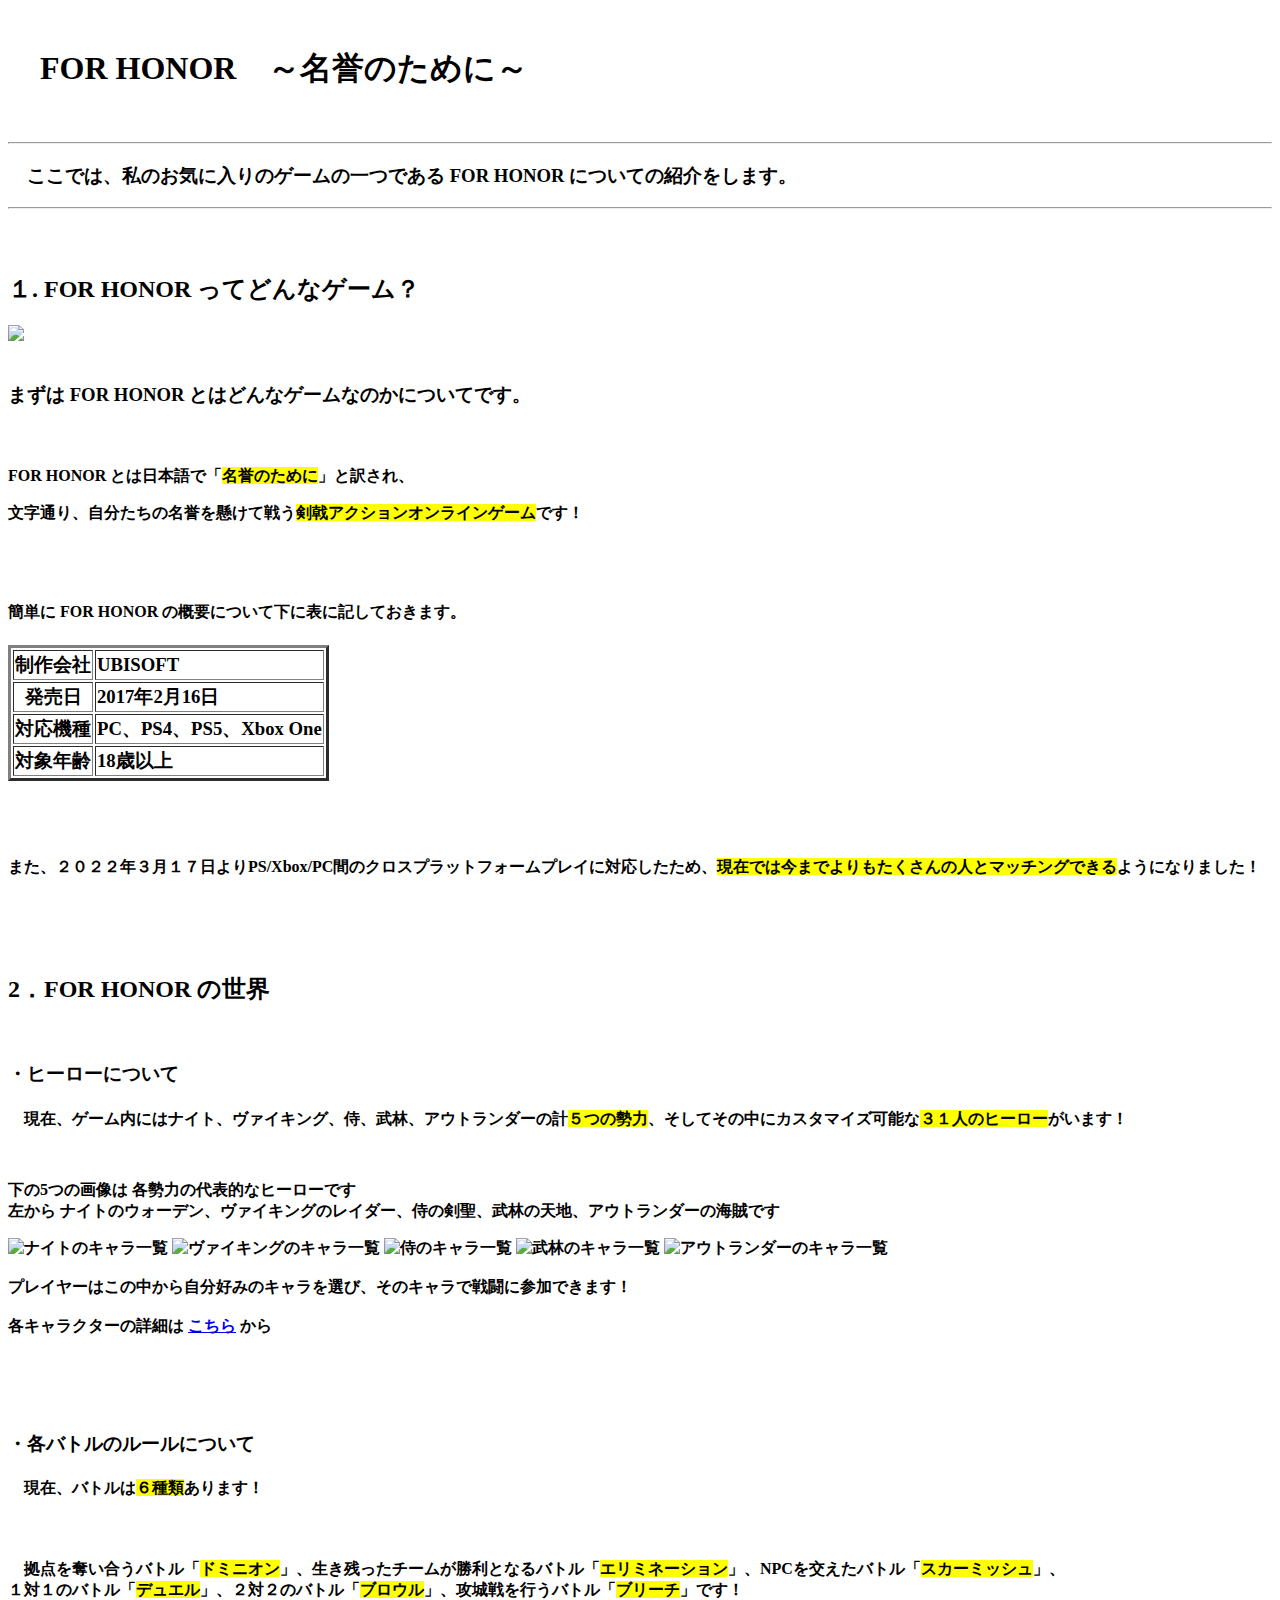
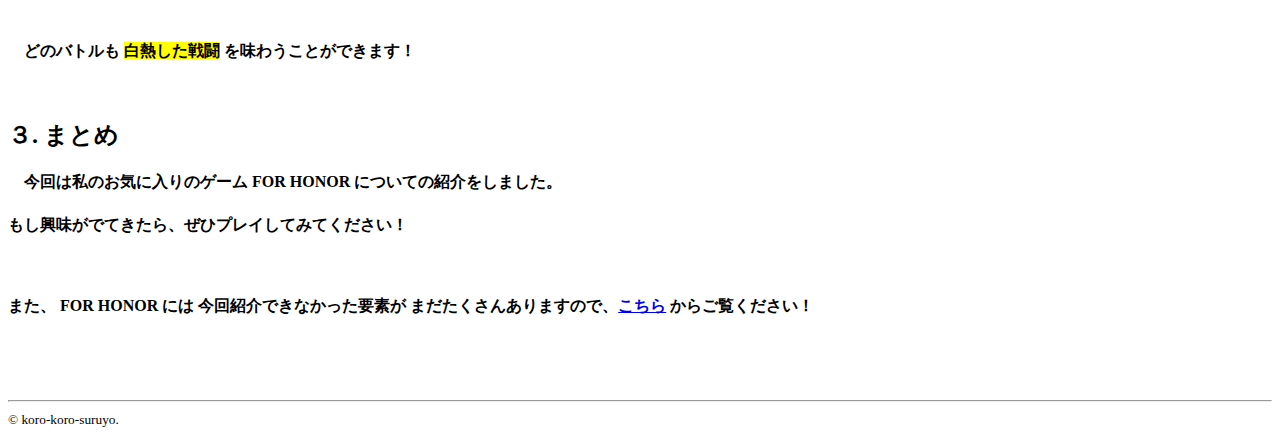
==== index.html @ 6cbbc423 "Create index.html" ====
<!DOCTYPE html>
<html lang="ja">
<head>
    <meta charset="UTF-8">
    <title>FOR HONOR 紹介サイト</title>
    <br><h1>　FOR HONOR　～名誉のために～</h1>
</head>
<body>
    　<hr><h3>　ここでは、私のお気に入りのゲームの一つである FOR HONOR についての紹介をします。</h3>
    <hr><br>
    <br><h2>１. FOR HONOR ってどんなゲーム？</h2>
    <p><img src="https://gamelovebirds-minatomo.link/wp-content/uploads/4500/08/For-Honor_20190226003005-700x394.jpg"</p>
    <br><br><p><h3> まずは FOR HONOR とはどんなゲームなのかについてです。</h3></p>

    <br><p><h4>FOR HONOR とは日本語で「<mark>名誉のために</mark>」と訳され、</p>
        文字通り、自分たちの名誉を懸けて戦う<mark>剣戟アクションオンラインゲーム</mark>です！</h4>

 
    <br><br><p><h4>簡単に FOR HONOR の概要について下に表に記しておきます。</h4></p>
    <h3><table border="3">
        <tr>
            <th>制作会社</th>
            <td>UBISOFT</td>
        </tr>
        <tr>
            <th>発売日</th>
            <td>2017年2月16日</td>
        </tr>
        <tr>
            <th>対応機種</th>
            <td>PC、PS4、PS5、Xbox One</td>
        </tr>
        <tr>
            <th>対象年齢</th>
            <td>18歳以上</td>
        </tr>
    </table></h3>
    <br><br><p><h4>また、２０２２年３月１７日よりPS/Xbox/PC間のクロスプラットフォームプレイに対応したため、<mark>現在では今までよりもたくさんの人とマッチングできる</mark>ようになりました！</h4></p>
    <br><br><br><h2>2．FOR HONOR の世界</h2>
      <br><h3>・ヒーローについて</h3>
        <p><h4>　現在、ゲーム内にはナイト、ヴァイキング、侍、武林、アウトランダーの計<mark>５つの勢力</mark>、そしてその中にカスタマイズ可能な<mark>３１人のヒーロー</mark>がいます！</p>
          <br><p>下の5つの画像は 各勢力の代表的なヒーローです
          <br>左から ナイトのウォーデン、ヴァイキングのレイダー、侍の剣聖、武林の天地、アウトランダーの海賊です
            <p><img src="https://staticctf.akamaized.net/J3yJr34U2pZ2Ieem48Dwy9uqj5PNUQTn/1RCRVBFQyi4UnDsFZnki25/f1f3865a418023e344bdbfd1913c8689/FH_Knight_Warden_2021.jpg" alt="ナイトのキャラ一覧" width="230px">
            <img src="https://staticctf.akamaized.net/J3yJr34U2pZ2Ieem48Dwy9uqj5PNUQTn/4pi8EsqBjxH1FXFzzjq0uH/5ba9a8583fd7397d4a72d27bbbc89eb5/FH_Viking_Raider_2021.jpg" alt="ヴァイキングのキャラ一覧" width="230px">
            <img src="https://staticctf.akamaized.net/J3yJr34U2pZ2Ieem48Dwy9uqj5PNUQTn/7aFKMeUIPN3MXya9MqkQeL/2b9192c0c220a2a62aa406e2fefc1ae8/FH_Samurai_Kensei_2021.jpg" alt="侍のキャラ一覧" width="230px">
            <img src="https://staticctf.akamaized.net/J3yJr34U2pZ2Ieem48Dwy9uqj5PNUQTn/4cZn4L4RFxMwvsQB5xVlOI/1ca0d3dc481ed7709e579ba90d4b7bf6/FH_WuLin_Tiandi-F_2021.jpg" alt="武林のキャラ一覧" width="230px">
            <img src="https://staticctf.akamaized.net/J3yJr34U2pZ2Ieem48Dwy9uqj5PNUQTn/1vSWdTHqYyaYXmKju0KaZn/37930fe7d4d7a76b91624a94b1def38b/Hero_Pirate_750x770.jpg" alt="アウトランダーのキャラ一覧" width="230px">
            <br><br>プレイヤーはこの中から自分好みのキャラを選び、そのキャラで戦闘に参加できます！
            <br><br>各キャラクターの詳細は <a href="https://www.ubisoft.com/ja-jp/game/for-honor/heroes">こちら</a> から</h4>
      <br><br><br><h3>・各バトルのルールについて</h3>
        <p><h4>　現在、バトルは<mark>６種類</mark>あります！</h4></p>
          <br><p><h4>　拠点を奪い合うバトル「<mark>ドミニオン</mark>」、生き残ったチームが勝利となるバトル「<mark>エリミネーション</mark>」、NPCを交えたバトル「<mark>スカーミッシュ</mark>」、
          <br>１対１のバトル「<mark>デュエル</mark>」、２対２のバトル「<mark>ブロウル</mark>」、攻城戦を行うバトル「<mark>ブリーチ</mark>」です！<h4></p>
          <br>　どのバトルも <mark>白熱した戦闘</mark> を味わうことができます！
    <br><br><br><h2>３. まとめ</h2>
        <p><h4>　今回は私のお気に入りのゲーム FOR HONOR についての紹介をしました。</h4></p>
        <P><h4>もし興味がでてきたら、ぜひプレイしてみてください！</h4></P>
        <br><p><h4>また、 FOR HONOR には 今回紹介できなかった要素が まだたくさんありますので、<a href="https://ja.wikipedia.org/wiki/%E3%83%95%E3%82%A9%E3%83%BC%E3%82%AA%E3%83%8A%E3%83%BC">こちら</a> からご覧ください！</h4></p>
    <br><br><br><hr>
    <footer>
      <small>&copy; koro-koro-suruyo.</small>
    </footer>  
</body>
</html>
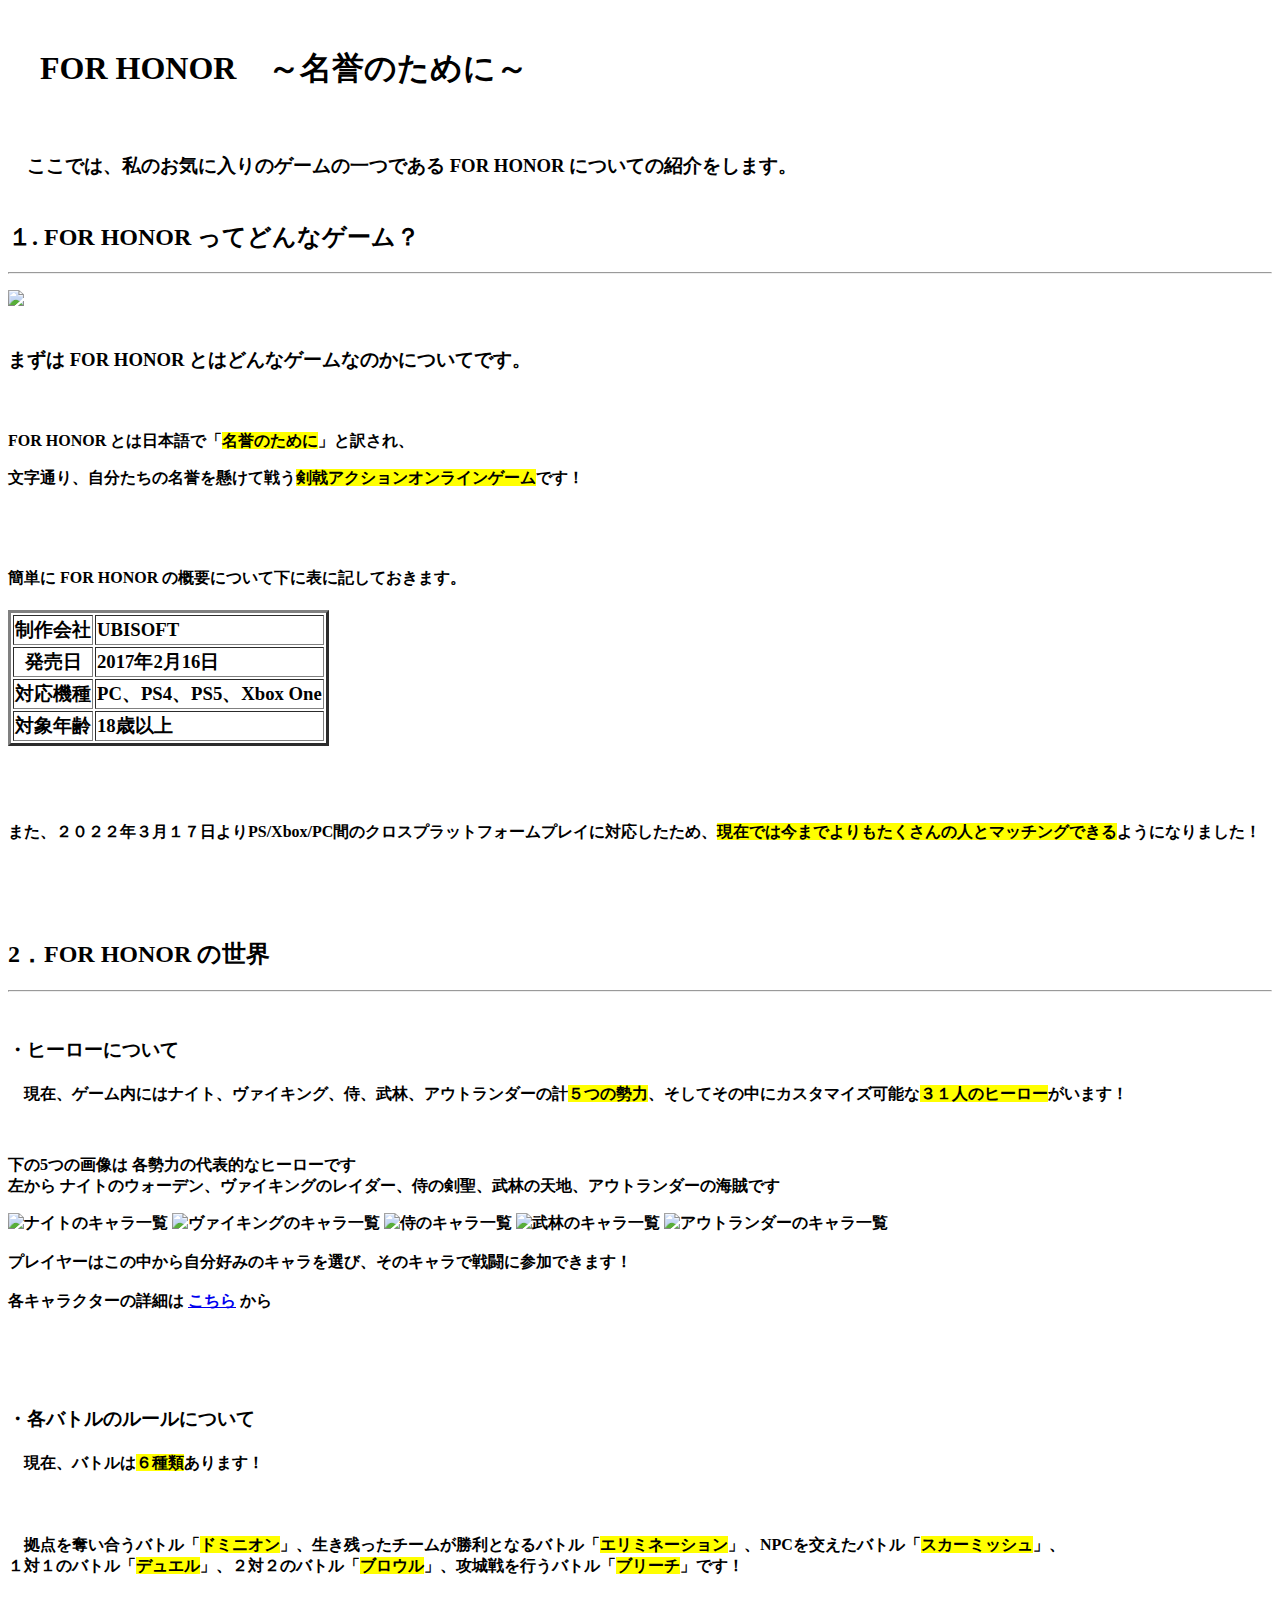
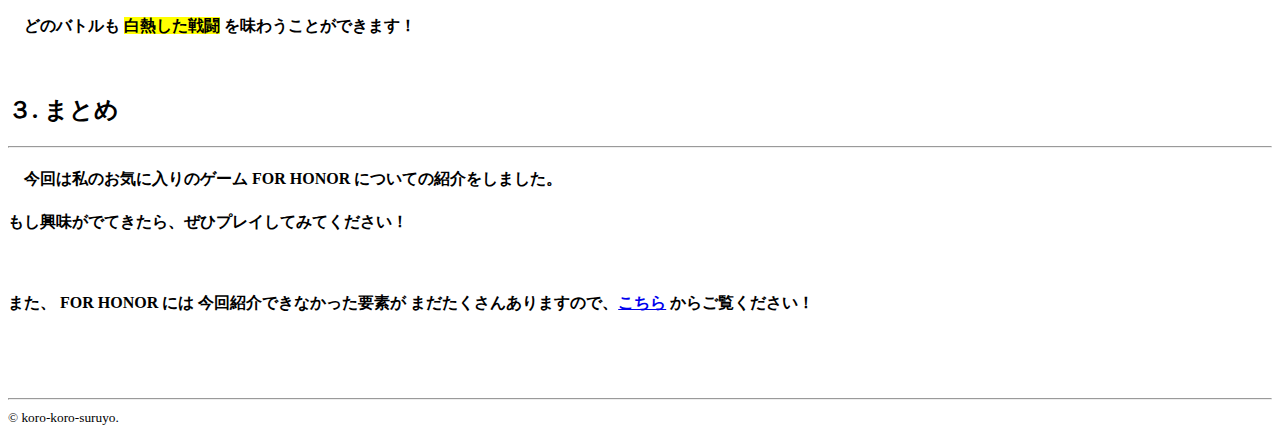
==== commit 712fbe2c: "Update index.html" ====
--- a/index.html
+++ b/index.html
@@ -6,9 +6,9 @@
     <br><h1>　FOR HONOR　～名誉のために～</h1>
 </head>
 <body>
-    　<hr><h3>　ここでは、私のお気に入りのゲームの一つである FOR HONOR についての紹介をします。</h3>
-    <hr><br>
-    <br><h2>１. FOR HONOR ってどんなゲーム？</h2>
+    　<h3>　ここでは、私のお気に入りのゲームの一つである FOR HONOR についての紹介をします。
+    <br>
+    <br><h2>１. FOR HONOR ってどんなゲーム？</h2><hr>
     <p><img src="https://gamelovebirds-minatomo.link/wp-content/uploads/4500/08/For-Honor_20190226003005-700x394.jpg"</p>
     <br><br><p><h3> まずは FOR HONOR とはどんなゲームなのかについてです。</h3></p>
 
@@ -36,8 +36,8 @@
         </tr>
     </table></h3>
     <br><br><p><h4>また、２０２２年３月１７日よりPS/Xbox/PC間のクロスプラットフォームプレイに対応したため、<mark>現在では今までよりもたくさんの人とマッチングできる</mark>ようになりました！</h4></p>
-    <br><br><br><h2>2．FOR HONOR の世界</h2>
-      <br><h3>・ヒーローについて</h3>
+    <br><br><br><h2>2．FOR HONOR の世界</h2><hr>
+        <br><h3>・ヒーローについて</h3>
         <p><h4>　現在、ゲーム内にはナイト、ヴァイキング、侍、武林、アウトランダーの計<mark>５つの勢力</mark>、そしてその中にカスタマイズ可能な<mark>３１人のヒーロー</mark>がいます！</p>
           <br><p>下の5つの画像は 各勢力の代表的なヒーローです
           <br>左から ナイトのウォーデン、ヴァイキングのレイダー、侍の剣聖、武林の天地、アウトランダーの海賊です
@@ -53,7 +53,7 @@
           <br><p><h4>　拠点を奪い合うバトル「<mark>ドミニオン</mark>」、生き残ったチームが勝利となるバトル「<mark>エリミネーション</mark>」、NPCを交えたバトル「<mark>スカーミッシュ</mark>」、
           <br>１対１のバトル「<mark>デュエル</mark>」、２対２のバトル「<mark>ブロウル</mark>」、攻城戦を行うバトル「<mark>ブリーチ</mark>」です！<h4></p>
           <br>　どのバトルも <mark>白熱した戦闘</mark> を味わうことができます！
-    <br><br><br><h2>３. まとめ</h2>
+    <br><br><br><h2>３. まとめ</h2><hr>
         <p><h4>　今回は私のお気に入りのゲーム FOR HONOR についての紹介をしました。</h4></p>
         <P><h4>もし興味がでてきたら、ぜひプレイしてみてください！</h4></P>
         <br><p><h4>また、 FOR HONOR には 今回紹介できなかった要素が まだたくさんありますので、<a href="https://ja.wikipedia.org/wiki/%E3%83%95%E3%82%A9%E3%83%BC%E3%82%AA%E3%83%8A%E3%83%BC">こちら</a> からご覧ください！</h4></p>
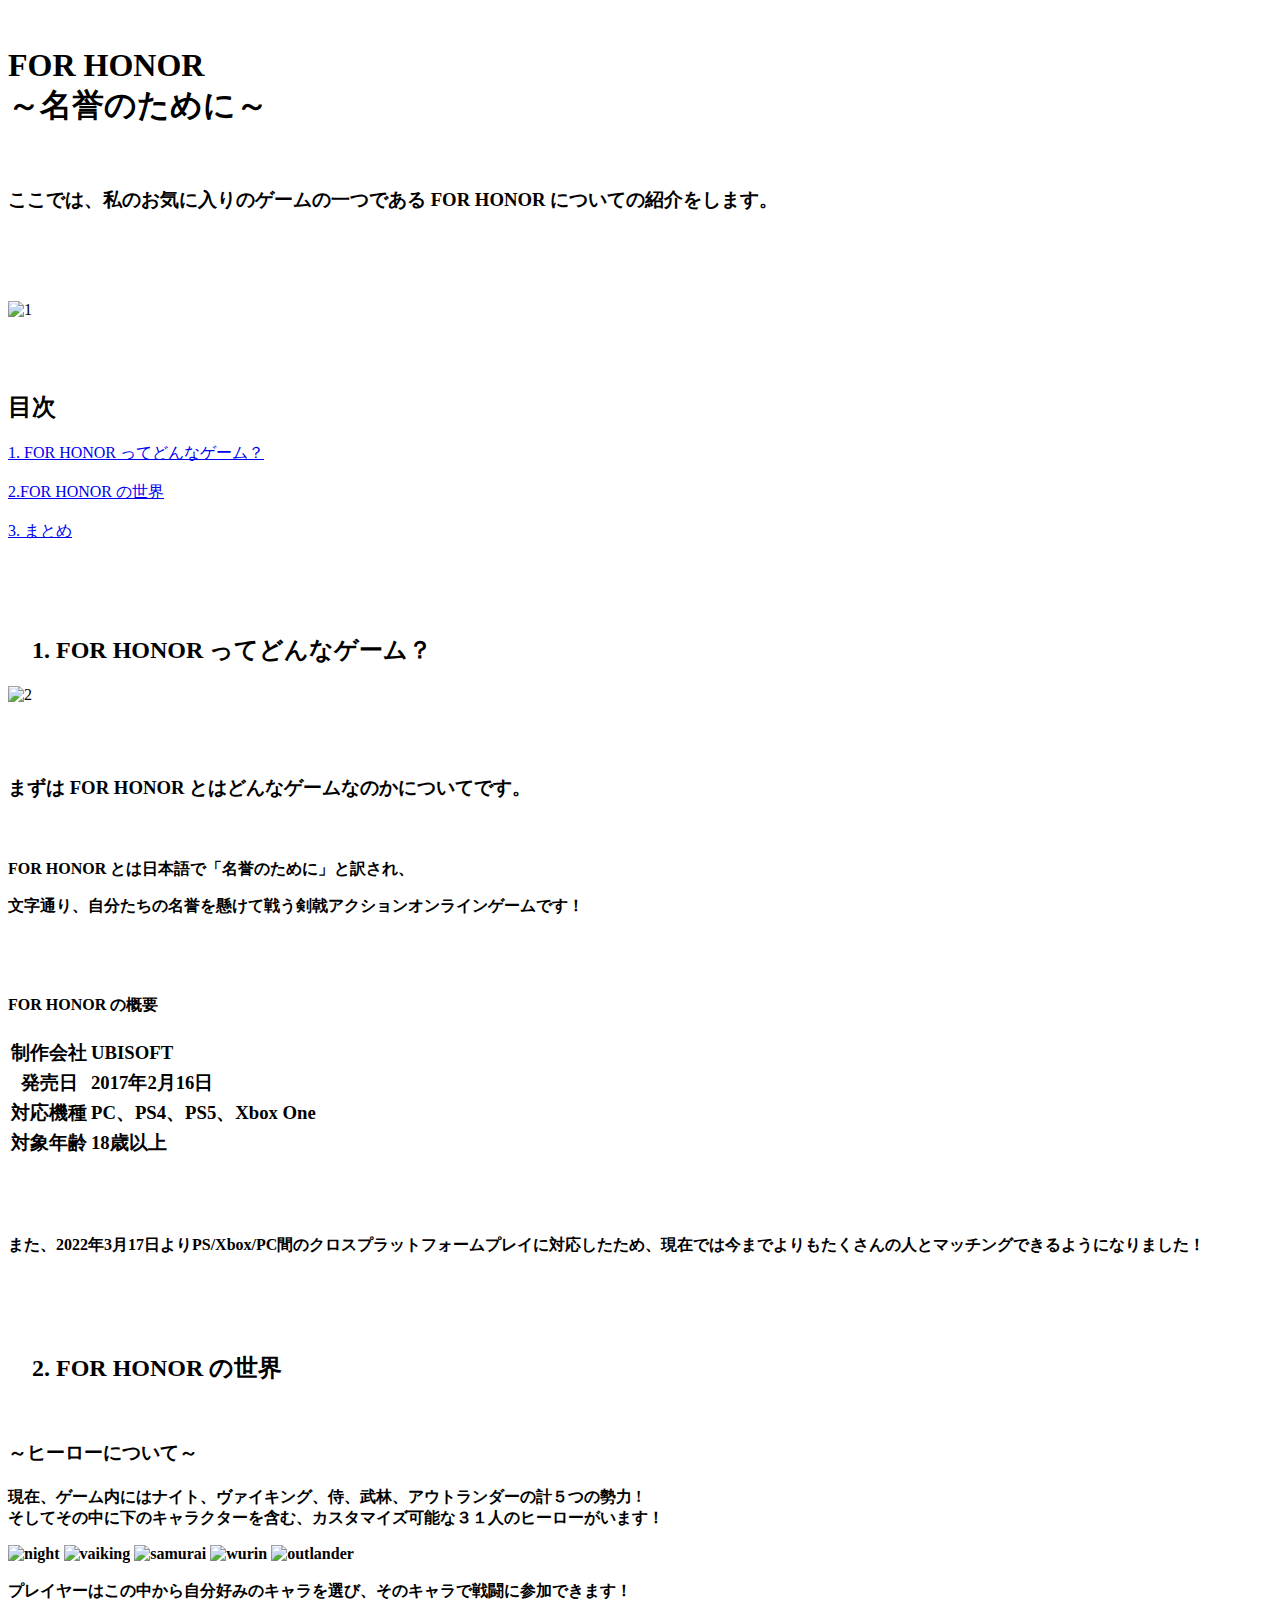
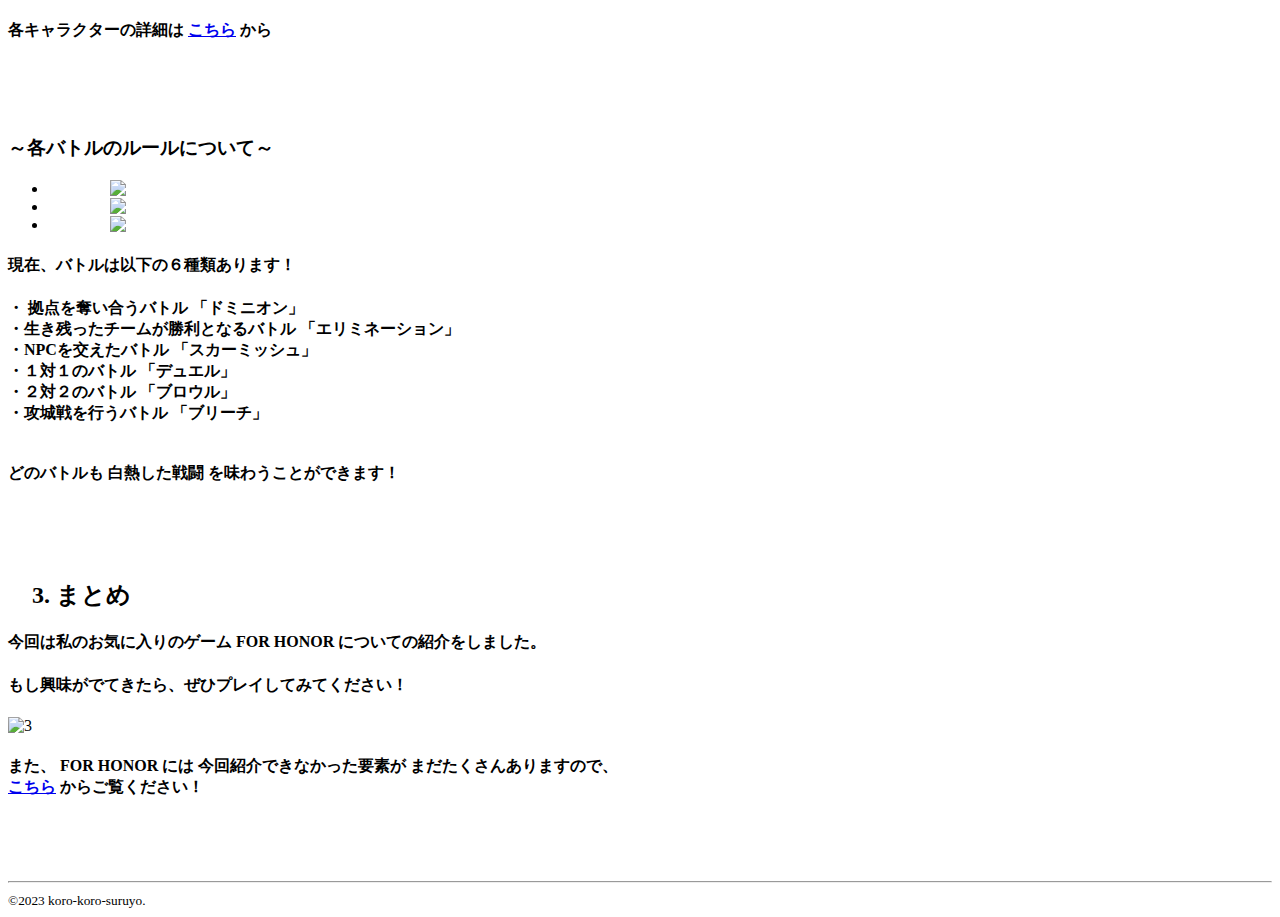
==== commit ca358349: "Create index.html" ====
--- a/index.html
+++ b/index.html
@@ -1,65 +1,92 @@
 <!DOCTYPE html>
 <html lang="ja">
-<head>
-    <meta charset="UTF-8">
-    <title>FOR HONOR 紹介サイト</title>
-    <br><h1>　FOR HONOR　～名誉のために～</h1>
-</head>
-<body>
-    　<h3>　ここでは、私のお気に入りのゲームの一つである FOR HONOR についての紹介をします。
+  
+ <head>
+  <meta charset="UTF-8">
+  <meta name="viewport" content="width=device-width, initial-scale=1">
+  <title>FOR HONOR 紹介サイト</title>
+  <link rel="stylesheet" href="index.css">
+  <br><h1 id="font-Century"> FOR HONOR<br>～名誉のために～</h1>
+ </head>
+
+ <body>
+  <div class="box1">
     <br>
-    <br><h2>１. FOR HONOR ってどんなゲーム？</h2><hr>
-    <p><img src="https://gamelovebirds-minatomo.link/wp-content/uploads/4500/08/For-Honor_20190226003005-700x394.jpg"</p>
-    <br><br><p><h3> まずは FOR HONOR とはどんなゲームなのかについてです。</h3></p>
+    <div class="kokodeha">
+      <h3 id="kokodeha"> ここでは、私のお気に入りのゲームの一つである FOR HONOR についての紹介をします。
+    </div></h3><br>
+    <br><br><p><img src="forhonor1.jpg" alt="1" width=60%></p><br><br>
 
-    <br><p><h4>FOR HONOR とは日本語で「<mark>名誉のために</mark>」と訳され、</p>
-        文字通り、自分たちの名誉を懸けて戦う<mark>剣戟アクションオンラインゲーム</mark>です！</h4>
 
- 
-    <br><br><p><h4>簡単に FOR HONOR の概要について下に表に記しておきます。</h4></p>
-    <h3><table border="3">
-        <tr>
-            <th>制作会社</th>
-            <td>UBISOFT</td>
-        </tr>
-        <tr>
-            <th>発売日</th>
-            <td>2017年2月16日</td>
-        </tr>
-        <tr>
-            <th>対応機種</th>
-            <td>PC、PS4、PS5、Xbox One</td>
-        </tr>
-        <tr>
-            <th>対象年齢</th>
-            <td>18歳以上</td>
-        </tr>
+    <div class="mokuji">
+      <h2 id="mokujiji">目次</h2>
+      <a href="#mokuji1">1. FOR HONOR ってどんなゲーム？</a>
+      <br><br><a href="#mokuji2">2.FOR HONOR の世界</a>
+      <br><br><a href="#mokuji3">3. まとめ</a><br><br>
+    </div>
+
+    <br>
+    <div class="donnna">
+      <br><br><p class="a"><h2 id="mokuji1">　1. FOR HONOR ってどんなゲーム？</h2></p>
+    </div>
+    <p><img src="forhonor.jpg" alt="2" width=60%></p>
+    <div class="mazuha">
+      <br><br><p><h3> まずは FOR HONOR とはどんなゲームなのかについてです。</h3></p>
+      <br><p><h4>FOR HONOR とは日本語で「<strong>名誉のために</strong>」と訳され、</p>文字通り、自分たちの名誉を懸けて戦う<strong>剣戟アクションオンラインゲーム</strong>です！</h4>
+    </div>
+    <br><br><p><h4>FOR HONOR の概要</h4></p>
+    <h3><table>
+      <tr>
+          <th>制作会社</th>
+          <td>UBISOFT</td>
+      </tr>
+      <tr>
+          <th>発売日</th>
+          <td>2017年2月16日</td>
+      </tr>
+      <tr>
+          <th>対応機種</th>
+          <td>PC、PS4、PS5、Xbox One</td>
+      </tr>
+      <tr>
+          <th>対象年齢</th>
+          <td>18歳以上</td>
+      </tr>
     </table></h3>
-    <br><br><p><h4>また、２０２２年３月１７日よりPS/Xbox/PC間のクロスプラットフォームプレイに対応したため、<mark>現在では今までよりもたくさんの人とマッチングできる</mark>ようになりました！</h4></p>
-    <br><br><br><h2>2．FOR HONOR の世界</h2><hr>
-        <br><h3>・ヒーローについて</h3>
-        <p><h4>　現在、ゲーム内にはナイト、ヴァイキング、侍、武林、アウトランダーの計<mark>５つの勢力</mark>、そしてその中にカスタマイズ可能な<mark>３１人のヒーロー</mark>がいます！</p>
-          <br><p>下の5つの画像は 各勢力の代表的なヒーローです
-          <br>左から ナイトのウォーデン、ヴァイキングのレイダー、侍の剣聖、武林の天地、アウトランダーの海賊です
-            <p><img src="https://staticctf.akamaized.net/J3yJr34U2pZ2Ieem48Dwy9uqj5PNUQTn/1RCRVBFQyi4UnDsFZnki25/f1f3865a418023e344bdbfd1913c8689/FH_Knight_Warden_2021.jpg" alt="ナイトのキャラ一覧" width="230px">
-            <img src="https://staticctf.akamaized.net/J3yJr34U2pZ2Ieem48Dwy9uqj5PNUQTn/4pi8EsqBjxH1FXFzzjq0uH/5ba9a8583fd7397d4a72d27bbbc89eb5/FH_Viking_Raider_2021.jpg" alt="ヴァイキングのキャラ一覧" width="230px">
-            <img src="https://staticctf.akamaized.net/J3yJr34U2pZ2Ieem48Dwy9uqj5PNUQTn/7aFKMeUIPN3MXya9MqkQeL/2b9192c0c220a2a62aa406e2fefc1ae8/FH_Samurai_Kensei_2021.jpg" alt="侍のキャラ一覧" width="230px">
-            <img src="https://staticctf.akamaized.net/J3yJr34U2pZ2Ieem48Dwy9uqj5PNUQTn/4cZn4L4RFxMwvsQB5xVlOI/1ca0d3dc481ed7709e579ba90d4b7bf6/FH_WuLin_Tiandi-F_2021.jpg" alt="武林のキャラ一覧" width="230px">
-            <img src="https://staticctf.akamaized.net/J3yJr34U2pZ2Ieem48Dwy9uqj5PNUQTn/1vSWdTHqYyaYXmKju0KaZn/37930fe7d4d7a76b91624a94b1def38b/Hero_Pirate_750x770.jpg" alt="アウトランダーのキャラ一覧" width="230px">
-            <br><br>プレイヤーはこの中から自分好みのキャラを選び、そのキャラで戦闘に参加できます！
-            <br><br>各キャラクターの詳細は <a href="https://www.ubisoft.com/ja-jp/game/for-honor/heroes">こちら</a> から</h4>
-      <br><br><br><h3>・各バトルのルールについて</h3>
-        <p><h4>　現在、バトルは<mark>６種類</mark>あります！</h4></p>
-          <br><p><h4>　拠点を奪い合うバトル「<mark>ドミニオン</mark>」、生き残ったチームが勝利となるバトル「<mark>エリミネーション</mark>」、NPCを交えたバトル「<mark>スカーミッシュ</mark>」、
-          <br>１対１のバトル「<mark>デュエル</mark>」、２対２のバトル「<mark>ブロウル</mark>」、攻城戦を行うバトル「<mark>ブリーチ</mark>」です！<h4></p>
-          <br>　どのバトルも <mark>白熱した戦闘</mark> を味わうことができます！
-    <br><br><br><h2>３. まとめ</h2><hr>
-        <p><h4>　今回は私のお気に入りのゲーム FOR HONOR についての紹介をしました。</h4></p>
-        <P><h4>もし興味がでてきたら、ぜひプレイしてみてください！</h4></P>
-        <br><p><h4>また、 FOR HONOR には 今回紹介できなかった要素が まだたくさんありますので、<a href="https://ja.wikipedia.org/wiki/%E3%83%95%E3%82%A9%E3%83%BC%E3%82%AA%E3%83%8A%E3%83%BC">こちら</a> からご覧ください！</h4></p>
+    <br><br><p><h4>また、2022年3月17日よりPS/Xbox/PC間のクロスプラットフォームプレイに対応したため、<strong>現在では今までよりもたくさんの人とマッチングできる</strong>ようになりました！</h4></p>
+  
+    <br><br><br>
+    <p class="b"><h2 id="mokuji2">　2. FOR HONOR の世界</h2></p>
+    <br><h3 class="hero">～ヒーローについて～</h3>
+    <p><h4>  現在、ゲーム内にはナイト、ヴァイキング、侍、武林、アウトランダーの計<strong>５つの勢力</strong> !<br>そしてその中に下のキャラクターを含む、カスタマイズ可能な<strong>３１人のヒーロー</strong>がいます！</p>
+    <img src="Warden.webp" alt="night" width="500px" class="n">
+    <img src="Raider.webp" alt="vaiking" width="500px" class="v">
+    <img src="Kensei.webp" alt="samurai" width="500px" class="s">
+    <img src="Tiandi.webp" alt="wurin" width="500px" class="wu">
+    <img src="Pirate.webp" alt="outlander" width="500px" class="o">
+    <br><br>プレイヤーはこの中から自分好みのキャラを選び、そのキャラで戦闘に参加できます！
+    <br><br>各キャラクターの詳細は <a href="https://www.ubisoft.com/ja-jp/game/for-honor/heroes">こちら</a> から</h4>
+    <br><br><br><h3 class="battle">～各バトルのルールについて～</h3> 
+    <ul class="slider_fade">
+      <li><img src="dominion.jpg" style="display: block; margin: auto" width="1100px"></li>
+      <li><img src="dual.jpg" style="display: block; margin: auto" width="1100px"></li>
+      <li><img src="dual2.jpg" style="display: block; margin: auto" width="1100px"></li>
+    </ul>
+   <div class="genzai">
+    <p><h4> 現在、バトルは以下の<strong>６種類</strong>あります！</h4></p>
+    <p><h4>・ 拠点を奪い合うバトル 「<strong>ドミニオン</strong>」<br>・生き残ったチームが勝利となるバトル 「<strong>エリミネーション</strong>」<br>・NPCを交えたバトル 「<strong>スカーミッシュ</strong>」<br>・１対１のバトル 「<strong>デュエル</strong>」<br>・２対２のバトル 「<strong>ブロウル</strong>」<br>・攻城戦を行うバトル 「<strong>ブリーチ</strong>」<h4></p>
+    <br> どのバトルも <strong>白熱した戦闘</strong> を味わうことができます！
+   </div>
+    <br><br><br>
+    <p class="c"><h2 id="mokuji3">　3. まとめ</h2></p>
+    <p><h4> 今回は私のお気に入りのゲーム FOR HONOR についての紹介をしました。</h4></p>
+    <P><h4>もし興味がでてきたら、ぜひプレイしてみてください！</h4></P>
+    <img src="matome.jpg" alt="3" width="60%">
+    <br><p><h4>また、 FOR HONOR には 今回紹介できなかった要素が まだたくさんありますので、<br><a href="https://www.ubisoft.com/ja-jp/game/for-honor">こちら</a> からご覧ください！</h4></p>
     <br><br><br><hr>
     <footer>
-      <small>&copy; koro-koro-suruyo.</small>
-    </footer>  
-</body>
+      <small>&copy;2023 koro-koro-suruyo.</small>
+    </footer>
+  </div>  
+ </body>
 </html>
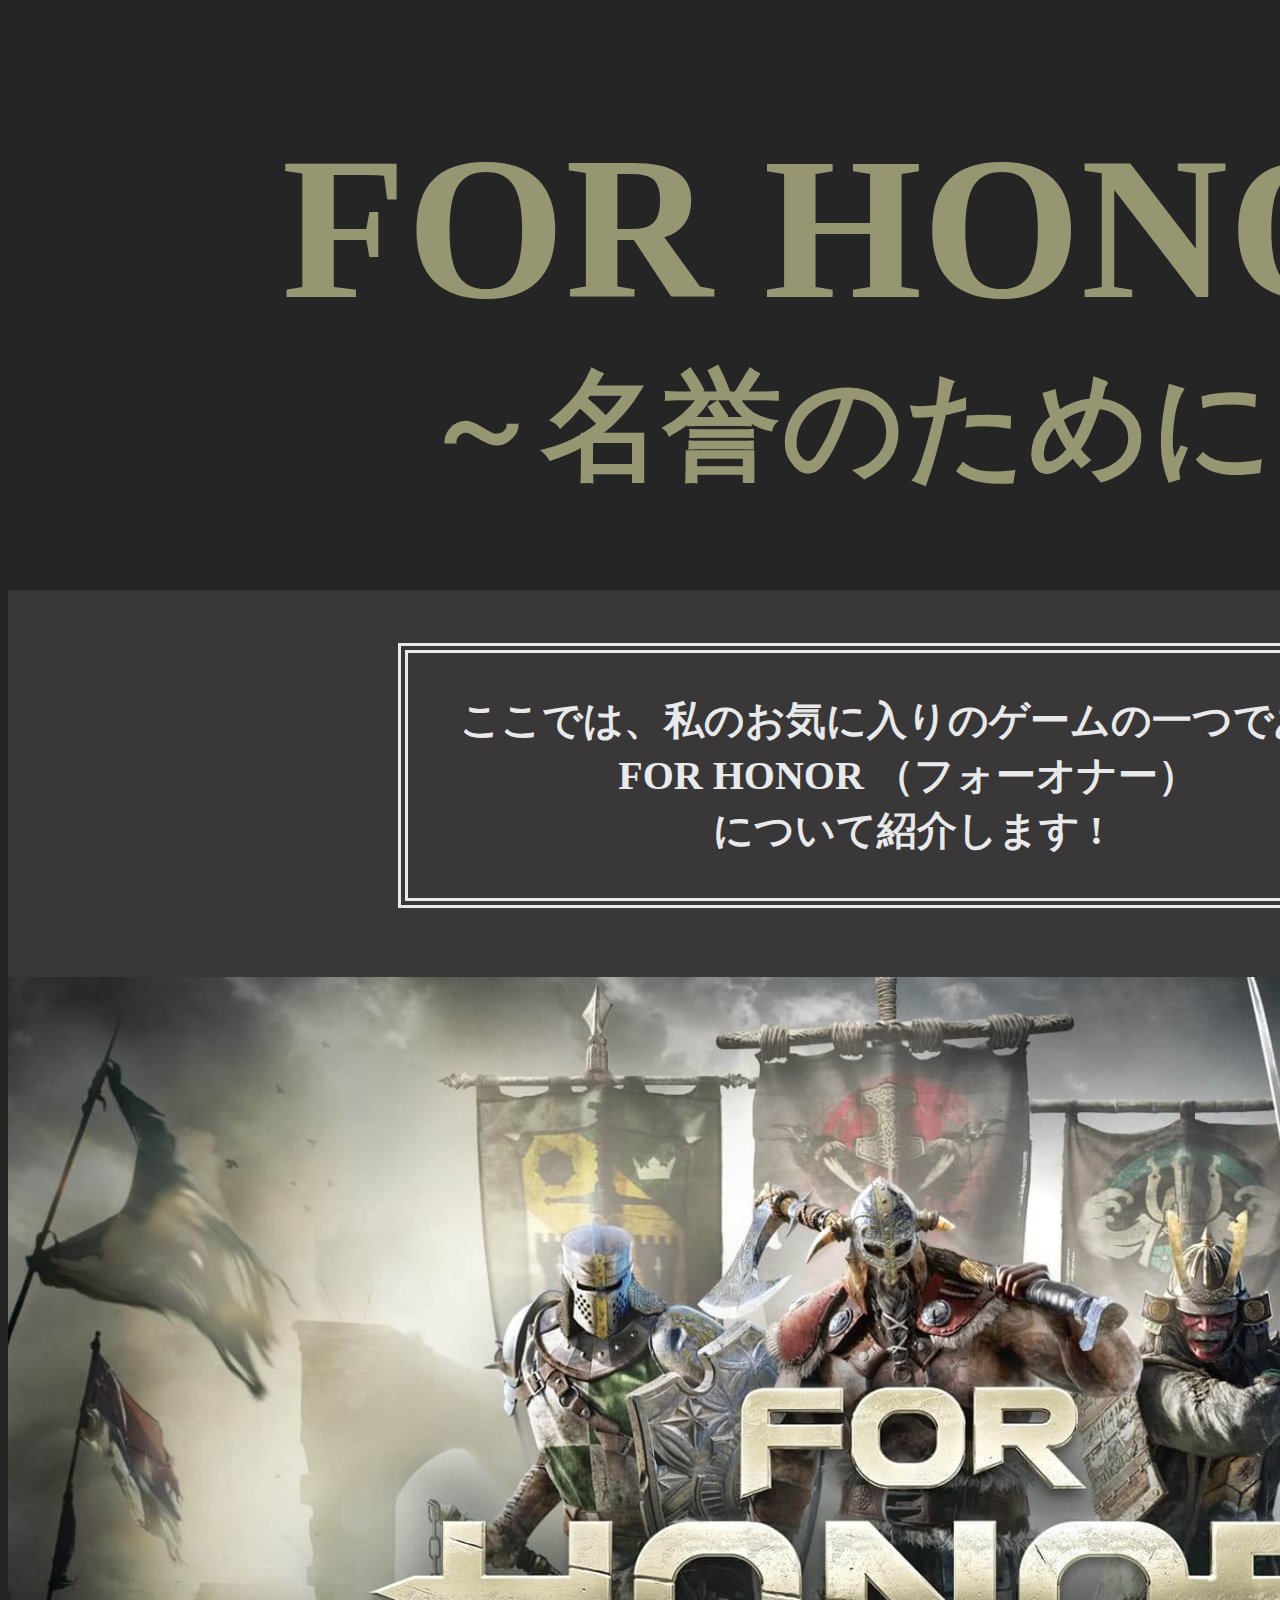
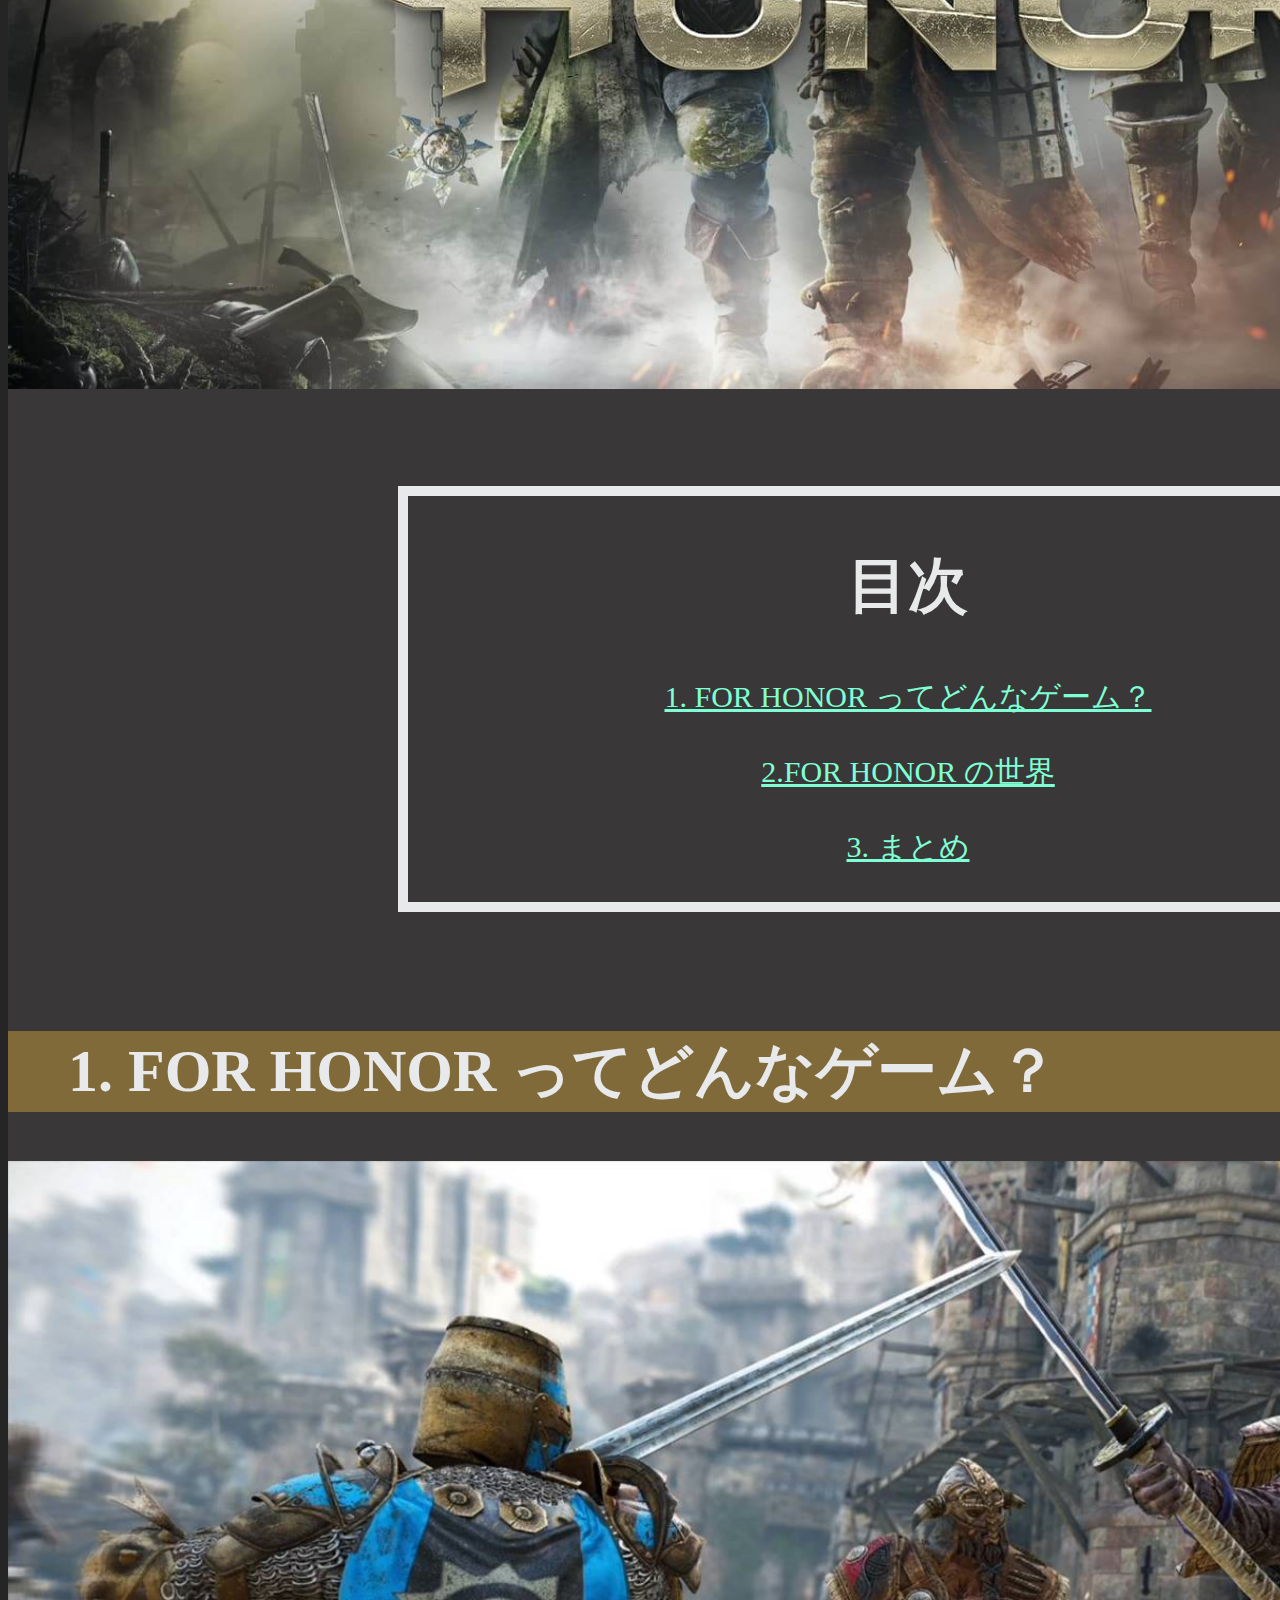
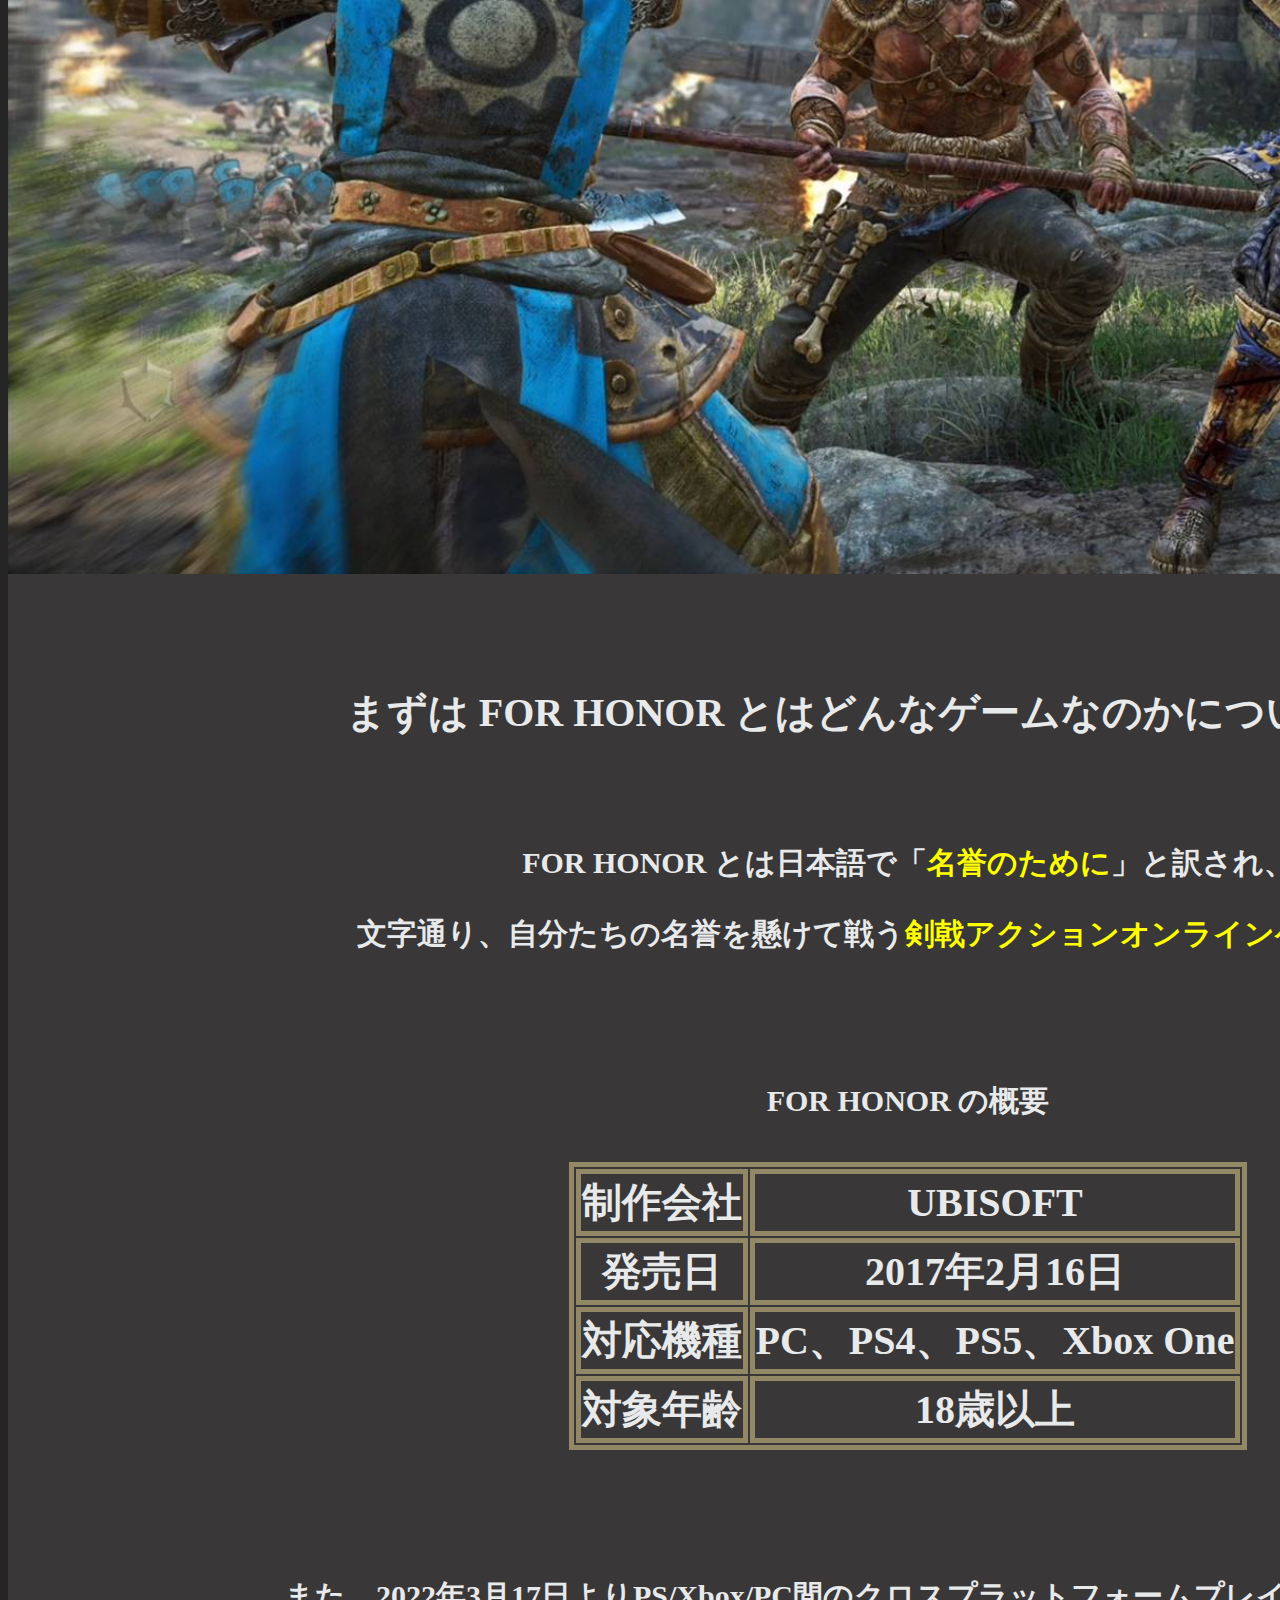
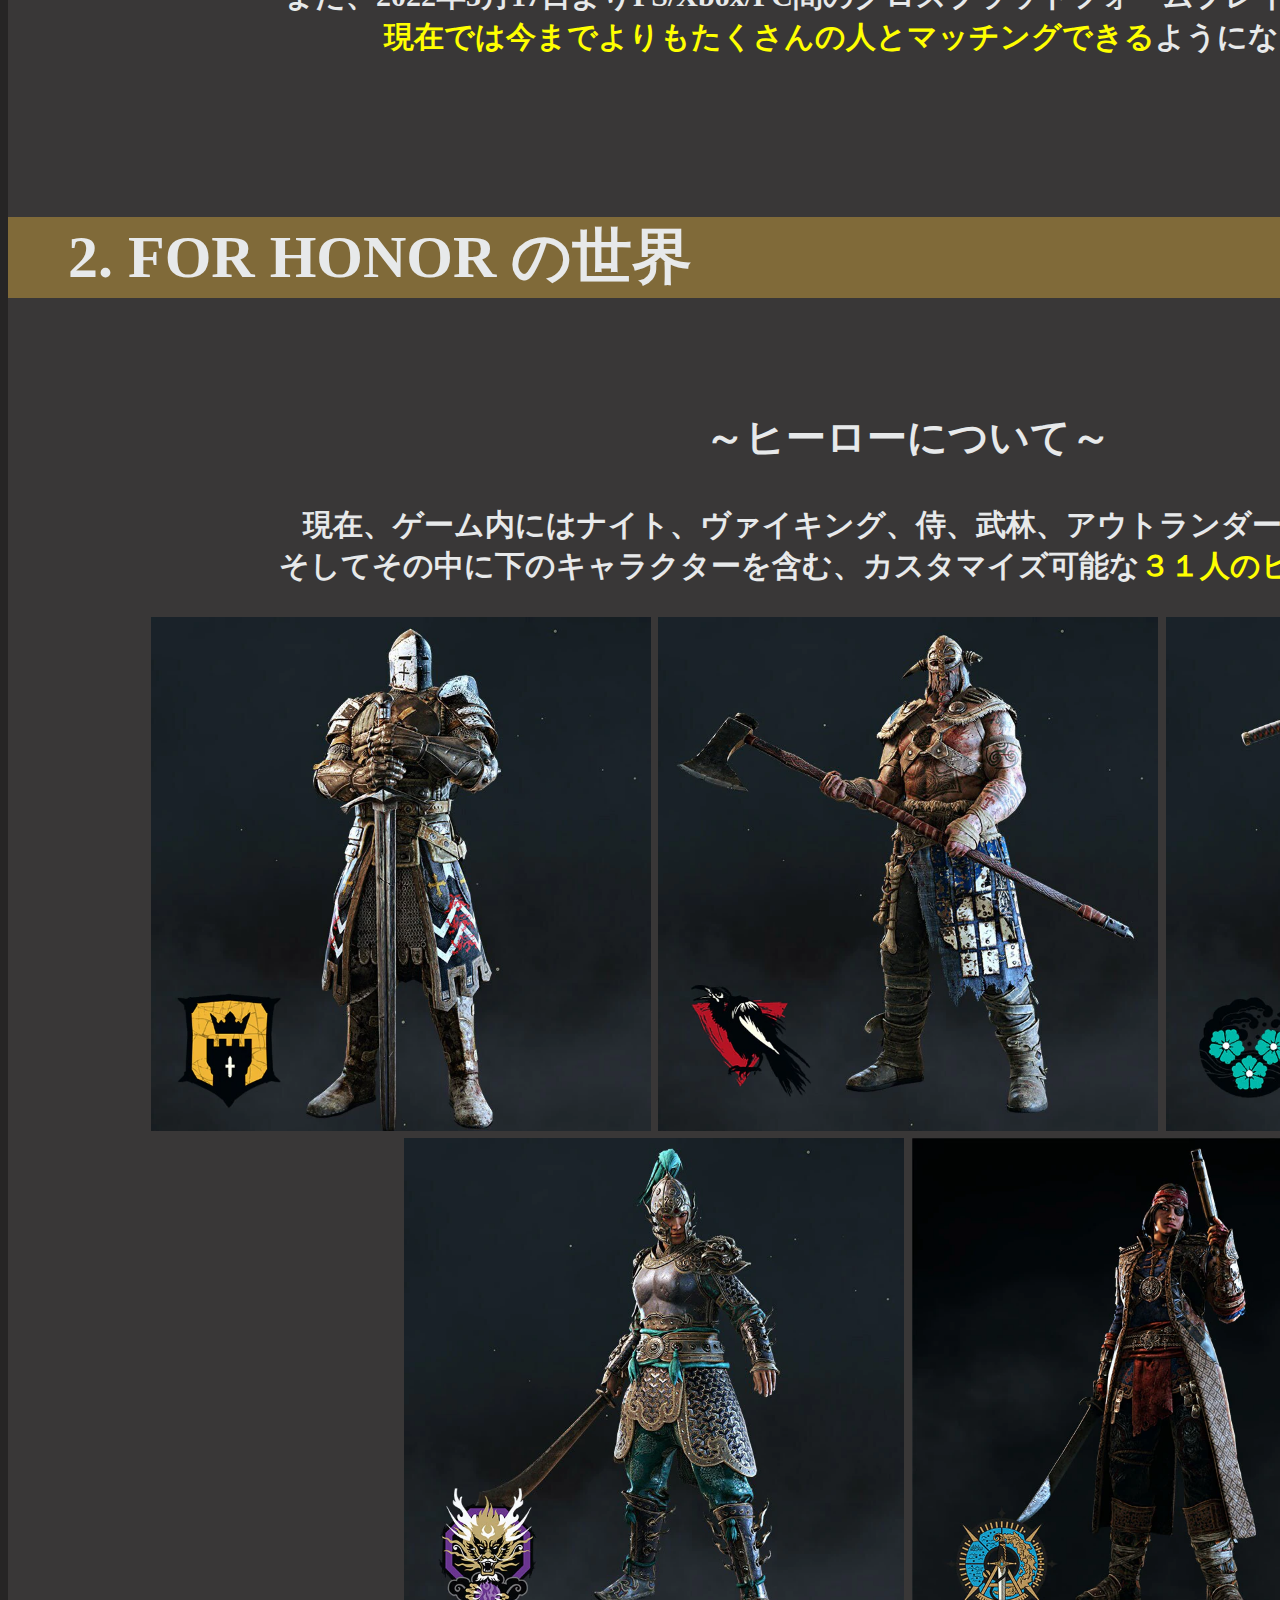
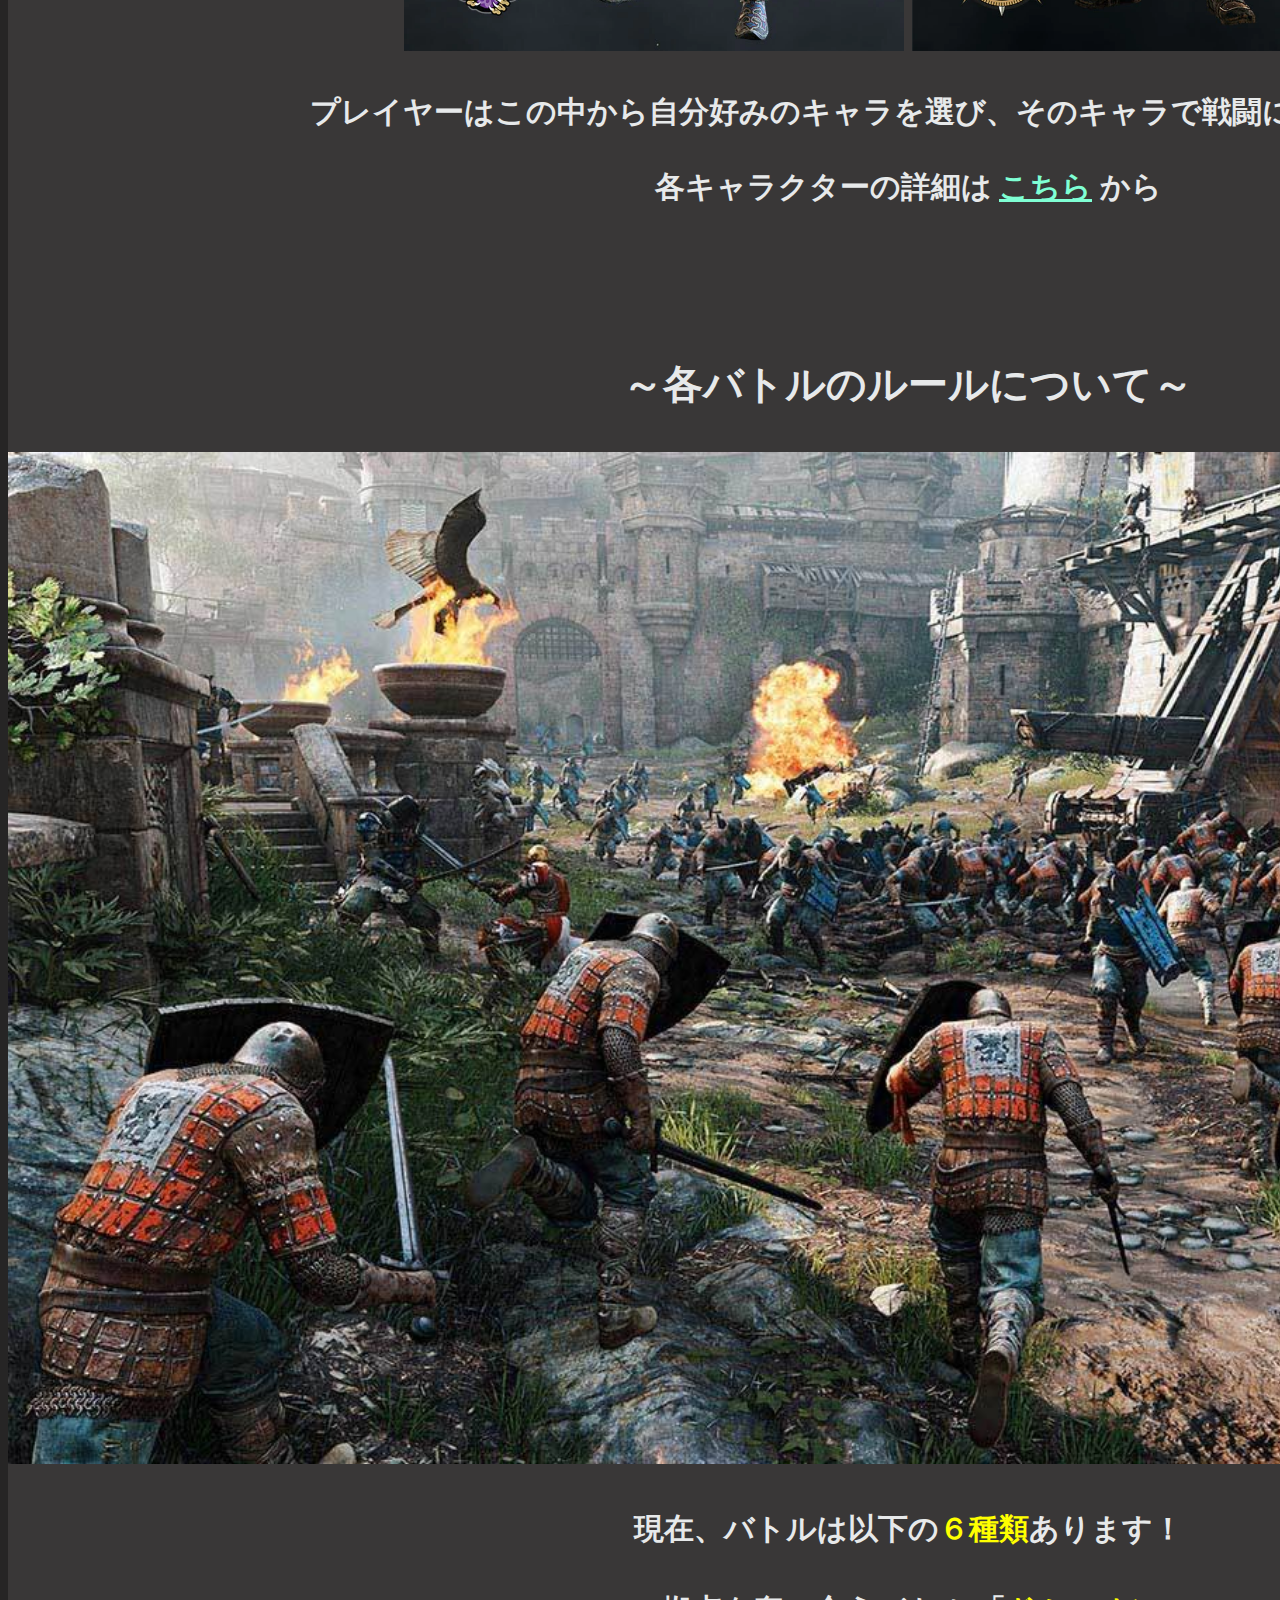
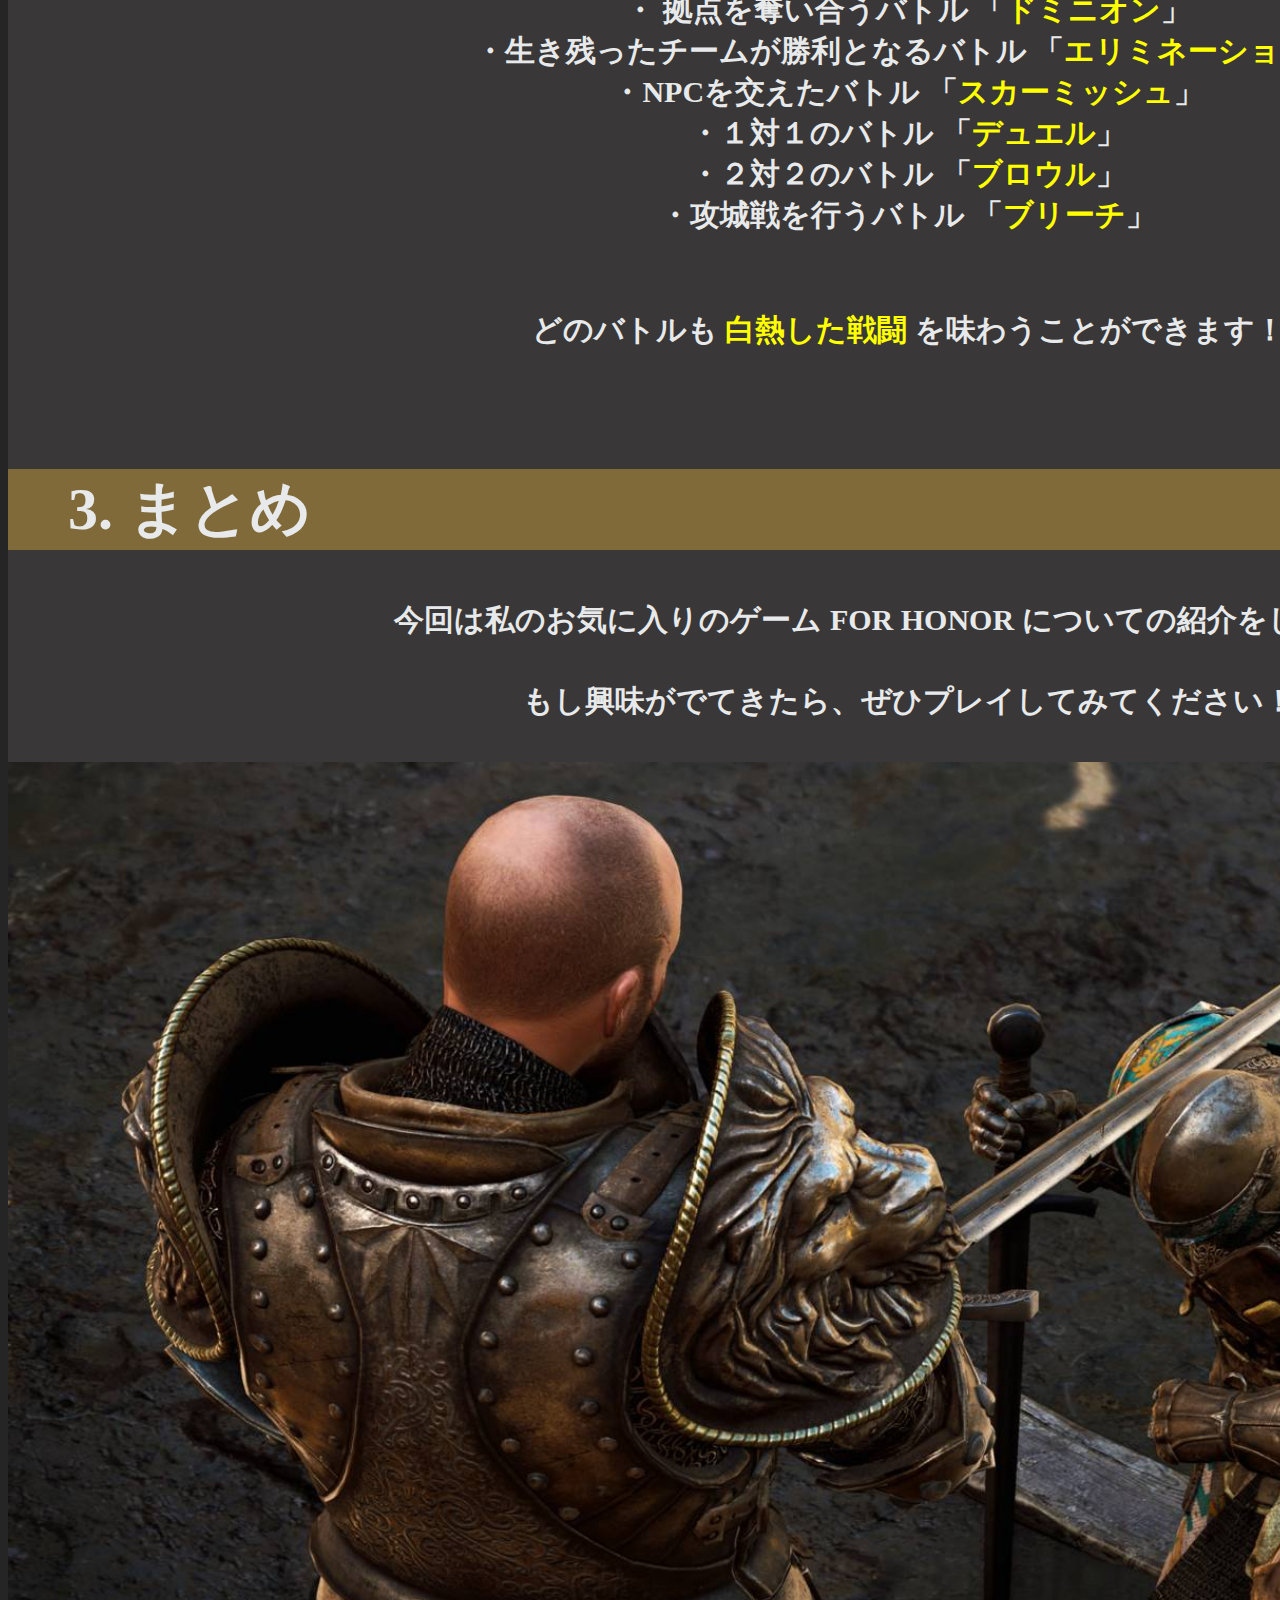
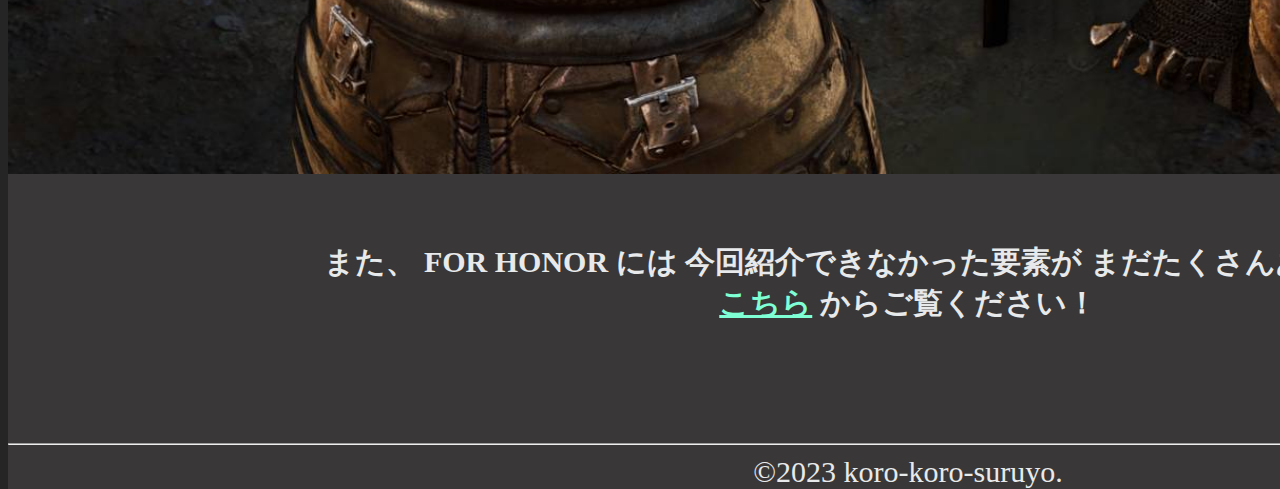
==== commit 93689ec7: "Update index.html" ====
--- a/index.html
+++ b/index.html
@@ -1,3 +1,4 @@
+
 <!DOCTYPE html>
 <html lang="ja">
   
@@ -13,12 +14,10 @@
   <div class="box1">
     <br>
     <div class="kokodeha">
-      <h3 id="kokodeha"> ここでは、私のお気に入りのゲームの一つである FOR HONOR についての紹介をします。
-    </div></h3><br>
-    <br><br><p><img src="forhonor1.jpg" alt="1" width=60%></p><br><br>
-
-
-    <div class="mokuji">
+      <h3 id="kokodeha"> ここでは、私のお気に入りのゲームの一つである<div class="forhonor">FOR HONOR （フォーオナー）</div> について紹介します !
+    </div></h3><br><br><br>  <div style="text-align: center;"><img src="forhonor1.jpg" alt="1" width=1800px>
+    <br><br><br><br><br>
+      <div class="mokuji">
       <h2 id="mokujiji">目次</h2>
       <a href="#mokuji1">1. FOR HONOR ってどんなゲーム？</a>
       <br><br><a href="#mokuji2">2.FOR HONOR の世界</a>
@@ -26,10 +25,8 @@
     </div>
 
     <br>
-    <div class="donnna">
-      <br><br><p class="a"><h2 id="mokuji1">　1. FOR HONOR ってどんなゲーム？</h2></p>
-    </div>
-    <p><img src="forhonor.jpg" alt="2" width=60%></p>
+    <br><br><p class="a"><h2 id="mokuji1">　1. FOR HONOR ってどんなゲーム？</h2></p>
+    <p><div style="text-align: center;"><img src="forhonor.jpg" alt="2" width=1800px></div></p>
     <div class="mazuha">
       <br><br><p><h3> まずは FOR HONOR とはどんなゲームなのかについてです。</h3></p>
       <br><p><h4>FOR HONOR とは日本語で「<strong>名誉のために</strong>」と訳され、</p>文字通り、自分たちの名誉を懸けて戦う<strong>剣戟アクションオンラインゲーム</strong>です！</h4>
@@ -53,7 +50,7 @@
           <td>18歳以上</td>
       </tr>
     </table></h3>
-    <br><br><p><h4>また、2022年3月17日よりPS/Xbox/PC間のクロスプラットフォームプレイに対応したため、<strong>現在では今までよりもたくさんの人とマッチングできる</strong>ようになりました！</h4></p>
+    <br><br><p><h4>また、2022年3月17日よりPS/Xbox/PC間のクロスプラットフォームプレイに対応したため、<br><strong>現在では今までよりもたくさんの人とマッチングできる</strong>ようになりました！</h4></p>
   
     <br><br><br>
     <p class="b"><h2 id="mokuji2">　2. FOR HONOR の世界</h2></p>
@@ -67,21 +64,15 @@
     <br><br>プレイヤーはこの中から自分好みのキャラを選び、そのキャラで戦闘に参加できます！
     <br><br>各キャラクターの詳細は <a href="https://www.ubisoft.com/ja-jp/game/for-honor/heroes">こちら</a> から</h4>
     <br><br><br><h3 class="battle">～各バトルのルールについて～</h3> 
-    <ul class="slider_fade">
-      <li><img src="dominion.jpg" style="display: block; margin: auto" width="1100px"></li>
-      <li><img src="dual.jpg" style="display: block; margin: auto" width="1100px"></li>
-      <li><img src="dual2.jpg" style="display: block; margin: auto" width="1100px"></li>
-    </ul>
-   <div class="genzai">
+    <img src="dominion.jpg" width="1800px">
     <p><h4> 現在、バトルは以下の<strong>６種類</strong>あります！</h4></p>
     <p><h4>・ 拠点を奪い合うバトル 「<strong>ドミニオン</strong>」<br>・生き残ったチームが勝利となるバトル 「<strong>エリミネーション</strong>」<br>・NPCを交えたバトル 「<strong>スカーミッシュ</strong>」<br>・１対１のバトル 「<strong>デュエル</strong>」<br>・２対２のバトル 「<strong>ブロウル</strong>」<br>・攻城戦を行うバトル 「<strong>ブリーチ</strong>」<h4></p>
     <br> どのバトルも <strong>白熱した戦闘</strong> を味わうことができます！
-   </div>
     <br><br><br>
     <p class="c"><h2 id="mokuji3">　3. まとめ</h2></p>
     <p><h4> 今回は私のお気に入りのゲーム FOR HONOR についての紹介をしました。</h4></p>
     <P><h4>もし興味がでてきたら、ぜひプレイしてみてください！</h4></P>
-    <img src="matome.jpg" alt="3" width="60%">
+    <div style="text-align: center;"><img src="matome.jpg" alt="3" width="1800px"></div>
     <br><p><h4>また、 FOR HONOR には 今回紹介できなかった要素が まだたくさんありますので、<br><a href="https://www.ubisoft.com/ja-jp/game/for-honor">こちら</a> からご覧ください！</h4></p>
     <br><br><br><hr>
     <footer>
--- a/index.css
+++ b/index.css
@@ -0,0 +1,147 @@
+@charset "UTF-8";
+
+html{
+    font-size:20px;
+    background-color:rgb(38, 37, 37);
+}
+
+body{
+    position: absolute;
+
+}
+
+h1{
+    font-size:120px;
+    text-align:center;
+    color:rgb(151, 150, 115);
+}
+
+h2{
+    font-size:50px;
+}
+
+h3{
+    font-size:40px;
+}
+
+h4{
+    font-size:30px;
+}
+
+h1::first-line{
+    font-size:1.7em;
+}
+
+#font-Century{
+    font-family:Century;
+}
+
+.kokodeha{
+    border:10px double;
+    width:1000px;
+    margin: auto;
+}
+
+.mokuji{
+    font-size:30px;
+    border:10px solid;
+    width:1000px;
+    margin: auto;
+}
+
+#mokujiji{
+    font-size:60px;
+}
+
+.mokiji a{
+    text-align:left;
+}
+
+table{
+    margin: auto;
+}
+
+table,th, tr,td{
+    border: 5px solid rgb(147, 136, 102);
+    font-size:40px
+}
+
+strong{
+    color:yellow;
+}
+
+a{
+    color:aquamarine;
+}
+
+#mokuji1{
+    font-size:60px;
+    background-color:rgb(128, 106, 57);
+    text-align:left;
+}
+
+#mokuji2{
+    font-size:60px;
+    background-color:rgb(128,106,57);
+    text-align:left;
+}
+
+#mokuji3{
+    font-size:60px;
+    background-color:rgb(128,106,57);
+    text-align:left;
+}
+
+.slide_fade{
+    position: relative;
+}
+
+.slider_fade > li{
+    position:absolute;
+    margin-left: 670px;
+    list-style: none;
+    visibility: hidden;
+    animation: anime_slider_fade 12s 0s infinite;
+}
+.slider_fade > li:nth-of-type(2){
+    animation-delay: 4s;
+}
+.slider_fade > li:nth-of-type(3){
+    animation-delay: 8s;
+}
+
+@keyframes anime_slider_fade{
+    0%{
+        visibility: visible;
+        opacity: 0;
+    }
+    15% {
+        opacity: 1;
+    }
+    33.3% {
+        opacity: 1;
+    }
+    48.3% {
+        opacity: 0;
+    }
+    100% {
+        opacity: 0;
+    }
+}
+
+.genzai{
+    margin-top: 700px;
+}
+
+.box1{
+    color:rgb(231, 233, 234);
+    align-items: center;
+    text-align: center;
+    padding-top: 30px;
+    background-color:rgb(57, 55, 55);
+}
+
+small{
+    font-size: 30px;
+    
+}
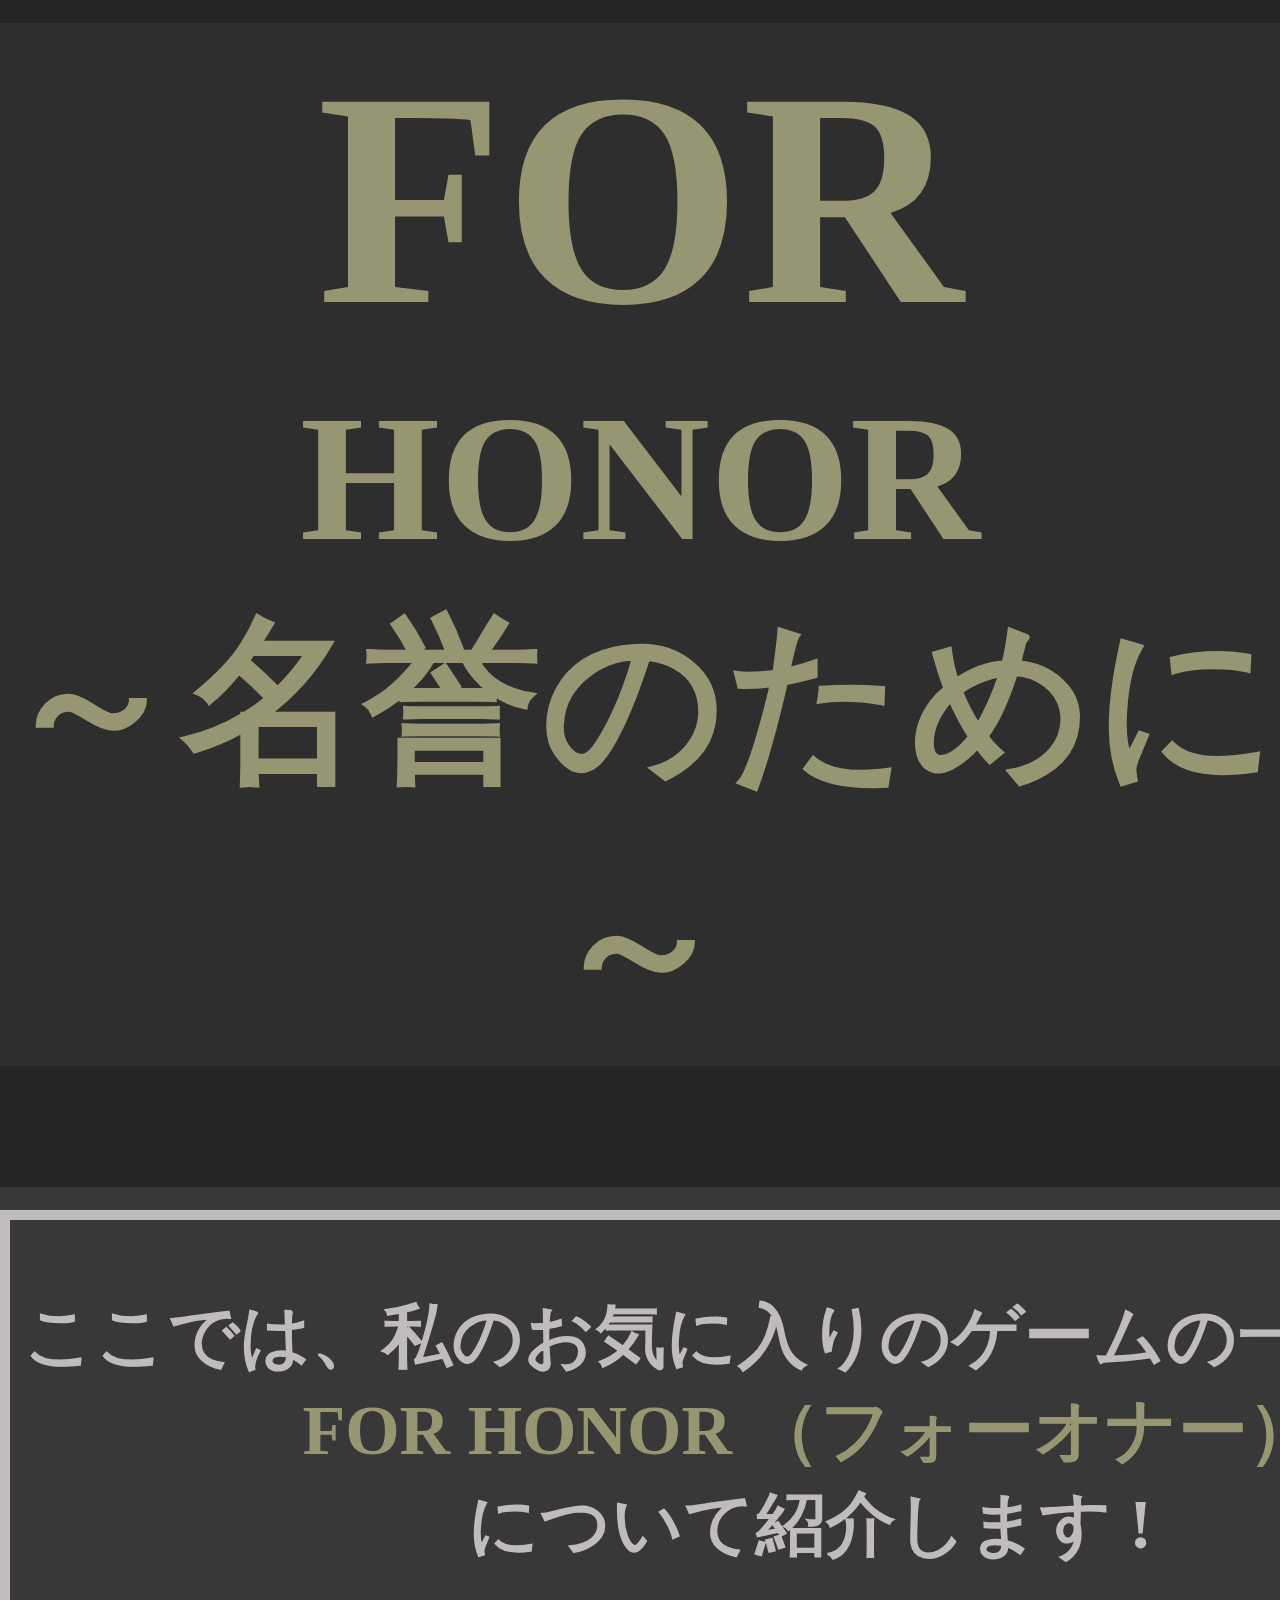
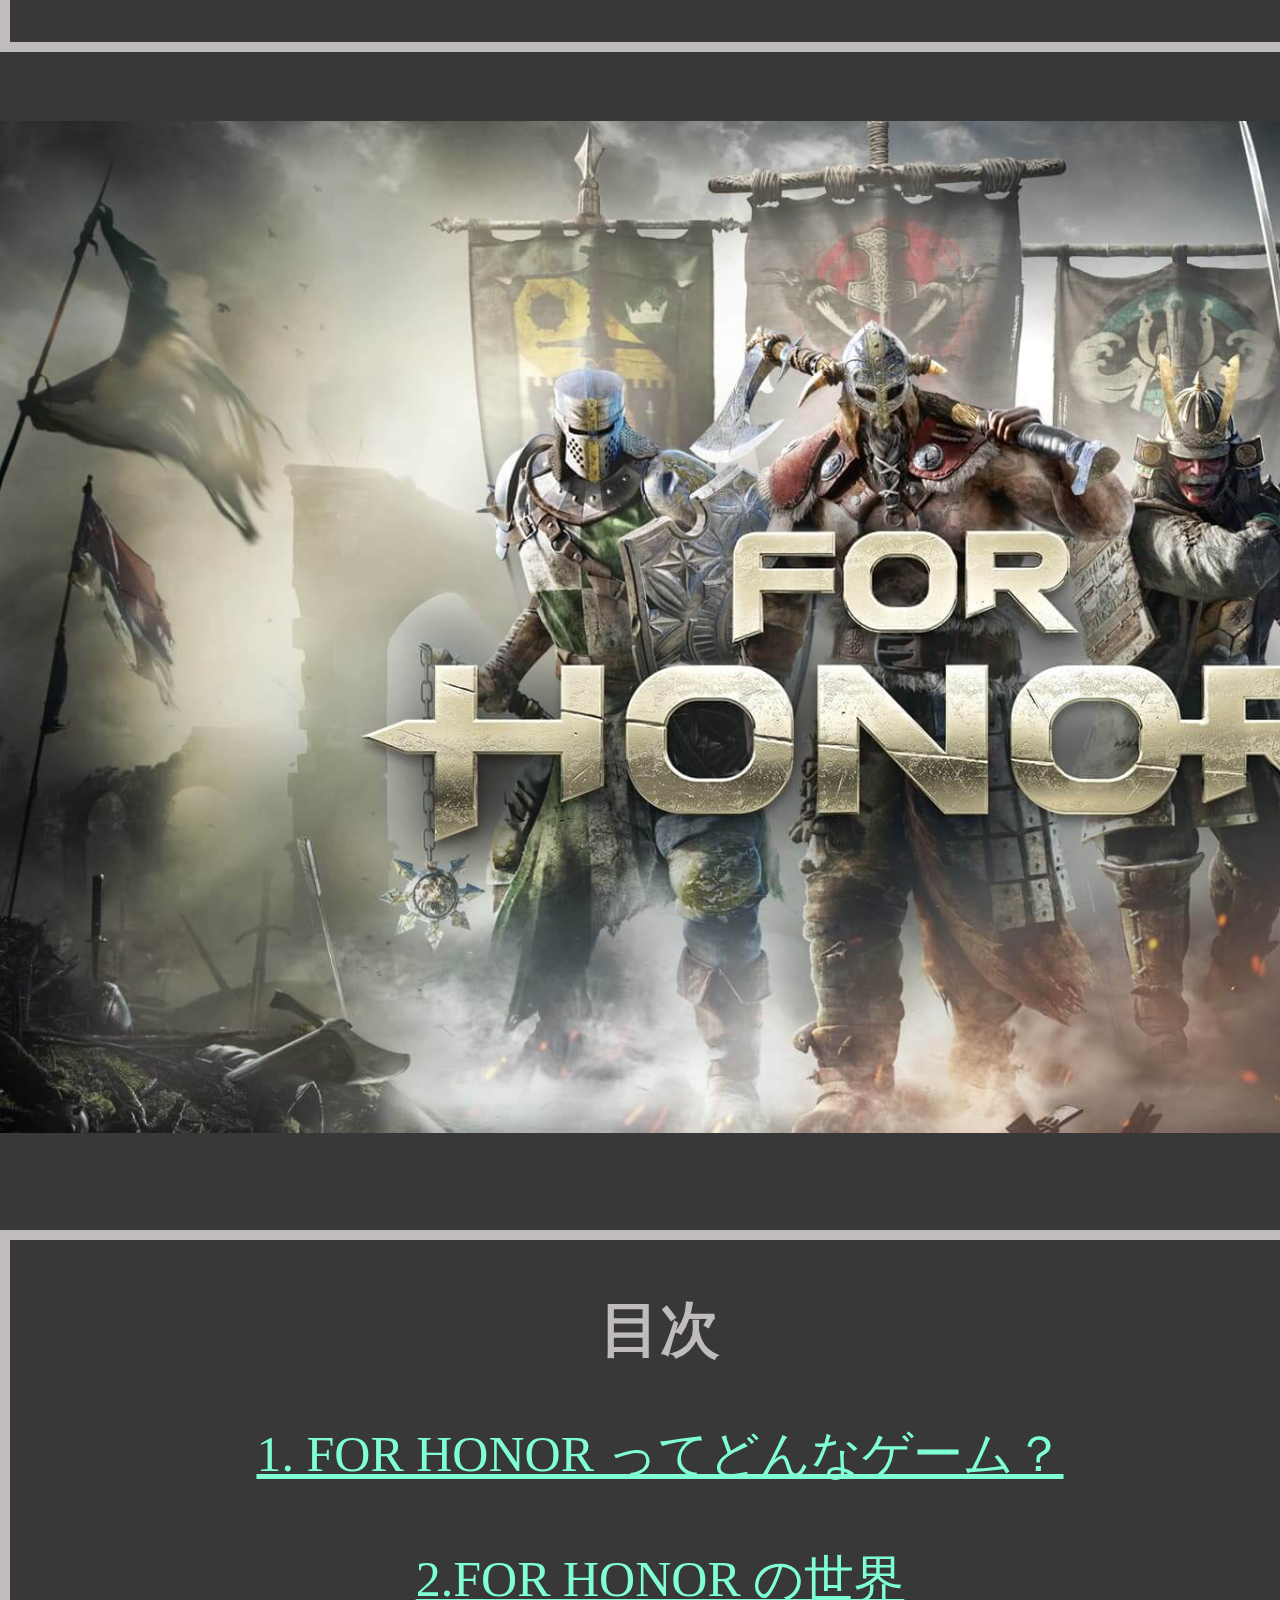
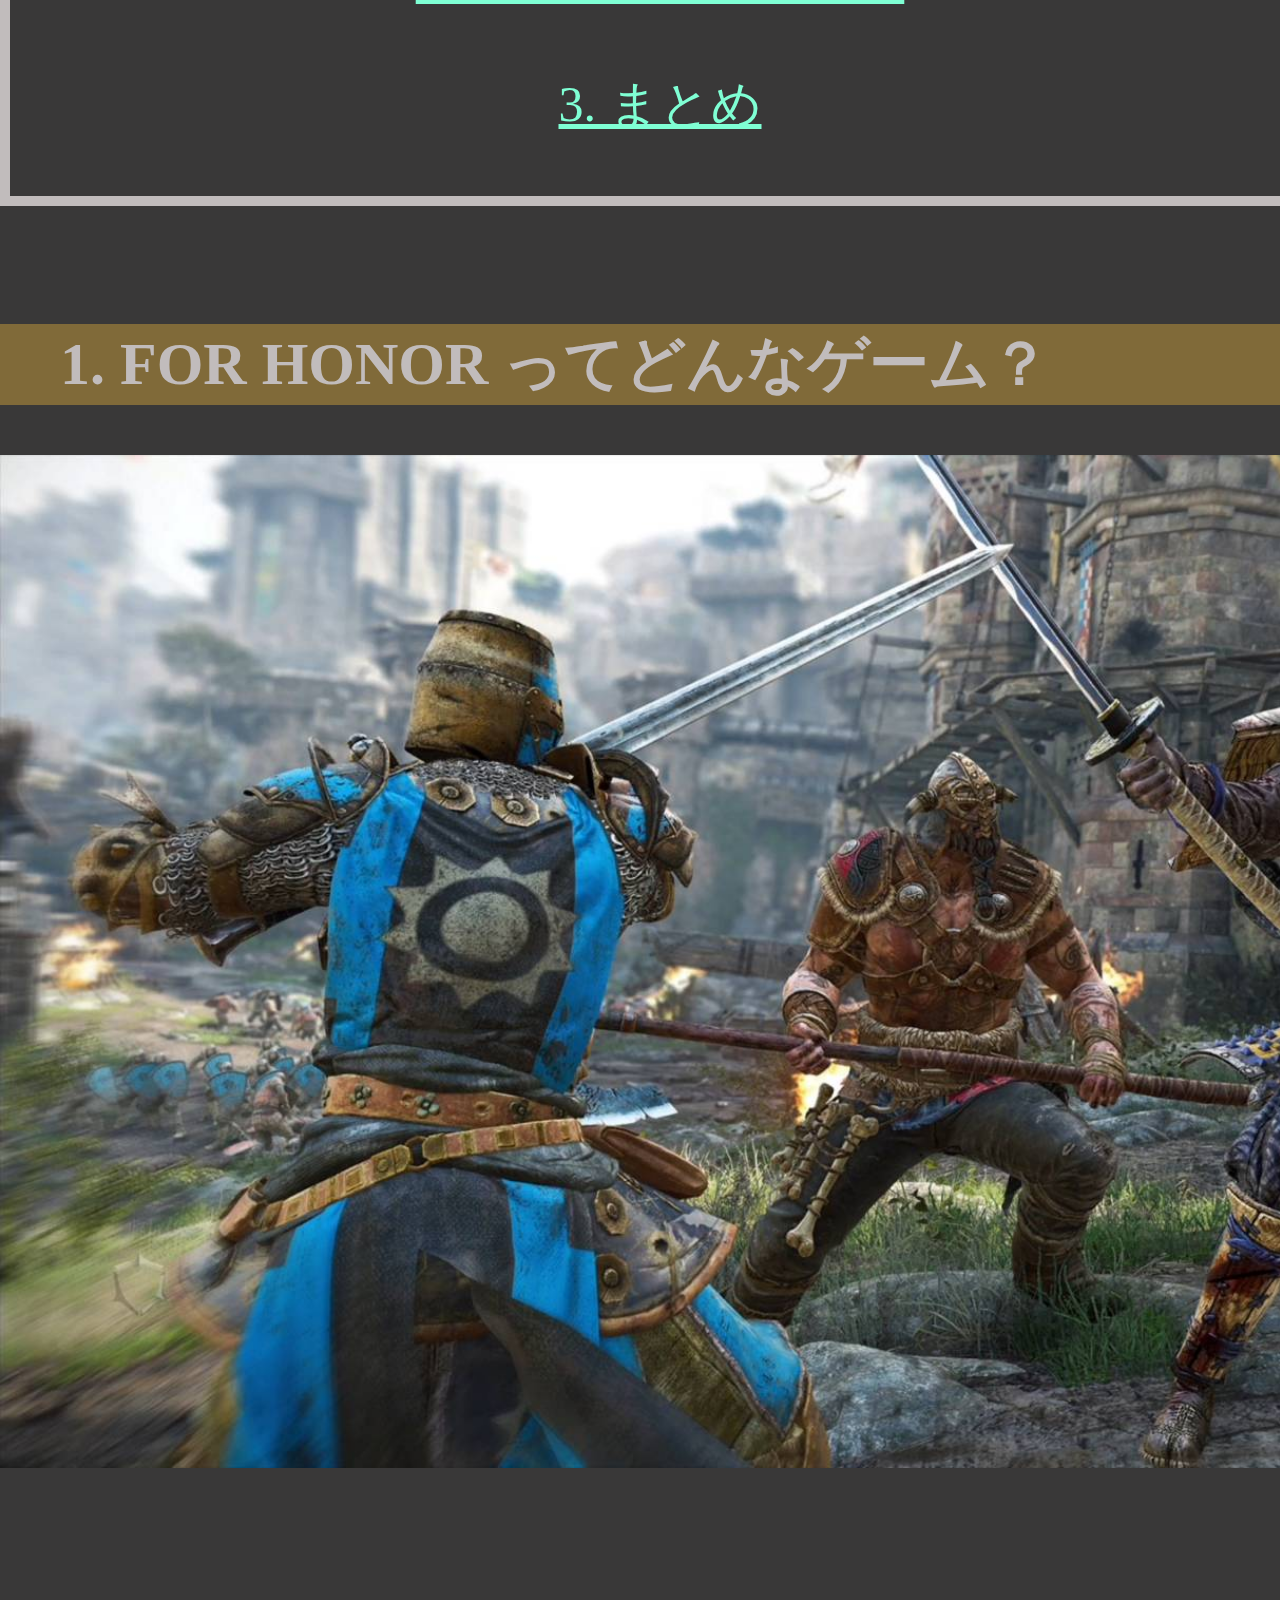
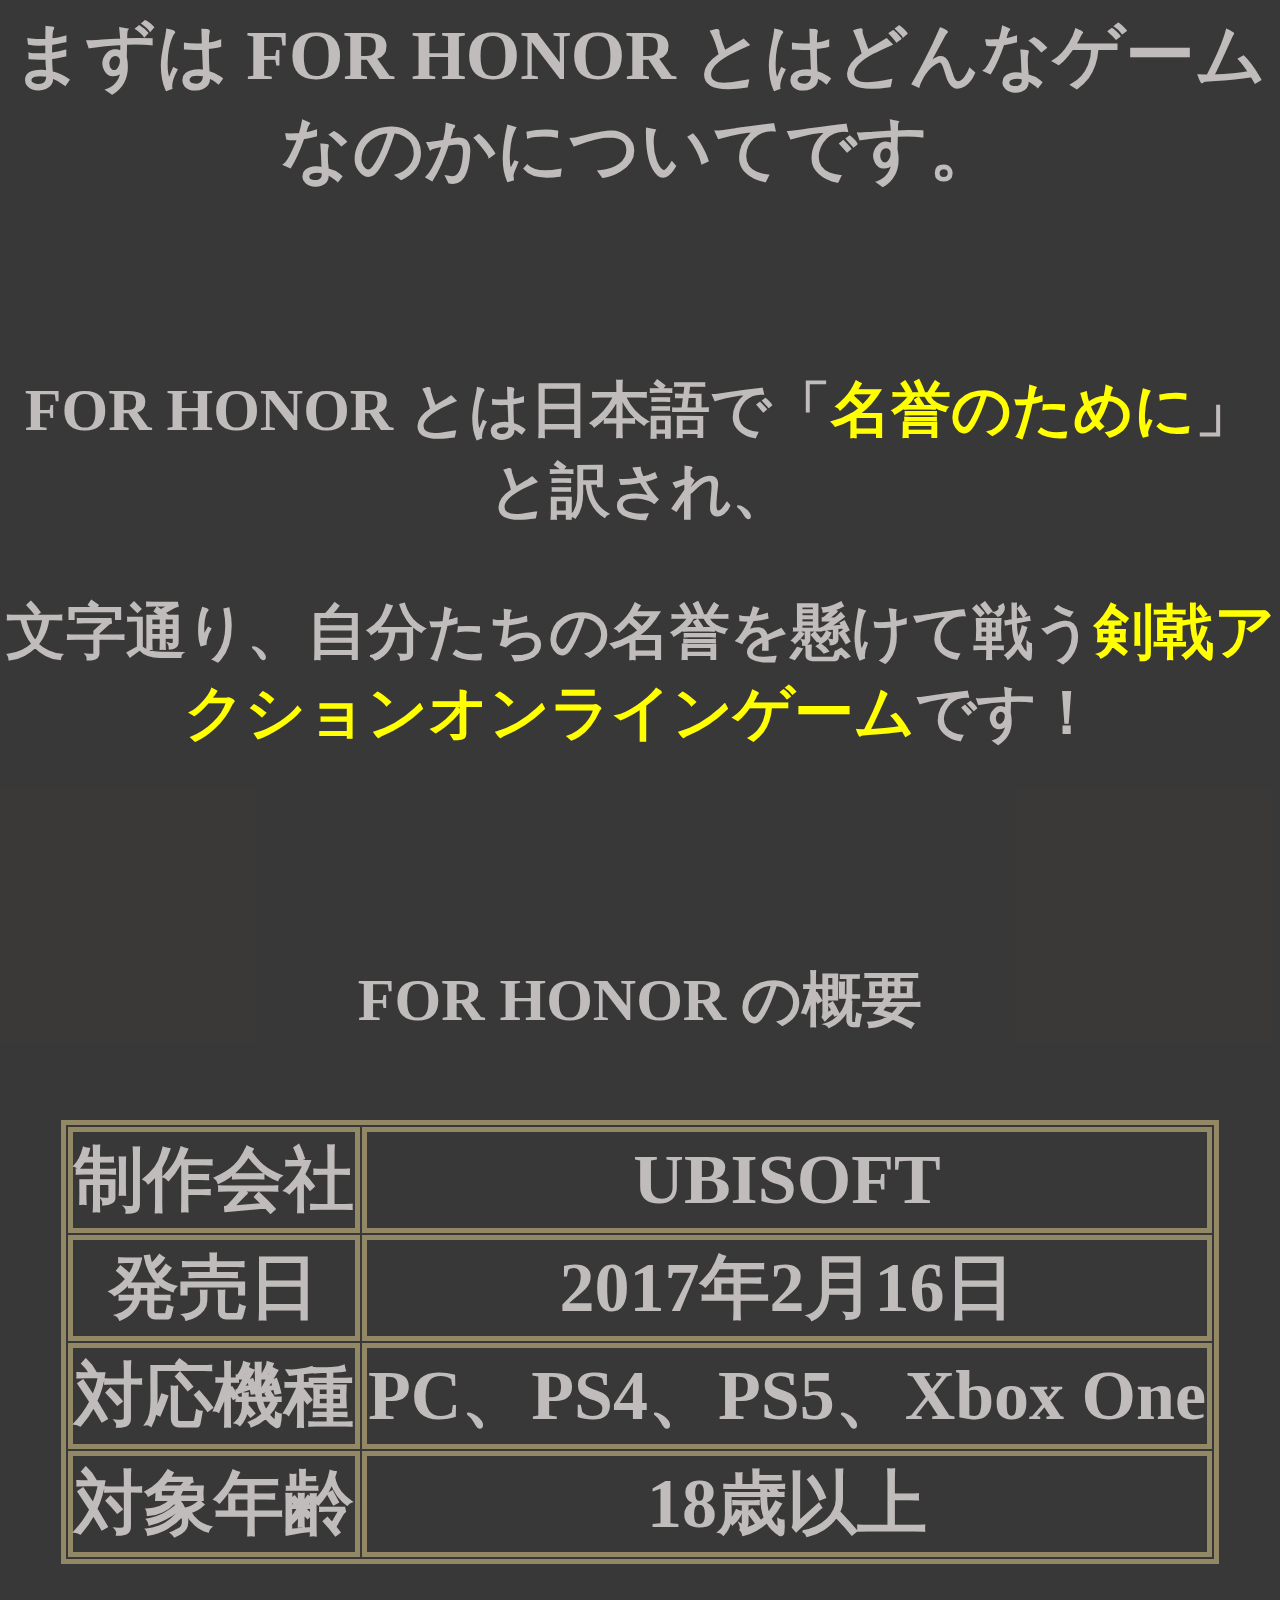
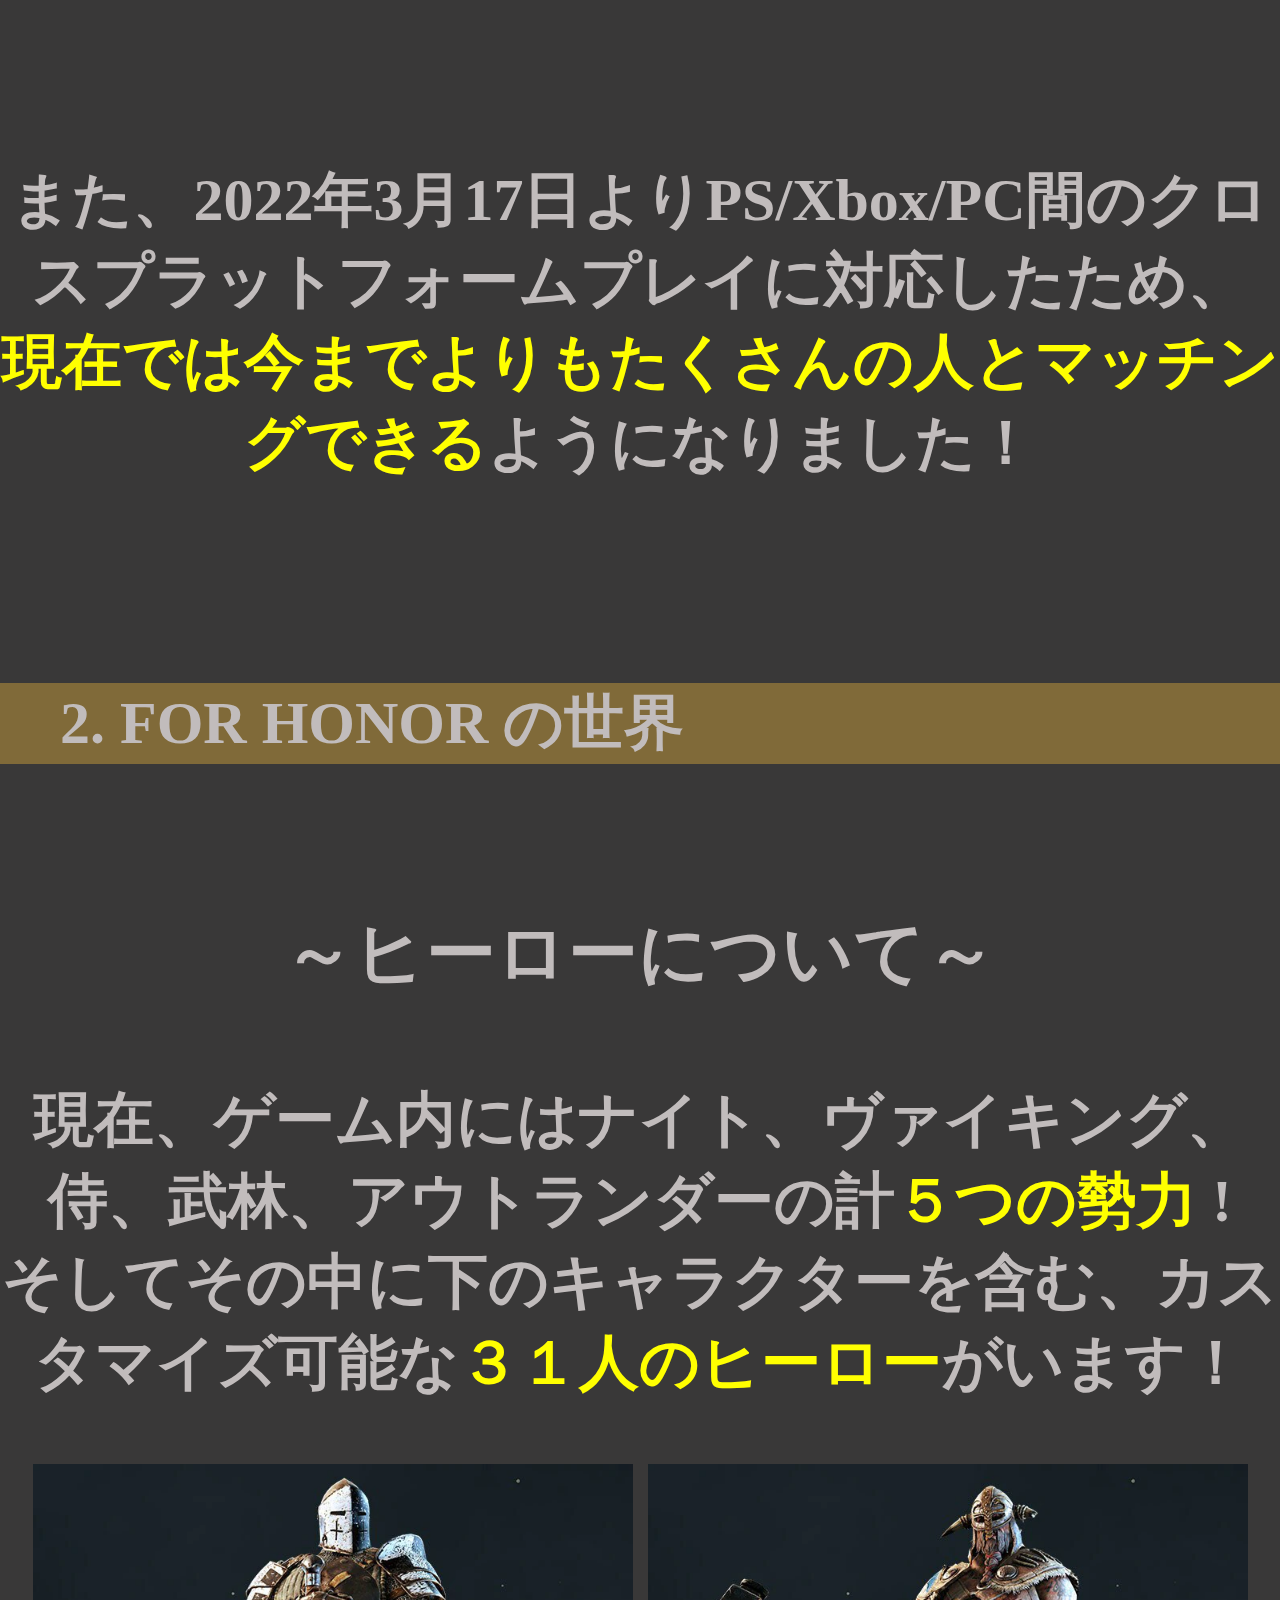
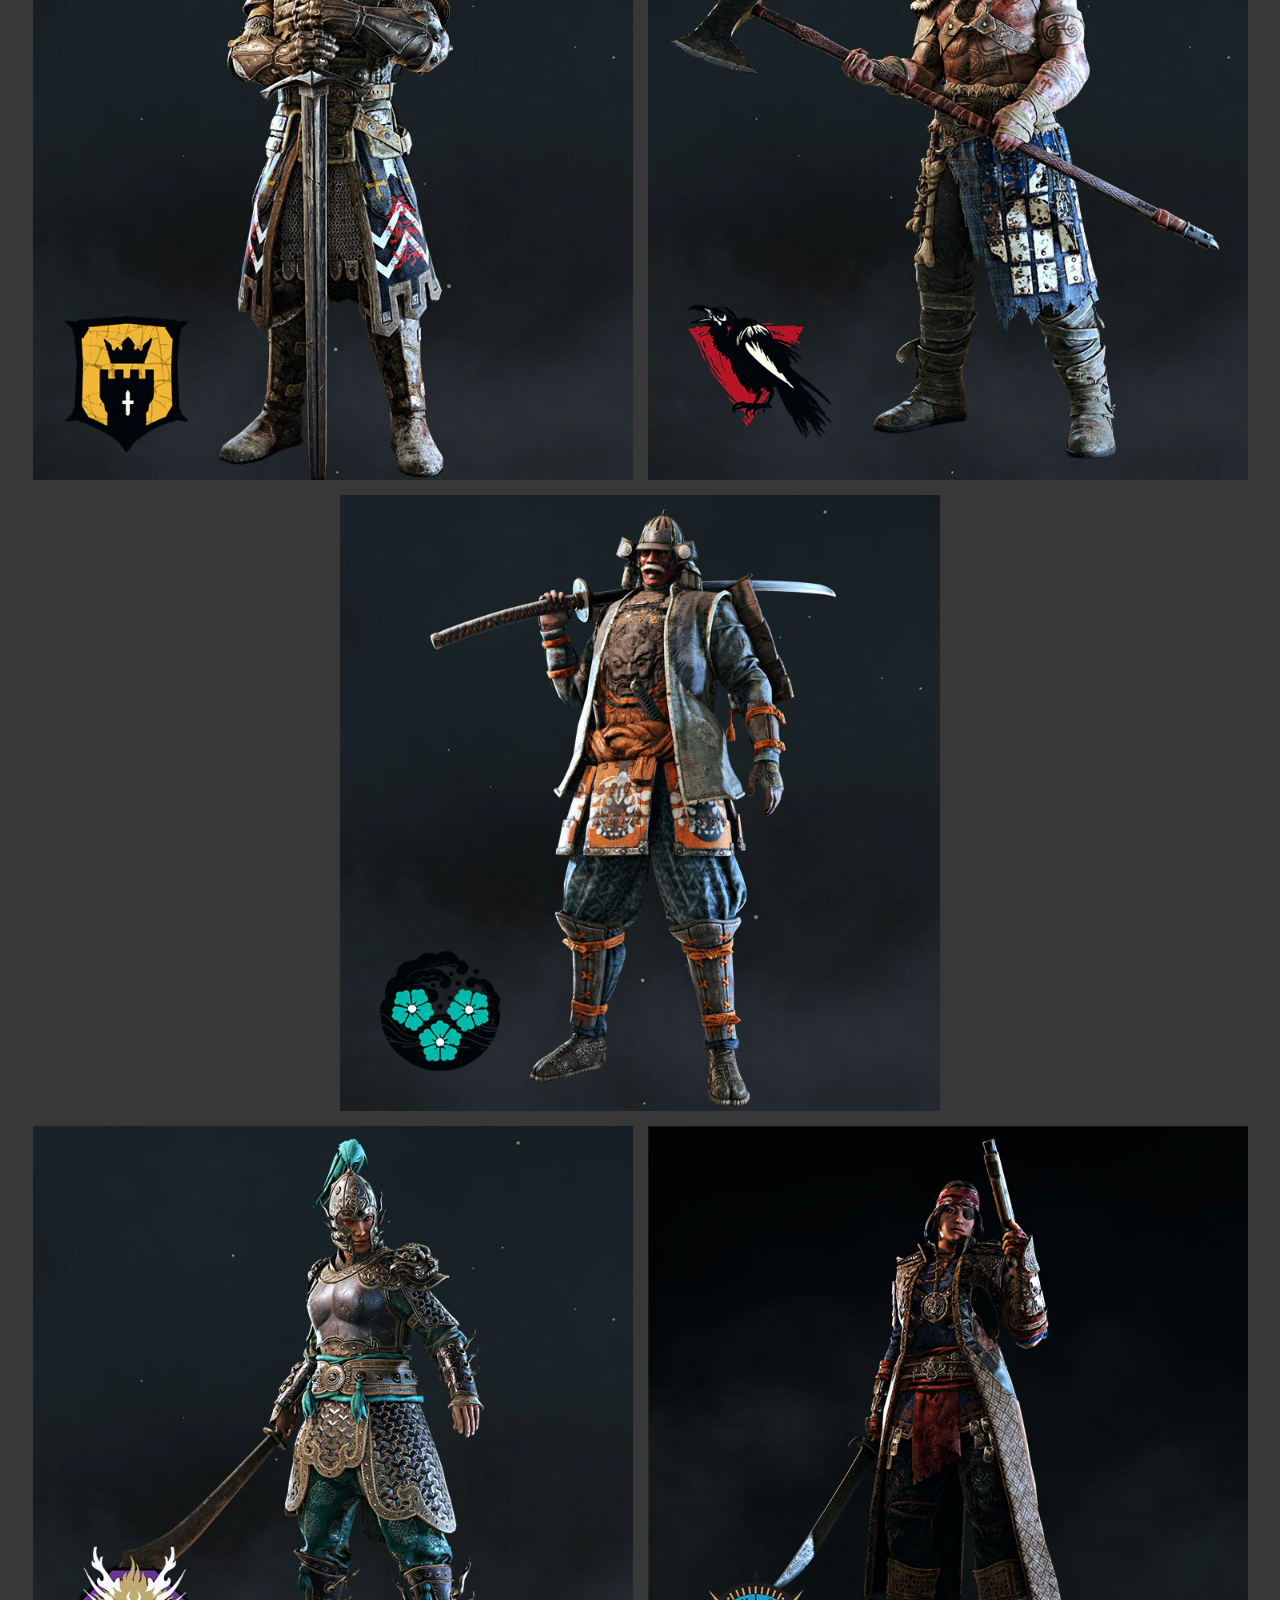
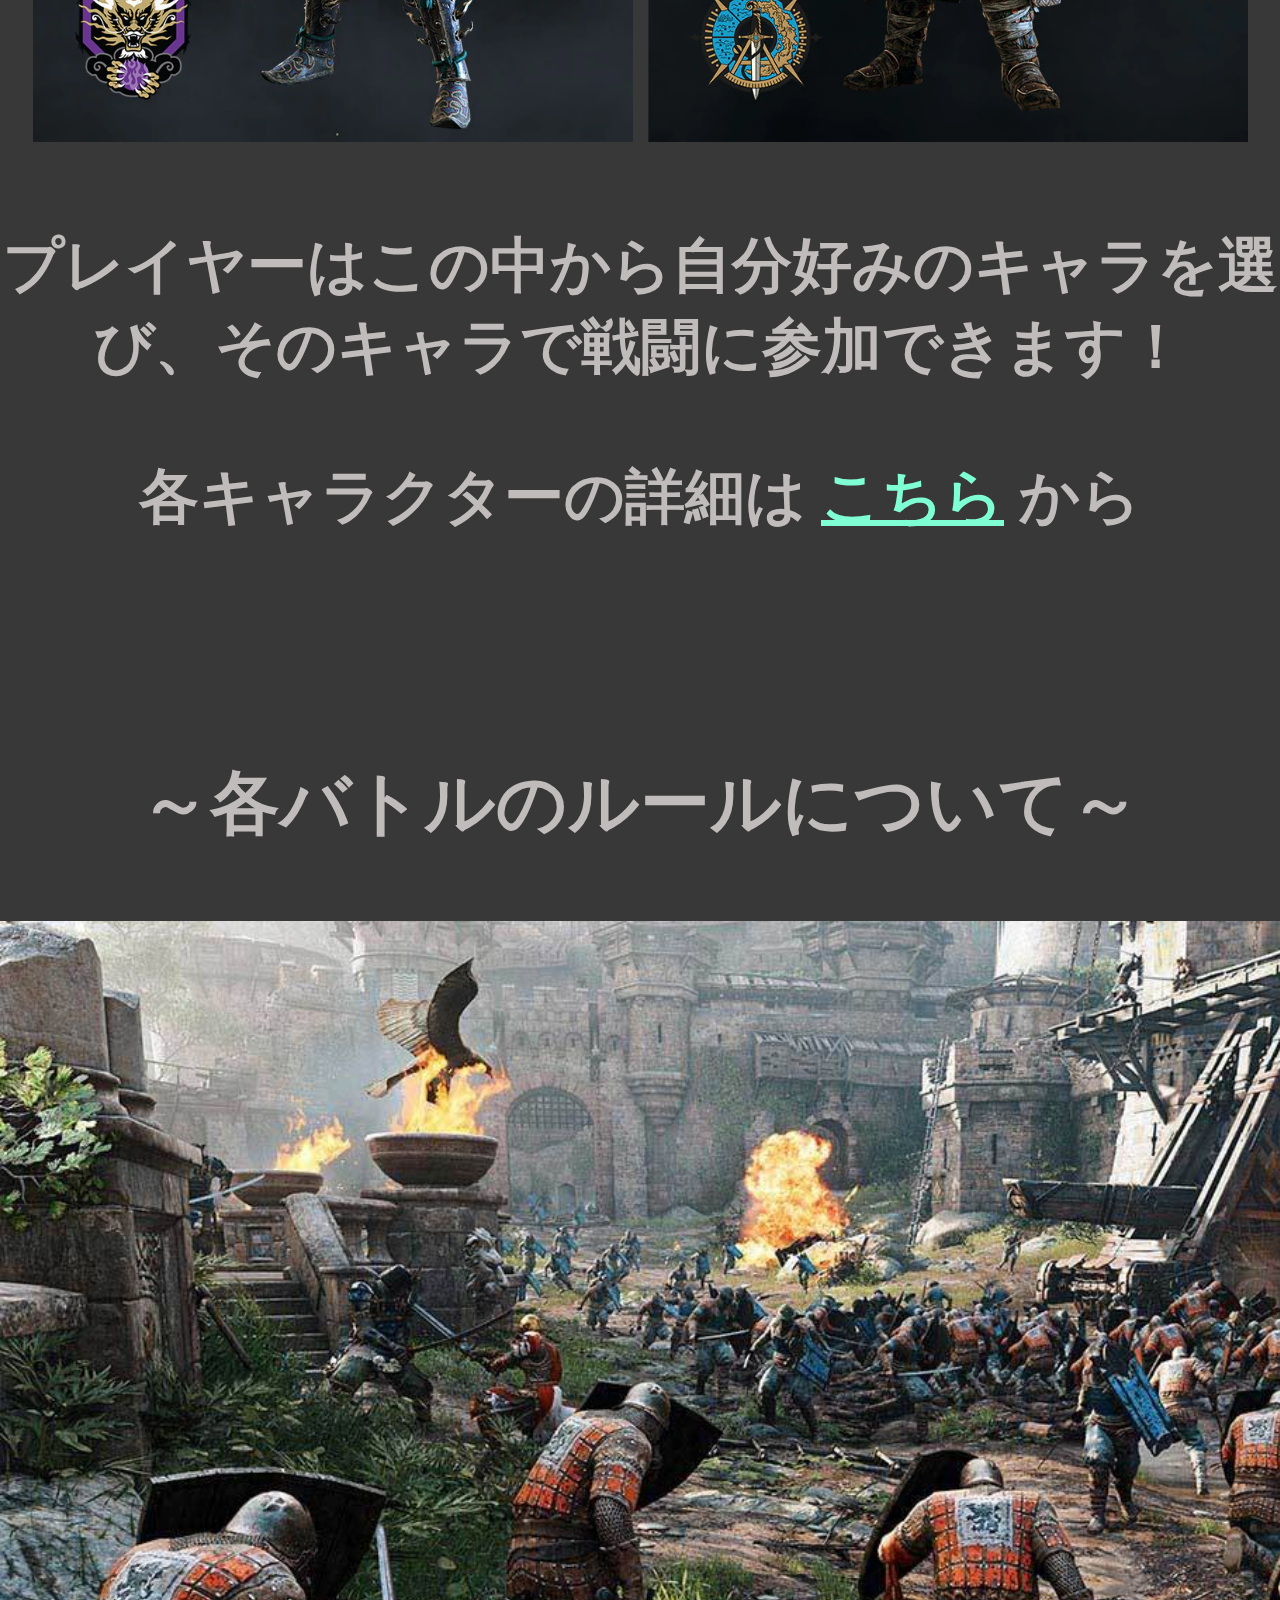
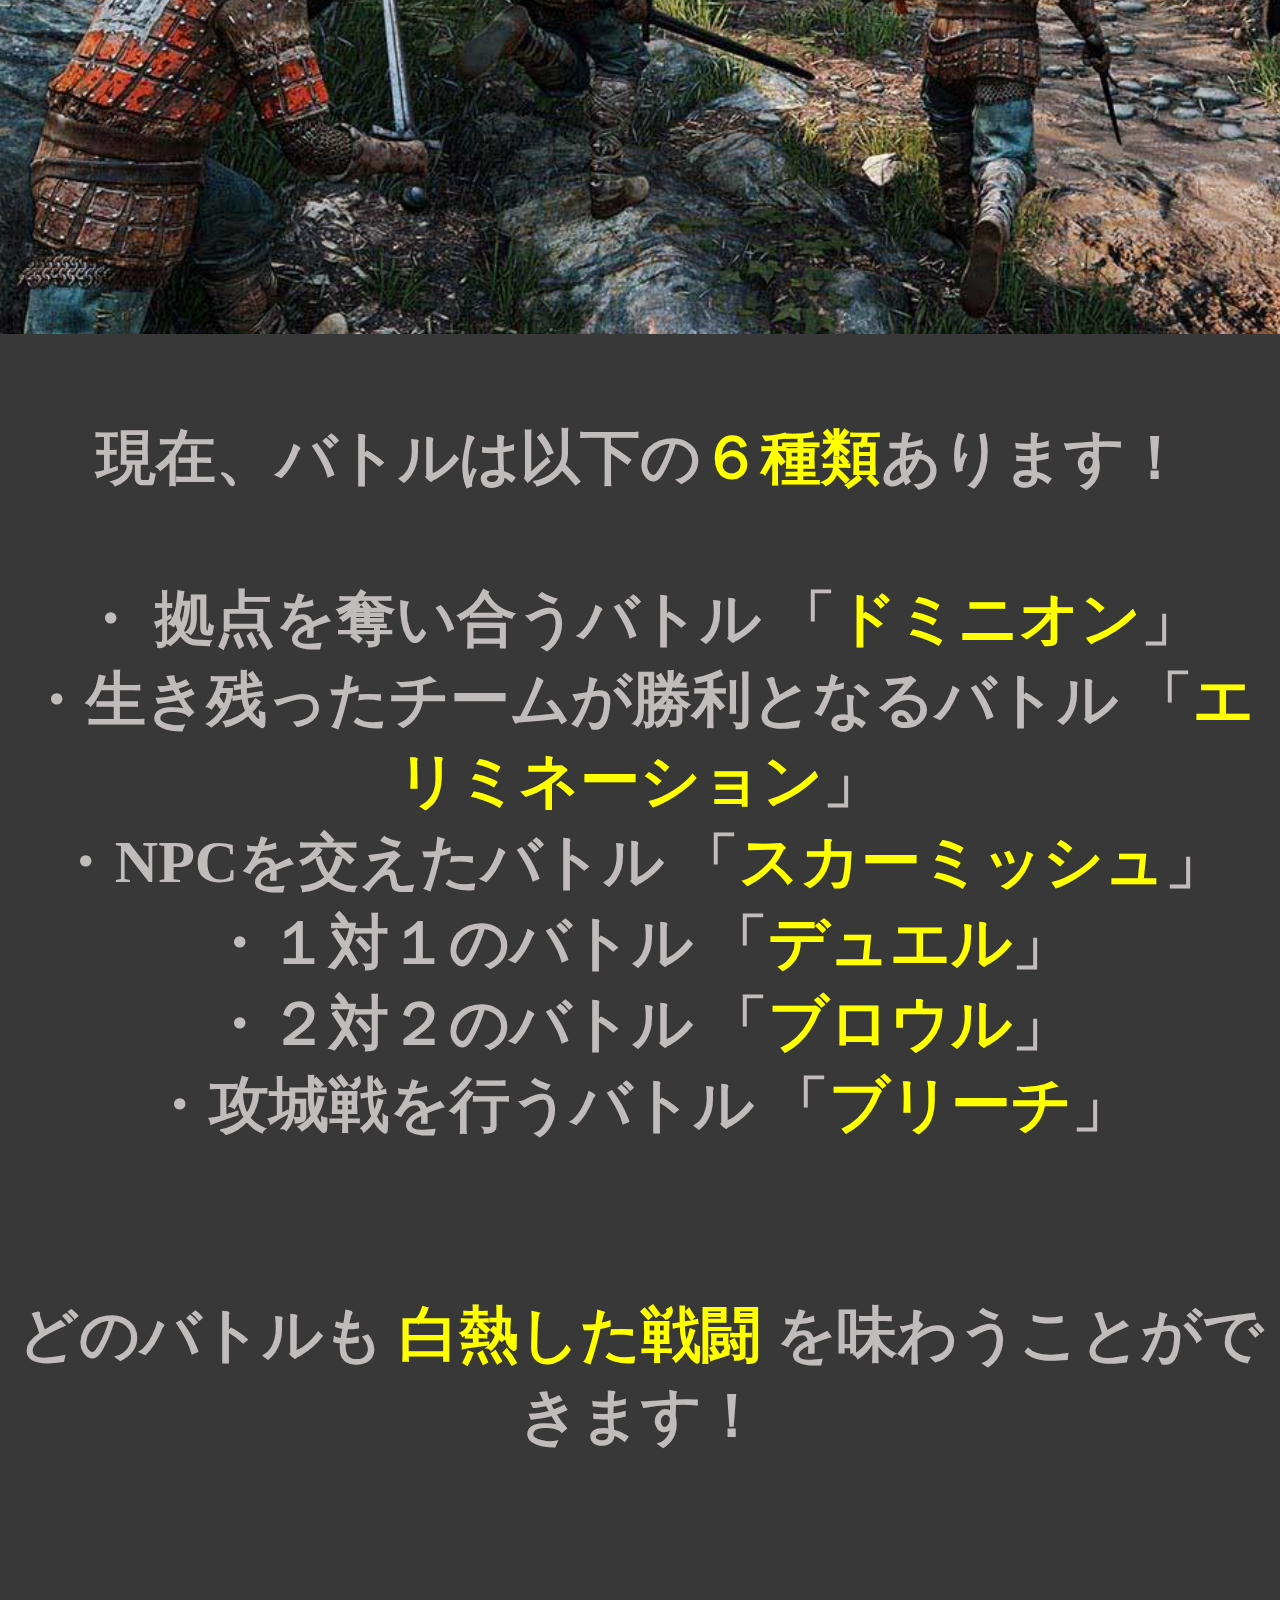
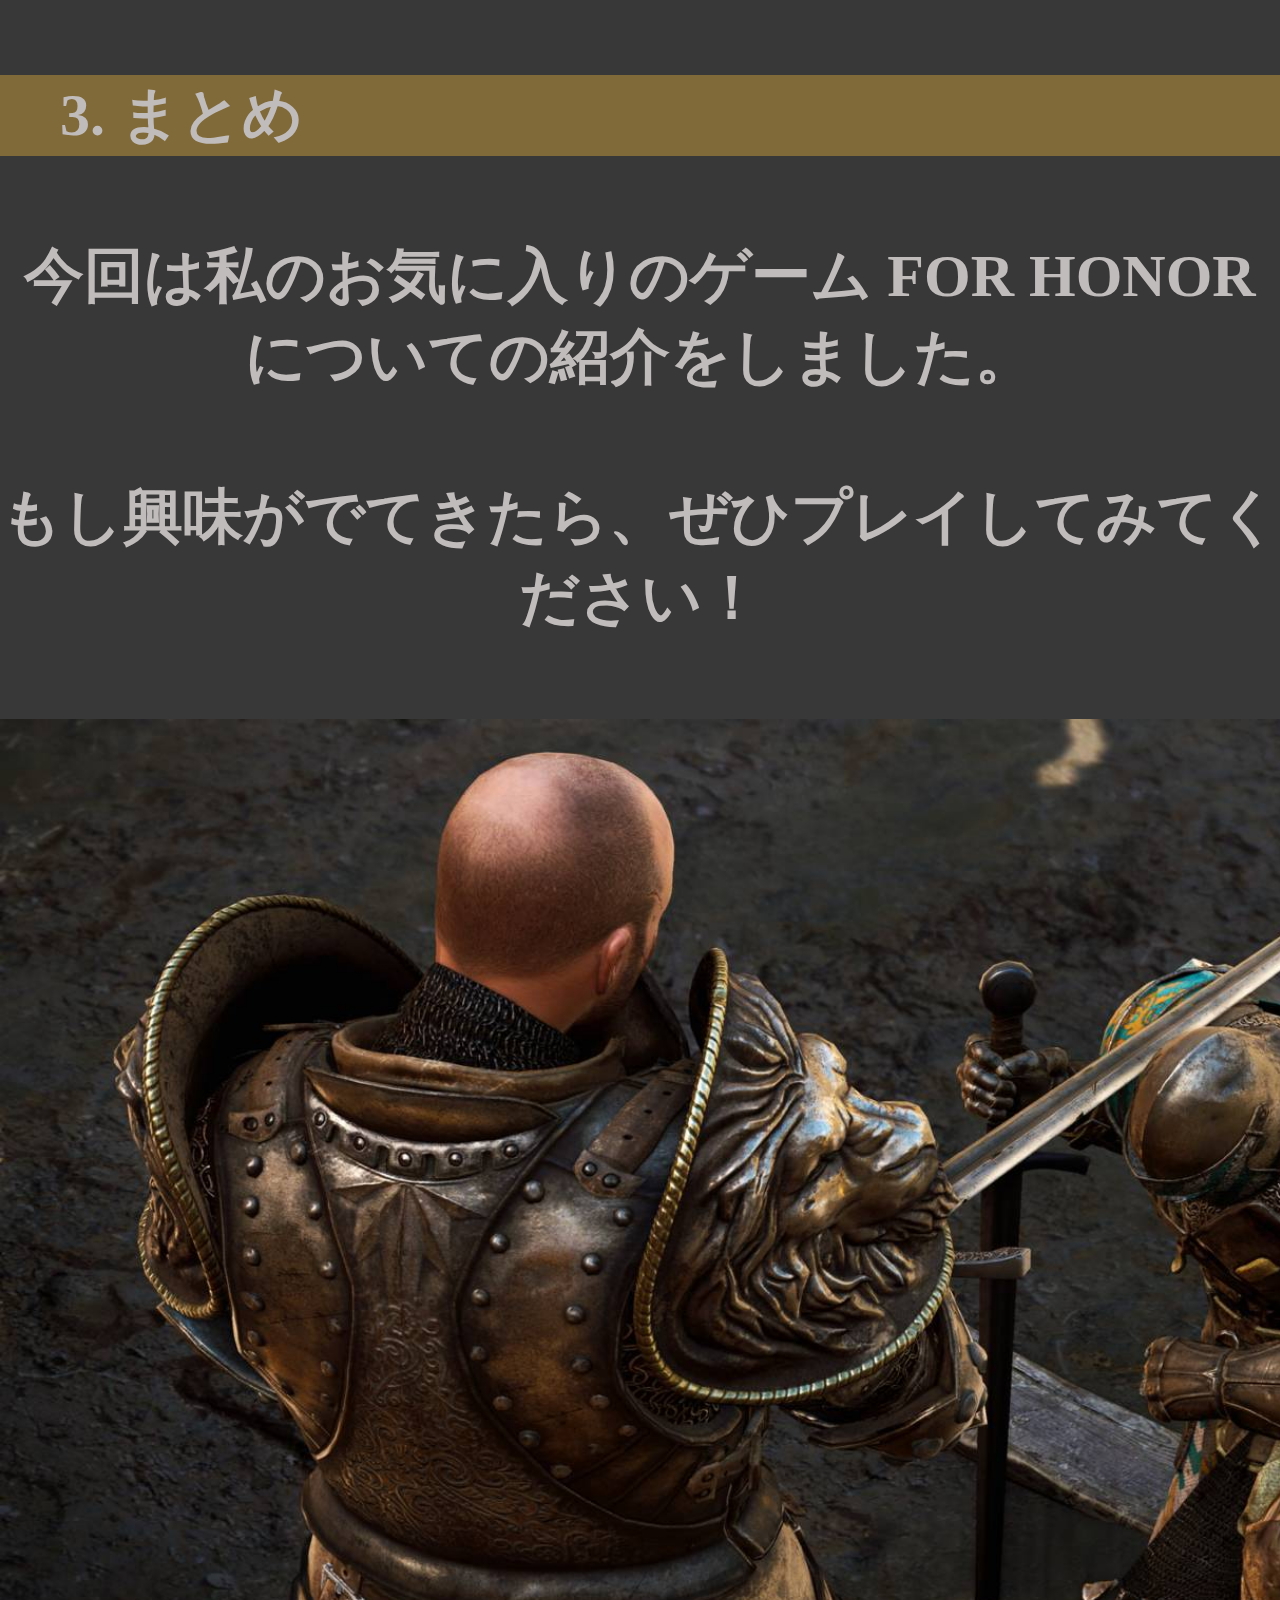
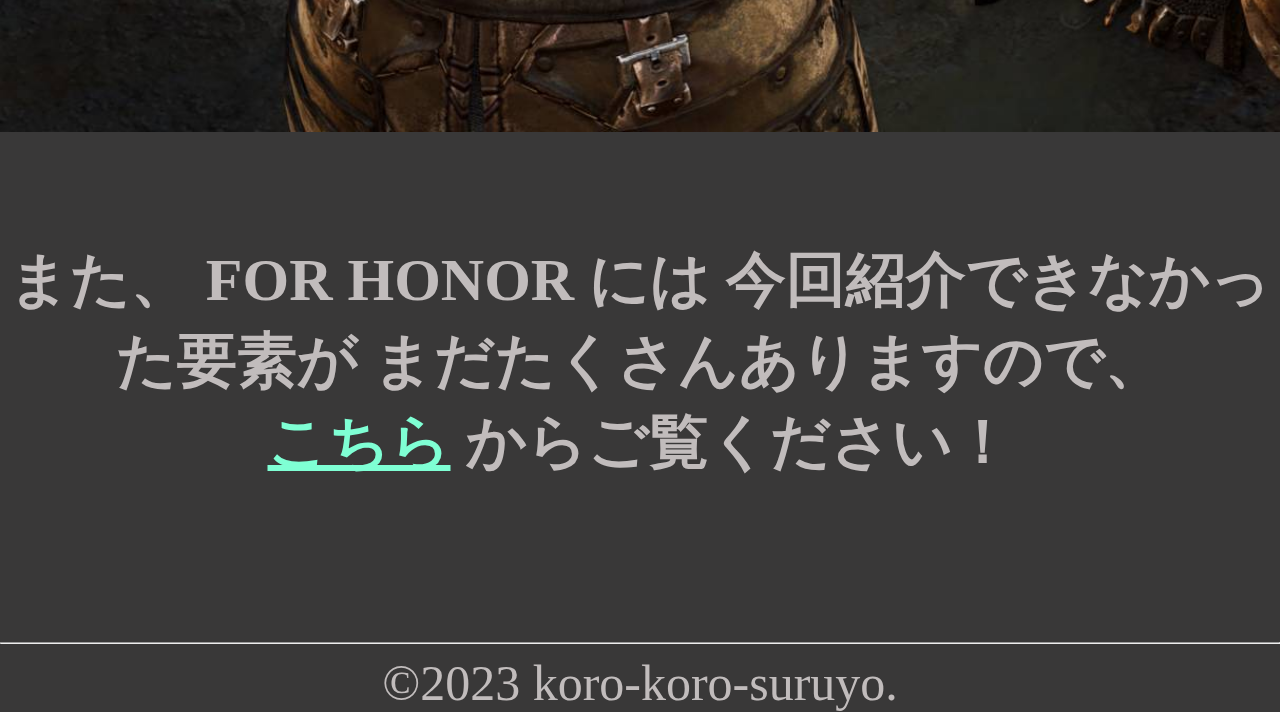
==== commit 628ac030: "Update index.html" ====
--- a/index.html
+++ b/index.html
@@ -1,4 +1,3 @@
-
 <!DOCTYPE html>
 <html lang="ja">
   
@@ -56,11 +55,11 @@
     <p class="b"><h2 id="mokuji2">　2. FOR HONOR の世界</h2></p>
     <br><h3 class="hero">～ヒーローについて～</h3>
     <p><h4>  現在、ゲーム内にはナイト、ヴァイキング、侍、武林、アウトランダーの計<strong>５つの勢力</strong> !<br>そしてその中に下のキャラクターを含む、カスタマイズ可能な<strong>３１人のヒーロー</strong>がいます！</p>
-    <img src="Warden.webp" alt="night" width="500px" class="n">
-    <img src="Raider.webp" alt="vaiking" width="500px" class="v">
-    <img src="Kensei.webp" alt="samurai" width="500px" class="s">
-    <img src="Tiandi.webp" alt="wurin" width="500px" class="wu">
-    <img src="Pirate.webp" alt="outlander" width="500px" class="o">
+    <img src="Warden.webp" alt="night" width="600px" class="n">
+    <img src="Raider.webp" alt="vaiking" width="600px" class="v">
+    <img src="Kensei.webp" alt="samurai" width="600px" class="s"><br>
+    <img src="Tiandi.webp" alt="wurin" width="600px" class="wu">
+    <img src="Pirate.webp" alt="outlander" width="600px" class="o">
     <br><br>プレイヤーはこの中から自分好みのキャラを選び、そのキャラで戦闘に参加できます！
     <br><br>各キャラクターの詳細は <a href="https://www.ubisoft.com/ja-jp/game/for-honor/heroes">こちら</a> から</h4>
     <br><br><br><h3 class="battle">～各バトルのルールについて～</h3> 
--- a/index.css
+++ b/index.css
@@ -3,29 +3,37 @@
 html{
     font-size:20px;
     background-color:rgb(38, 37, 37);
+    text-align: center;
 }
 
 body{
-    position: absolute;
+    color:rgb(193, 188, 188);
+    align-items: center;
+    justify-content: center;
+    margin: auto;
+}
 
+img .forhonor1 .forhonor{
+    width:1000px;
 }
 
 h1{
-    font-size:120px;
-    text-align:center;
+    font-size:180px;
+    margin-top: 0;
     color:rgb(151, 150, 115);
+    background-color:rgb(47, 46, 46);
 }
 
 h2{
-    font-size:50px;
+    font-size:90px;
 }
 
 h3{
-    font-size:40px;
+    font-size:70px;
 }
 
 h4{
-    font-size:30px;
+    font-size:60px;
 }
 
 h1::first-line{
@@ -37,15 +45,15 @@
 }
 
 .kokodeha{
-    border:10px double;
-    width:1000px;
+    border: 10px solid;
+    width:1600px;
     margin: auto;
 }
 
 .mokuji{
-    font-size:30px;
+    font-size:50px;
     border:10px solid;
-    width:1000px;
+    width:1300px;
     margin: auto;
 }
 
@@ -63,11 +71,15 @@
 
 table,th, tr,td{
     border: 5px solid rgb(147, 136, 102);
-    font-size:40px
+    font-size:70px
 }
 
 strong{
     color:yellow;
+}
+
+.forhonor{
+    color:rgb(151, 150, 115);
 }
 
 a{
@@ -90,58 +102,13 @@
     font-size:60px;
     background-color:rgb(128,106,57);
     text-align:left;
-}
-
-.slide_fade{
-    position: relative;
-}
-
-.slider_fade > li{
-    position:absolute;
-    margin-left: 670px;
-    list-style: none;
-    visibility: hidden;
-    animation: anime_slider_fade 12s 0s infinite;
-}
-.slider_fade > li:nth-of-type(2){
-    animation-delay: 4s;
-}
-.slider_fade > li:nth-of-type(3){
-    animation-delay: 8s;
-}
-
-@keyframes anime_slider_fade{
-    0%{
-        visibility: visible;
-        opacity: 0;
-    }
-    15% {
-        opacity: 1;
-    }
-    33.3% {
-        opacity: 1;
-    }
-    48.3% {
-        opacity: 0;
-    }
-    100% {
-        opacity: 0;
-    }
-}
-
-.genzai{
-    margin-top: 700px;
-}
+}  
 
 .box1{
-    color:rgb(231, 233, 234);
-    align-items: center;
-    text-align: center;
-    padding-top: 30px;
-    background-color:rgb(57, 55, 55);
+    margin:auto;
+    background-color:rgba(132, 132, 130, 0.208)
 }
 
 small{
-    font-size: 30px;
-    
+    font-size: 50px;
 }
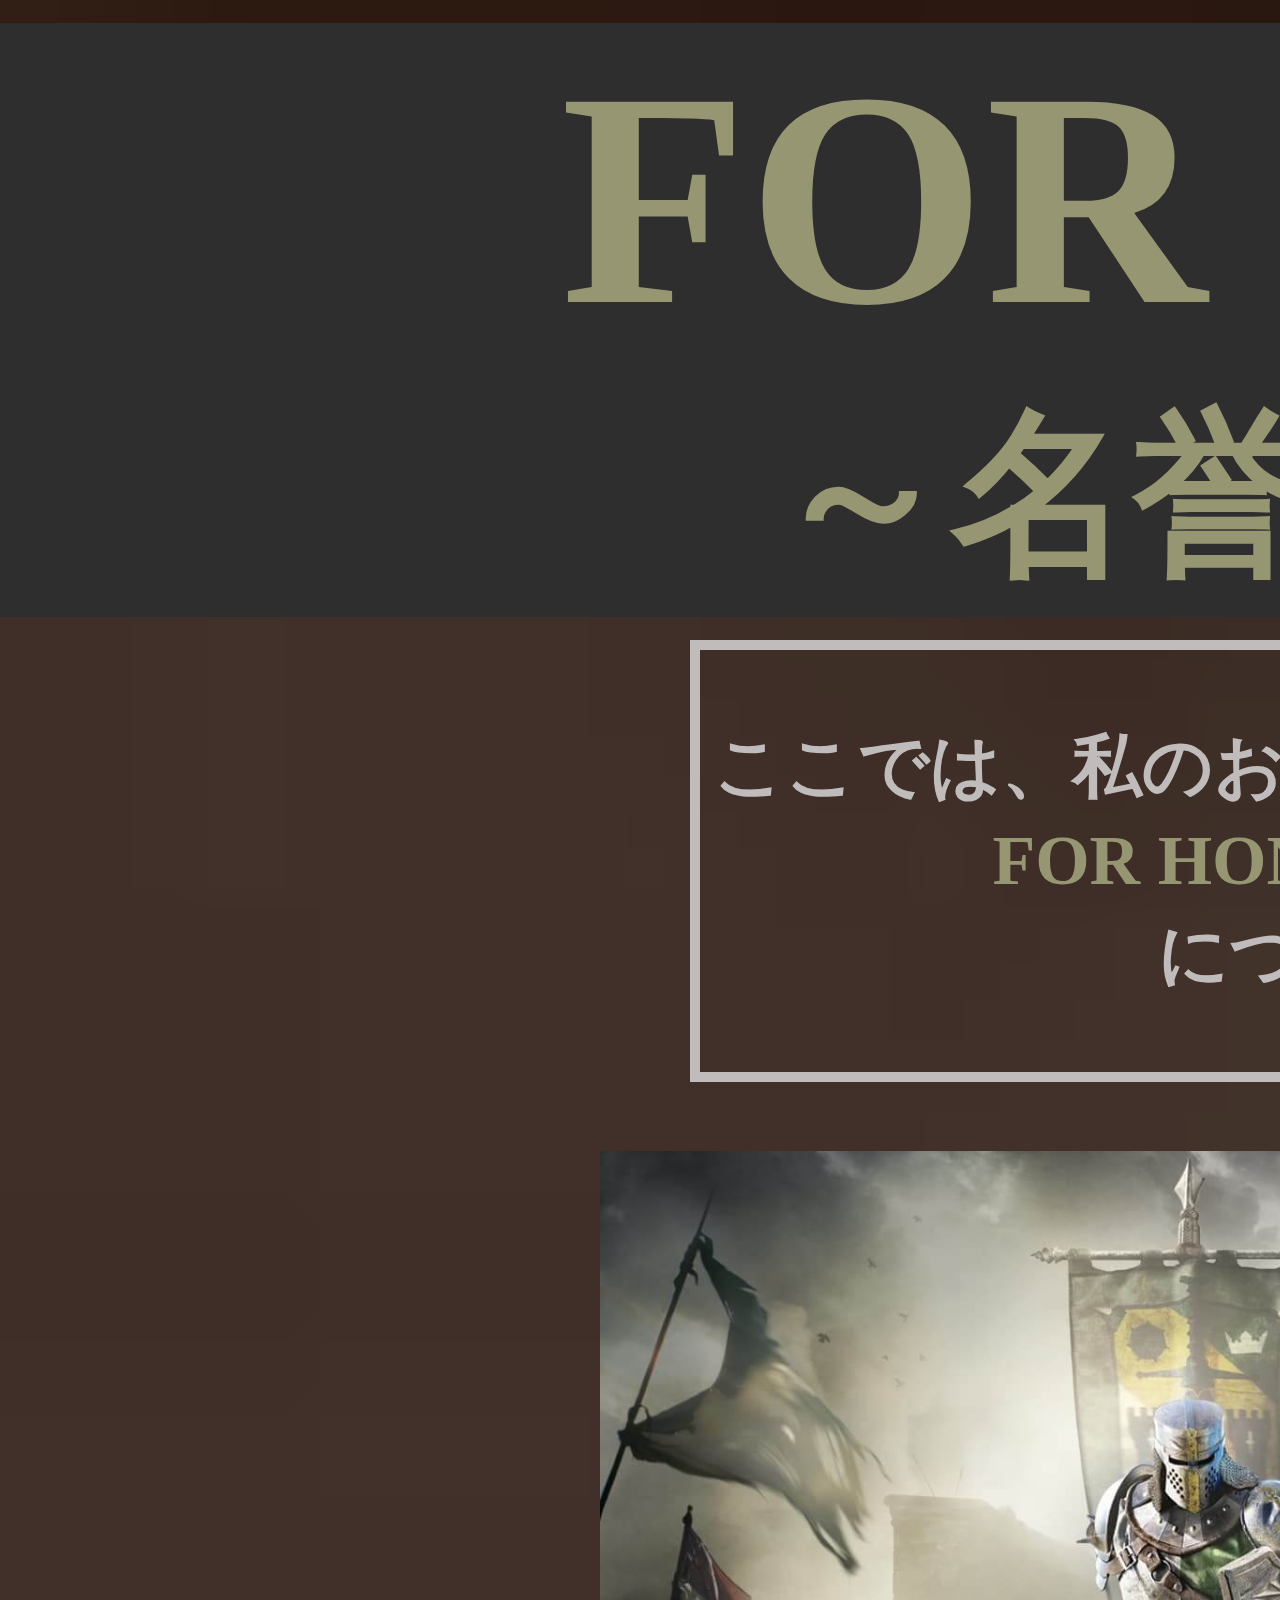
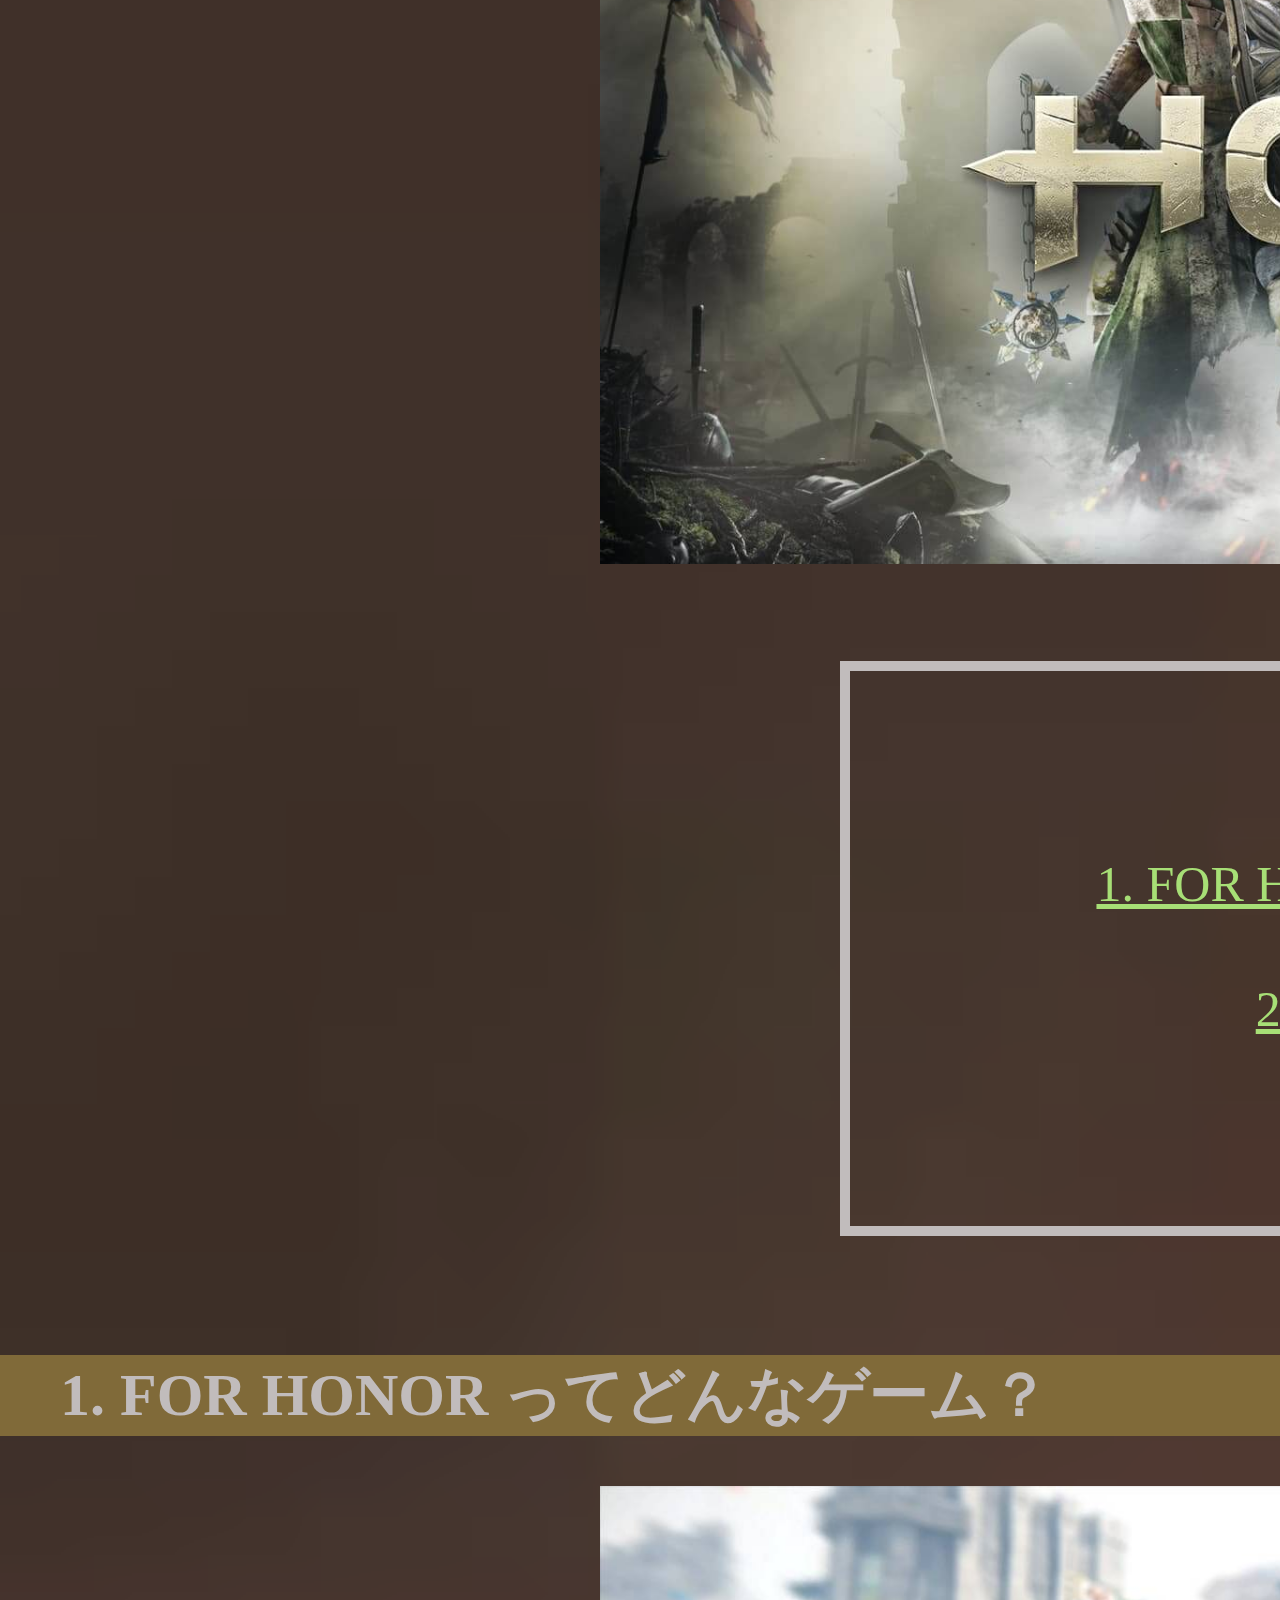
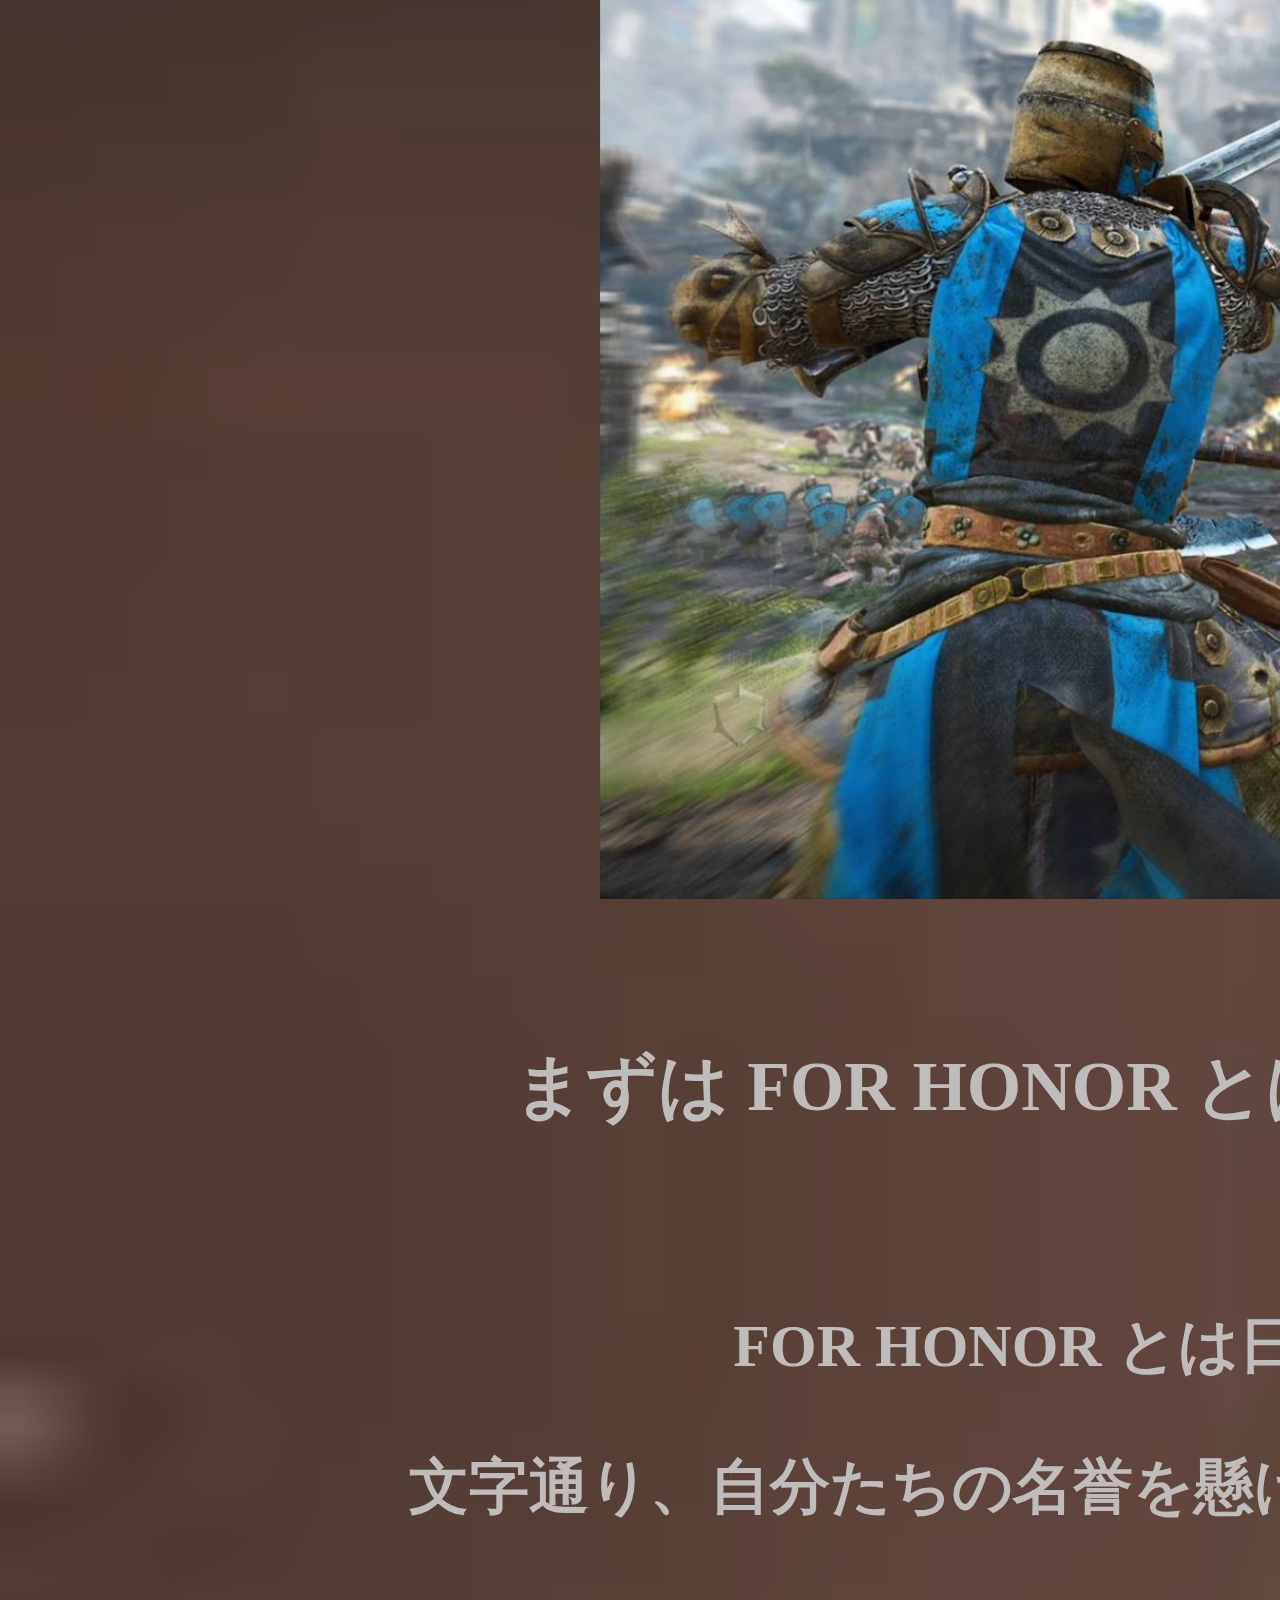
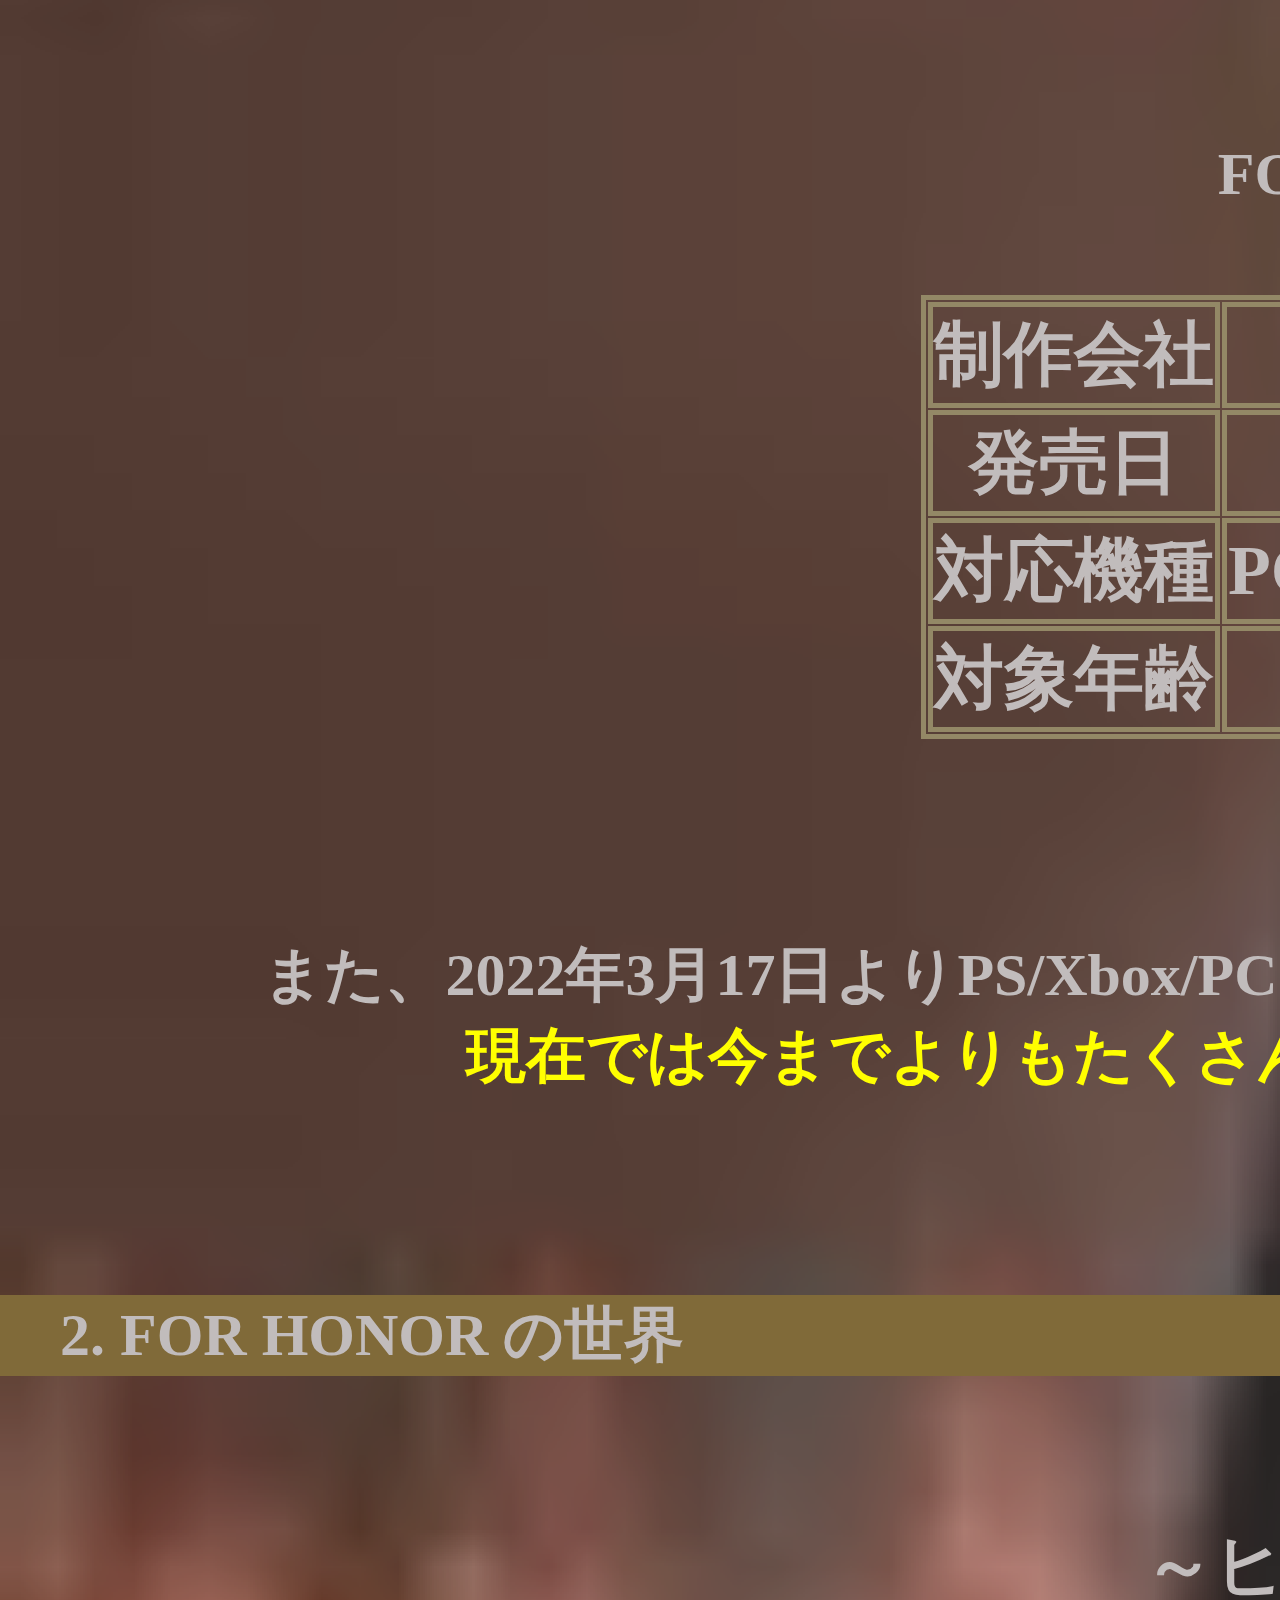
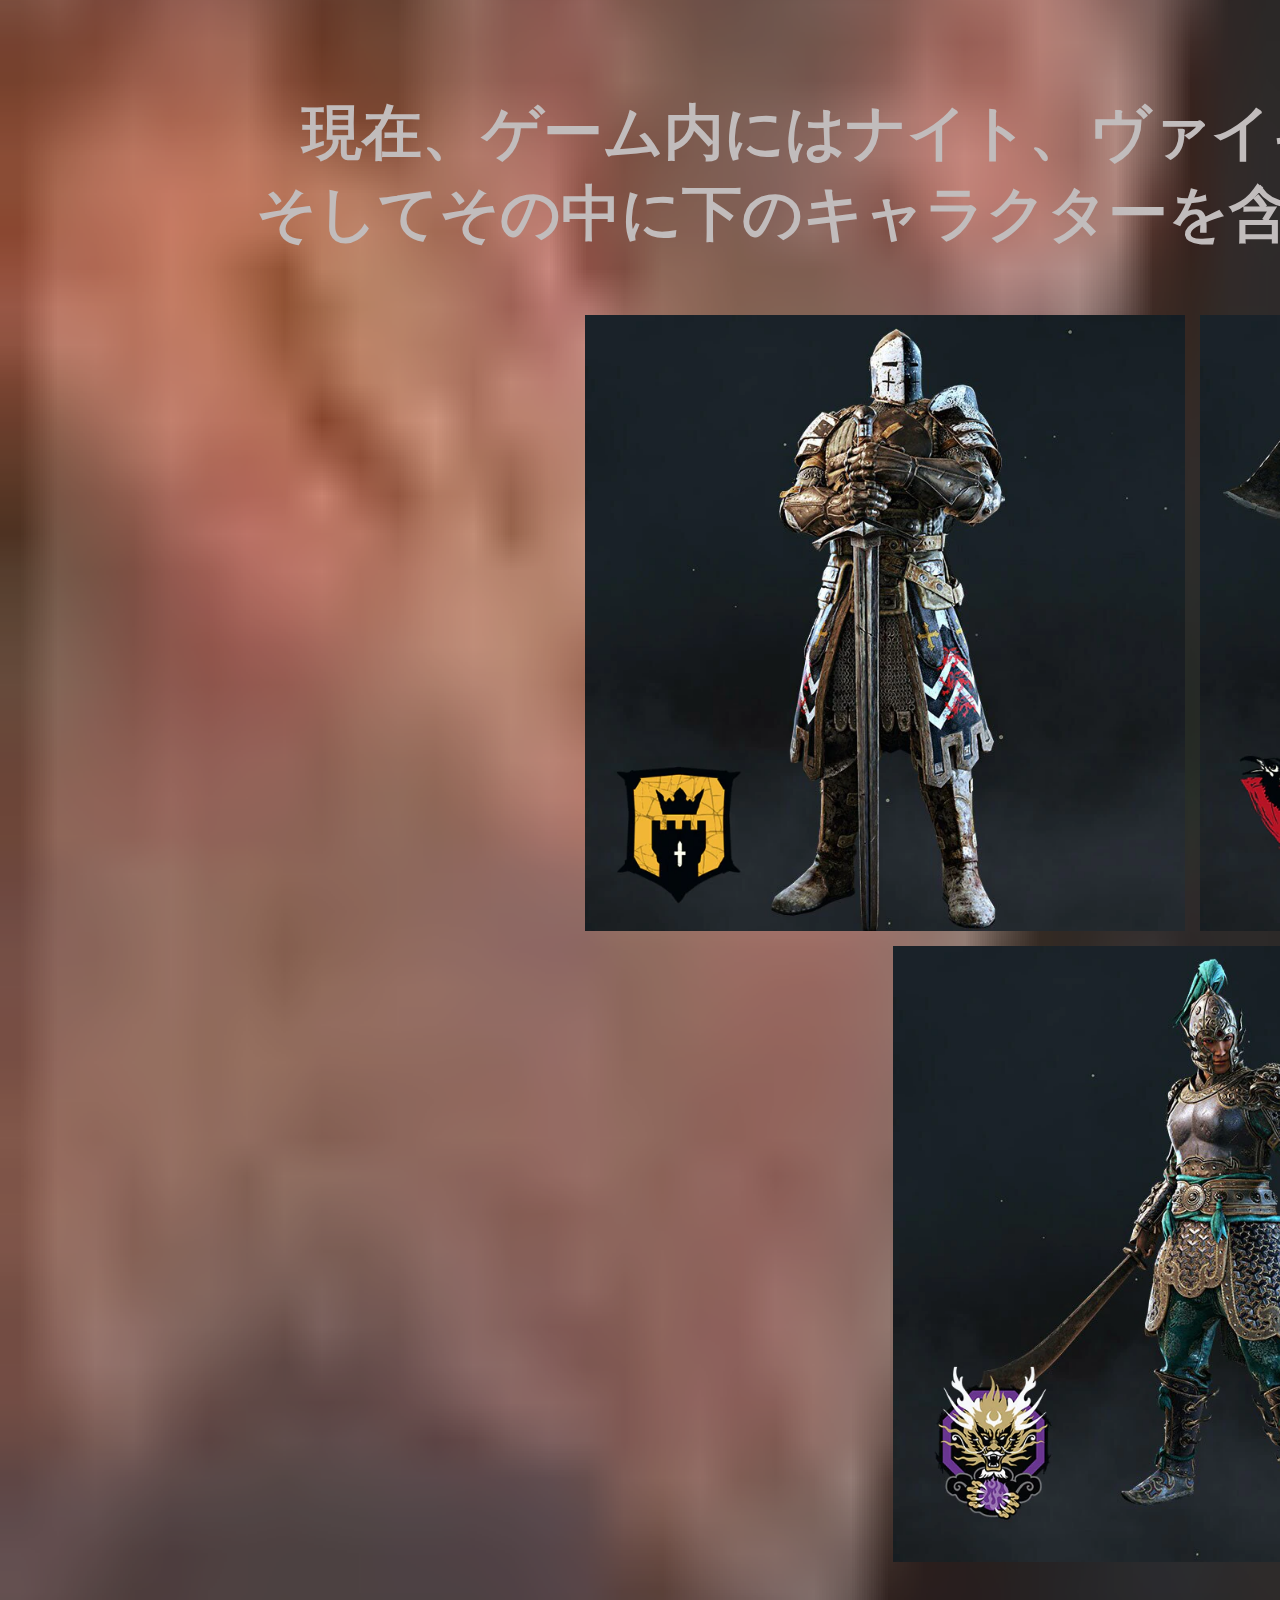
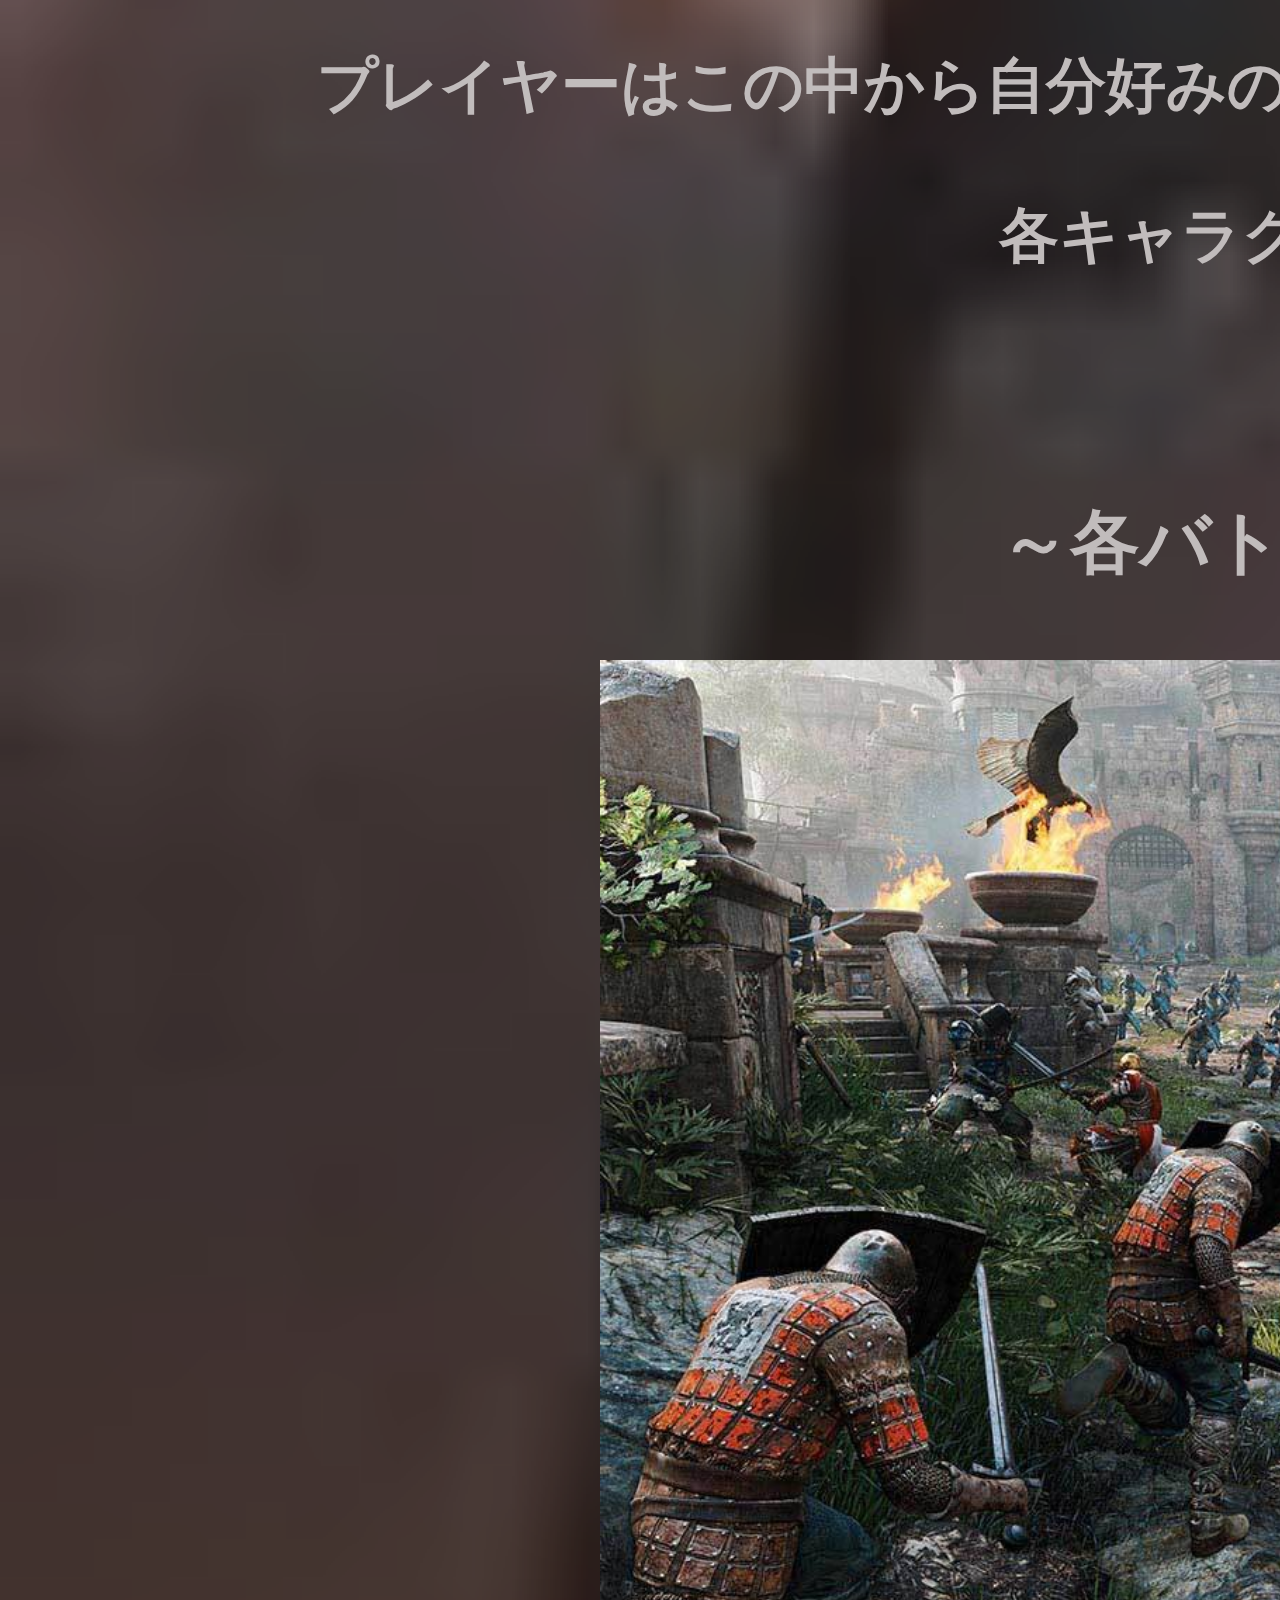
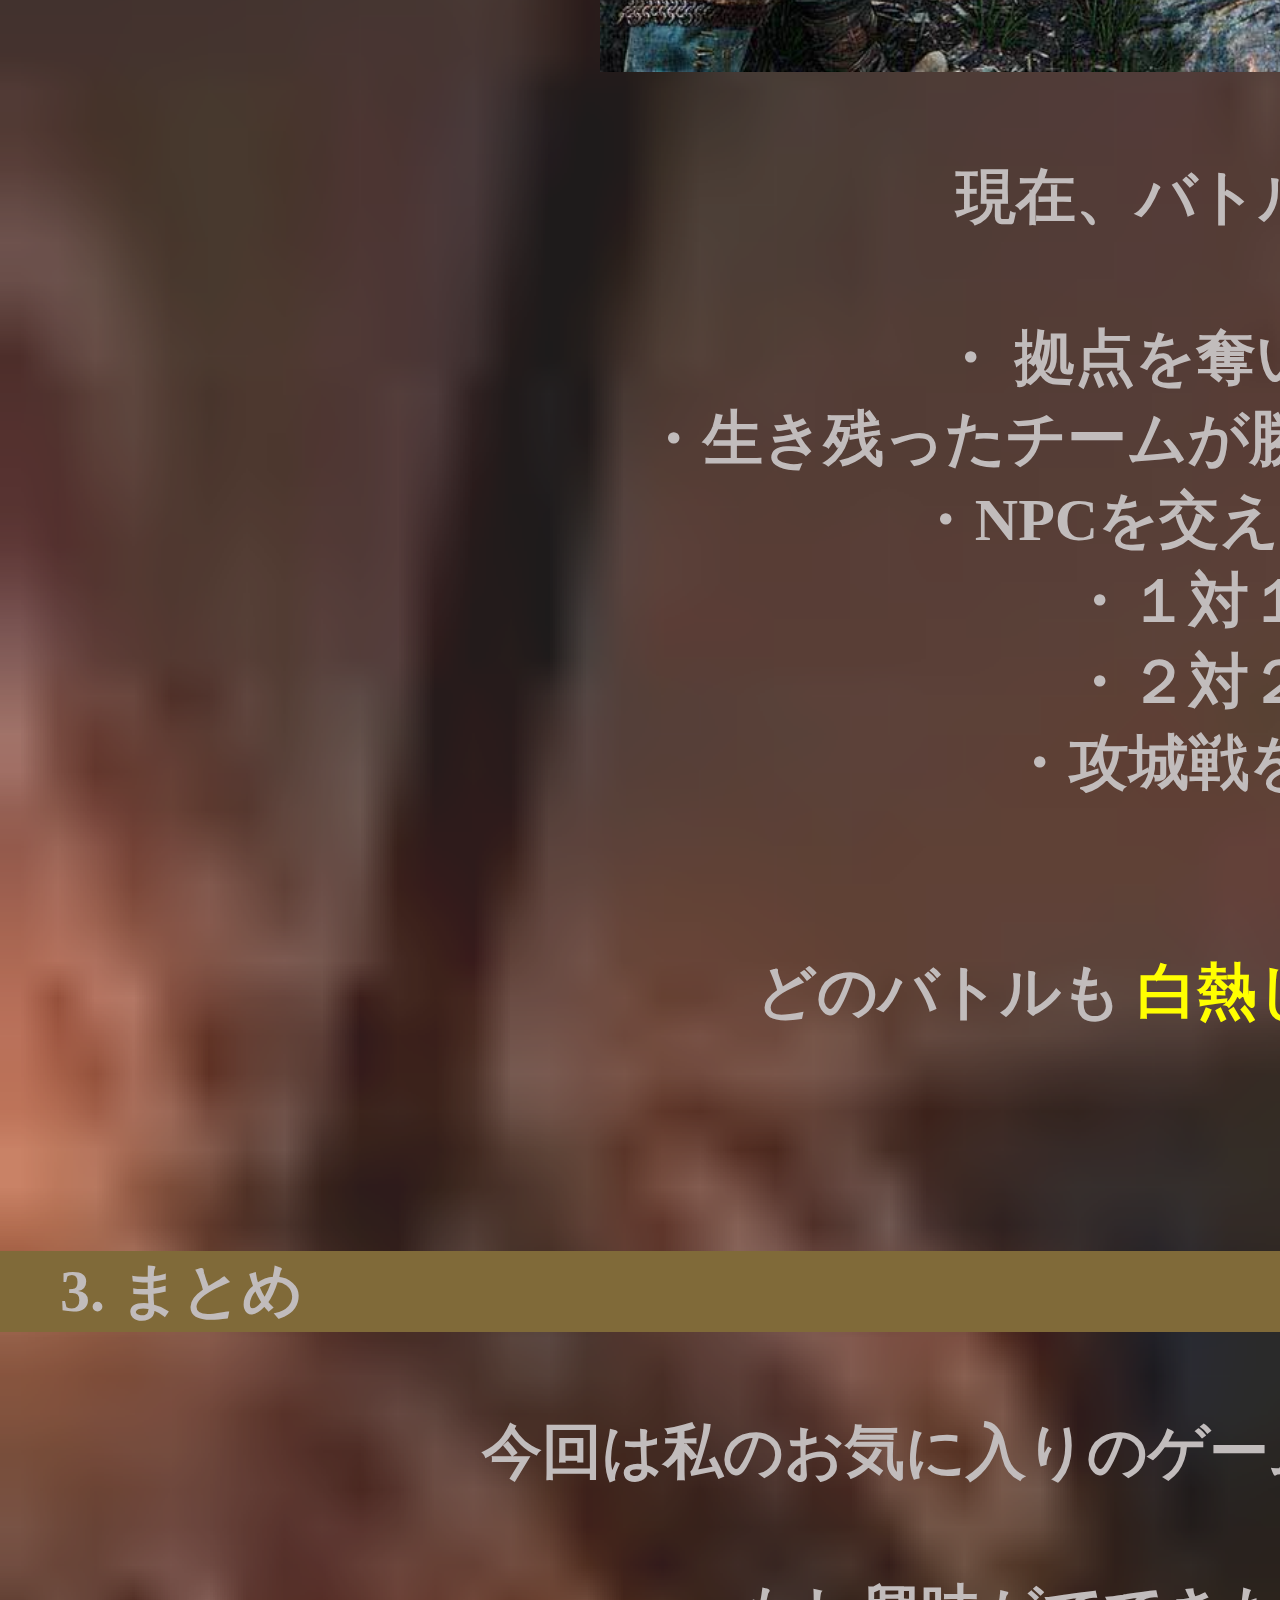
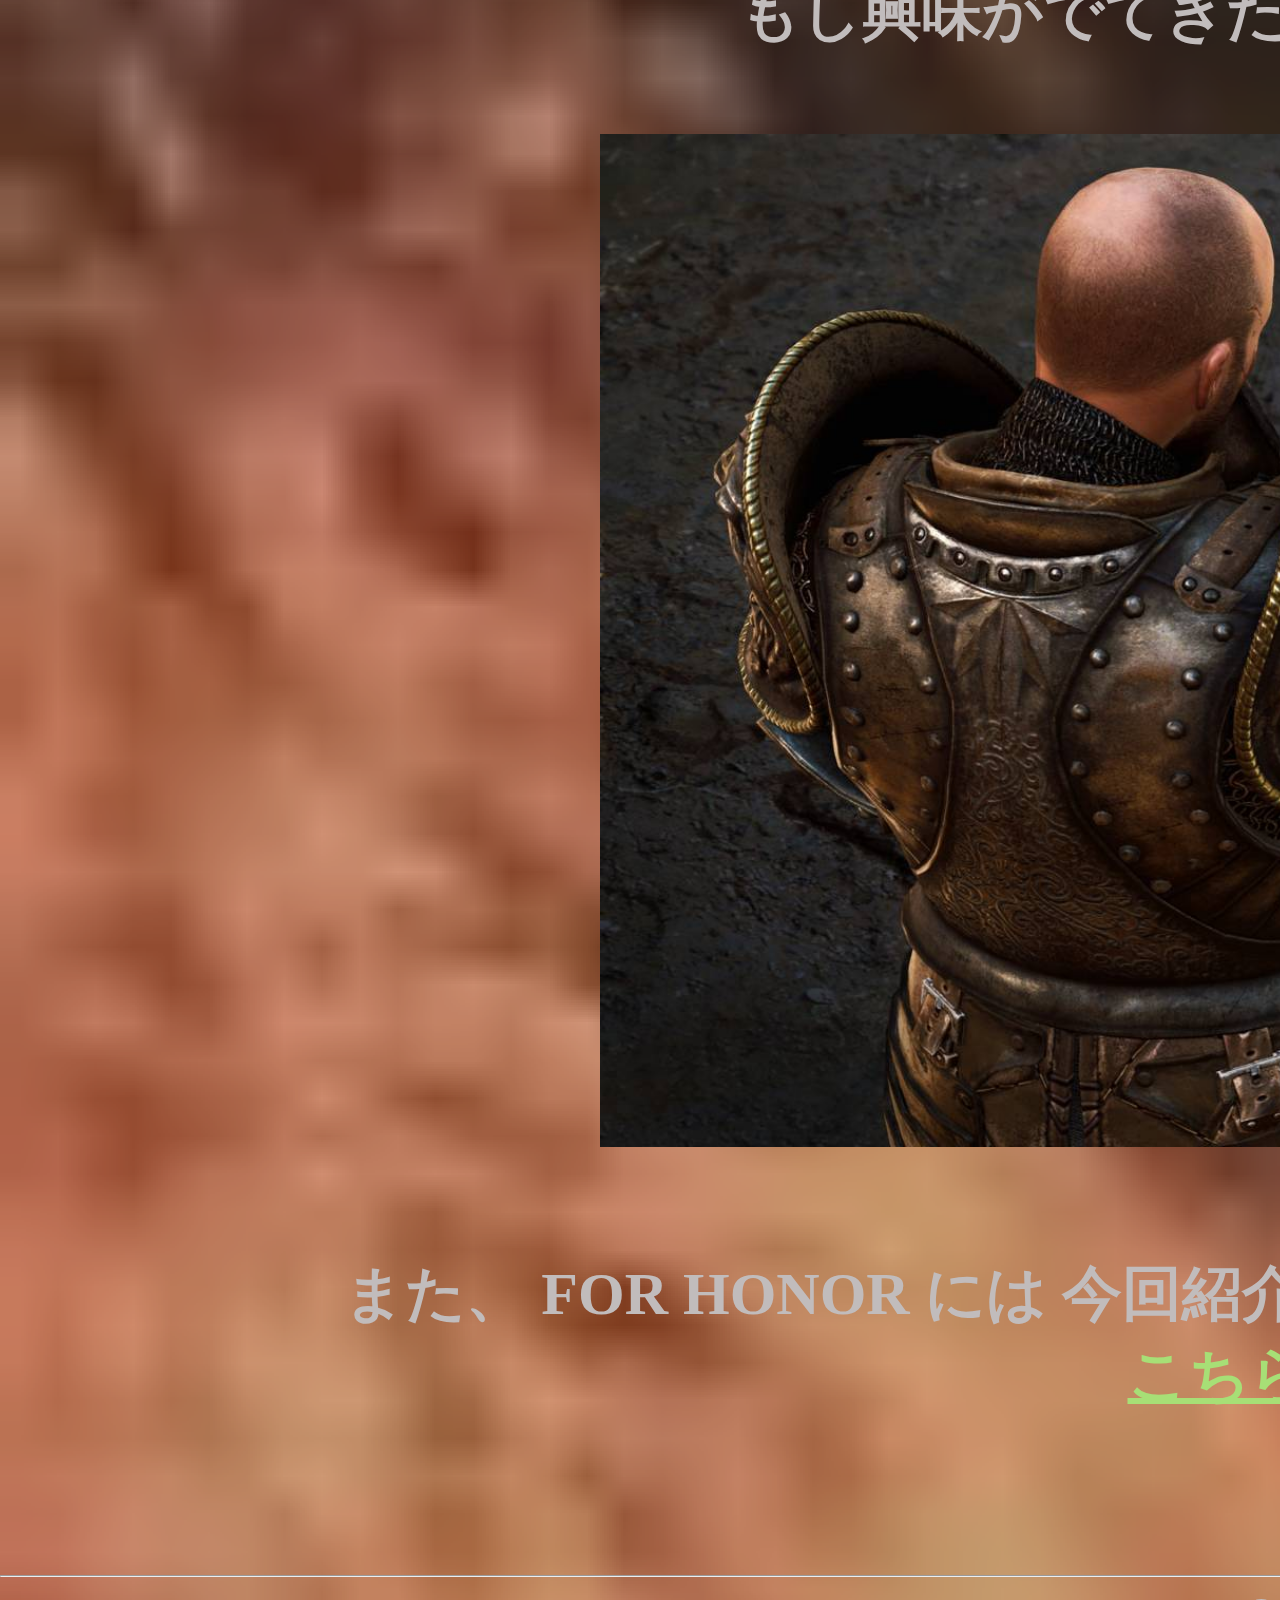
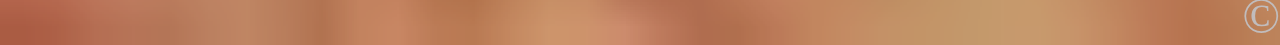
==== commit f3deafca: "Update index.html" ====
--- a/index.html
+++ b/index.html
@@ -3,7 +3,12 @@
   
  <head>
   <meta charset="UTF-8">
-  <meta name="viewport" content="width=device-width, initial-scale=1">
+  <meta name="viewport" content="width=device-width, initial-scale=1"
+      content="width=320,
+         height=480,
+         initial-scale=1.0,
+         maxmum-scale=2.0,
+         user-scalable=yes" />
   <title>FOR HONOR 紹介サイト</title>
   <link rel="stylesheet" href="index.css">
   <br><h1 id="font-Century"> FOR HONOR<br>～名誉のために～</h1>
--- a/index.css
+++ b/index.css
@@ -4,13 +4,16 @@
     font-size:20px;
     background-color:rgb(38, 37, 37);
     text-align: center;
+    background:url(senjou.jpeg);
+    background-size: cover;
 }
 
 body{
     color:rgb(193, 188, 188);
     align-items: center;
     justify-content: center;
-    margin: auto;
+    width:3000px;
+    margin:0 auto;
 }
 
 img .forhonor1 .forhonor{
@@ -19,6 +22,8 @@
 
 h1{
     font-size:180px;
+    width:3000px;
+    margin:0 auto;
     margin-top: 0;
     color:rgb(151, 150, 115);
     background-color:rgb(47, 46, 46);
@@ -83,7 +88,7 @@
 }
 
 a{
-    color:aquamarine;
+    color:rgb(167, 223, 118);
 }
 
 #mokuji1{
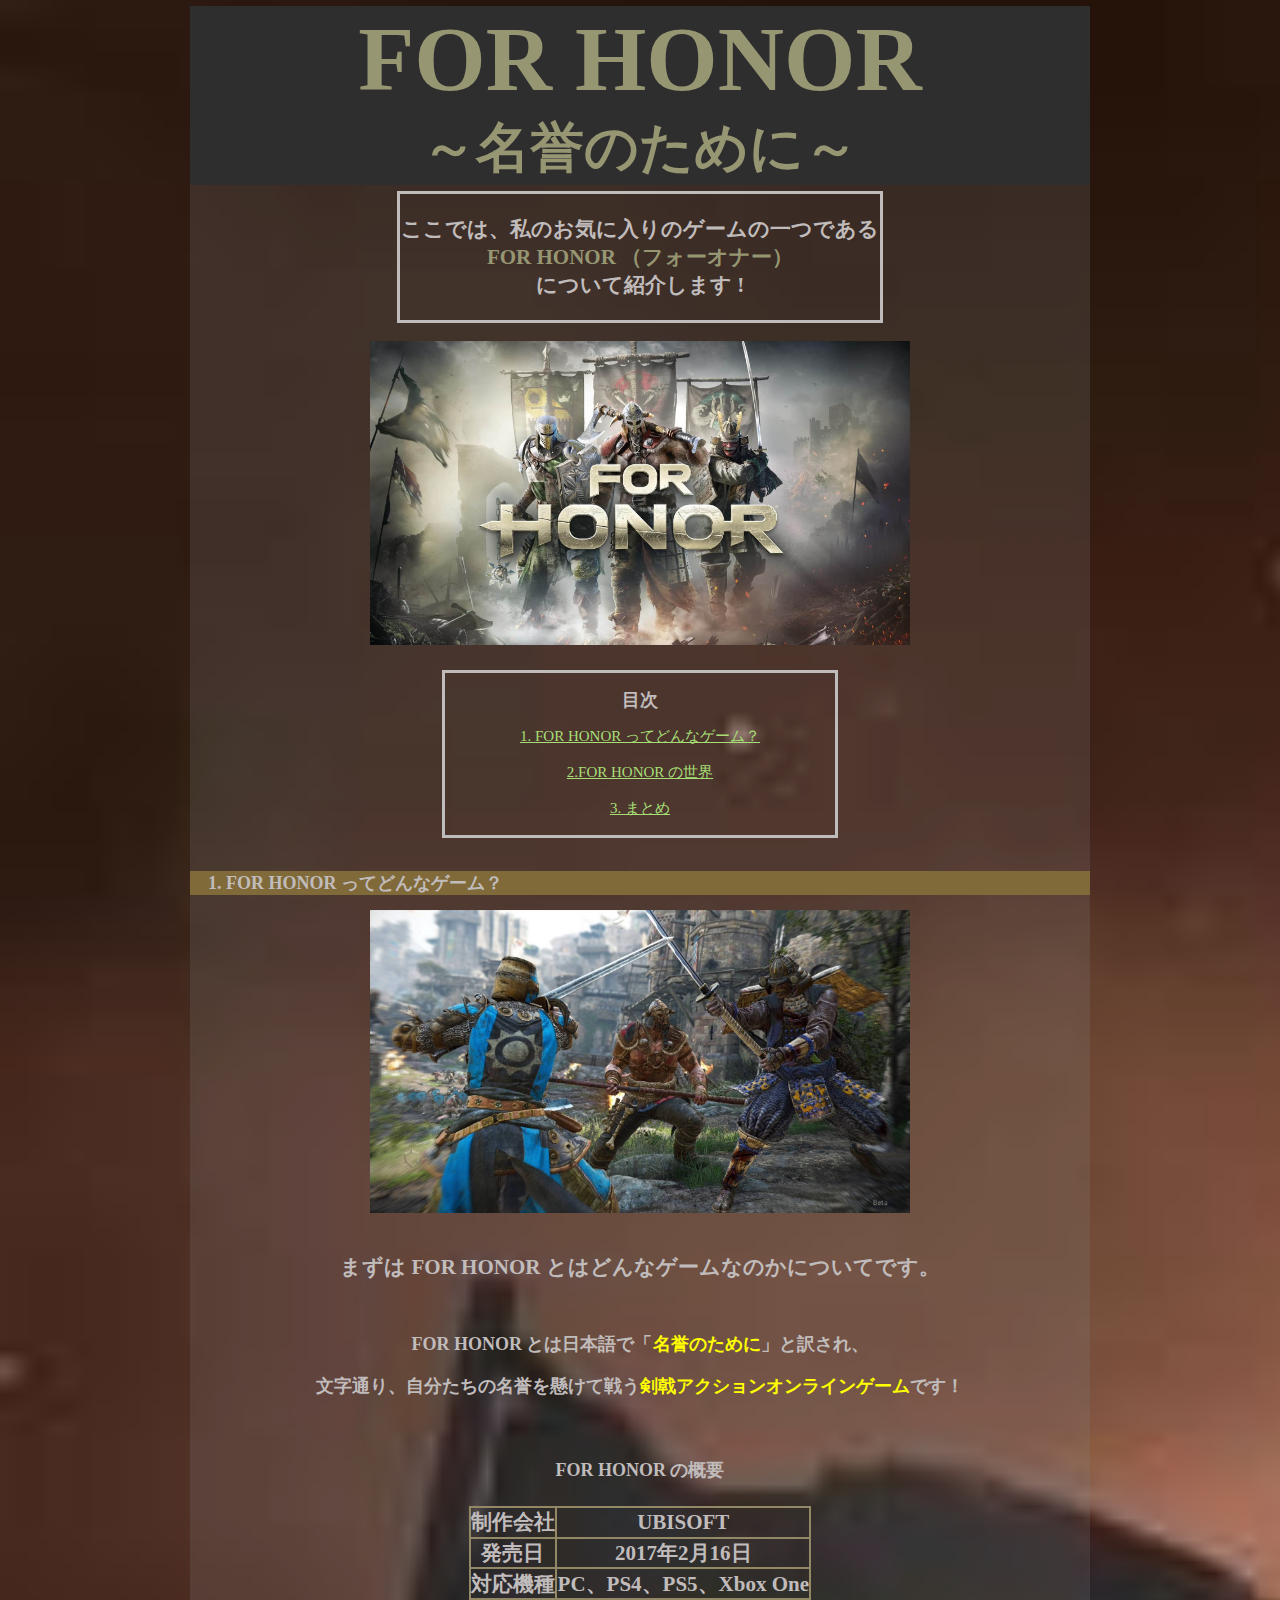
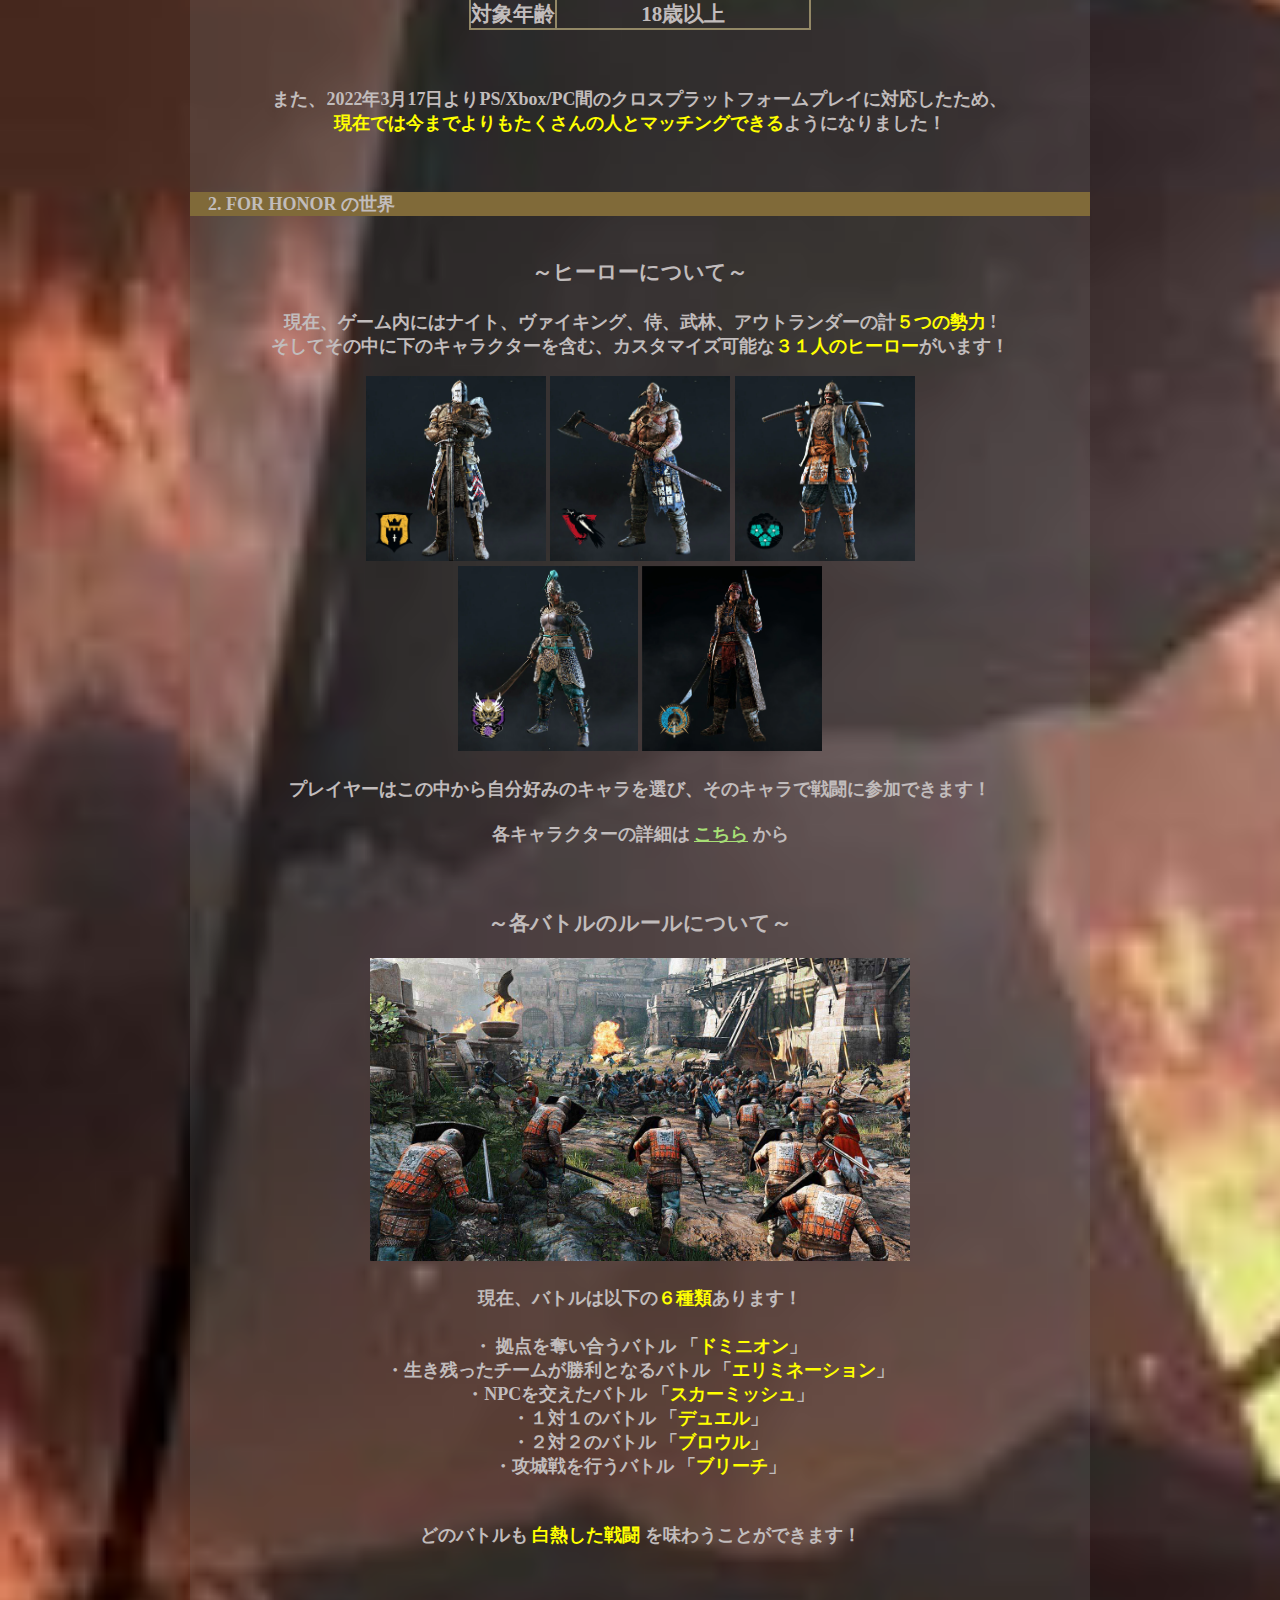
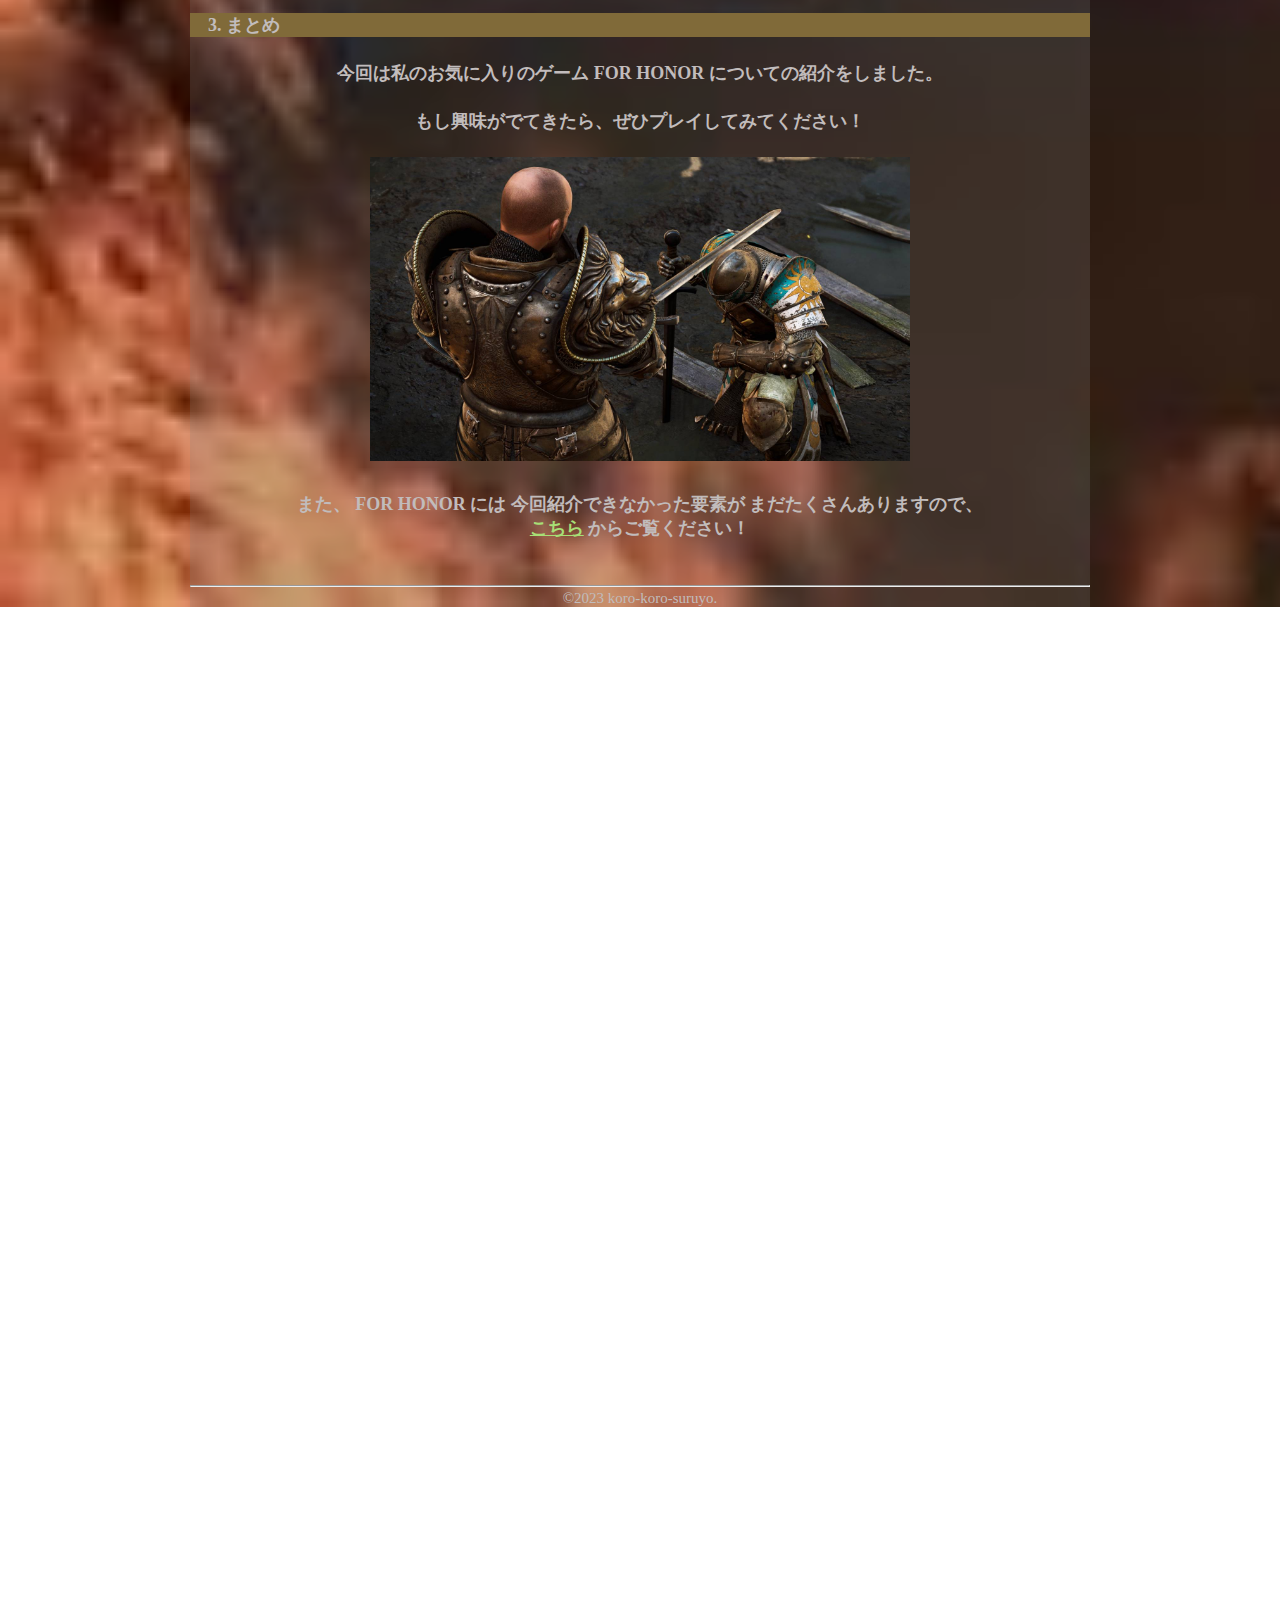
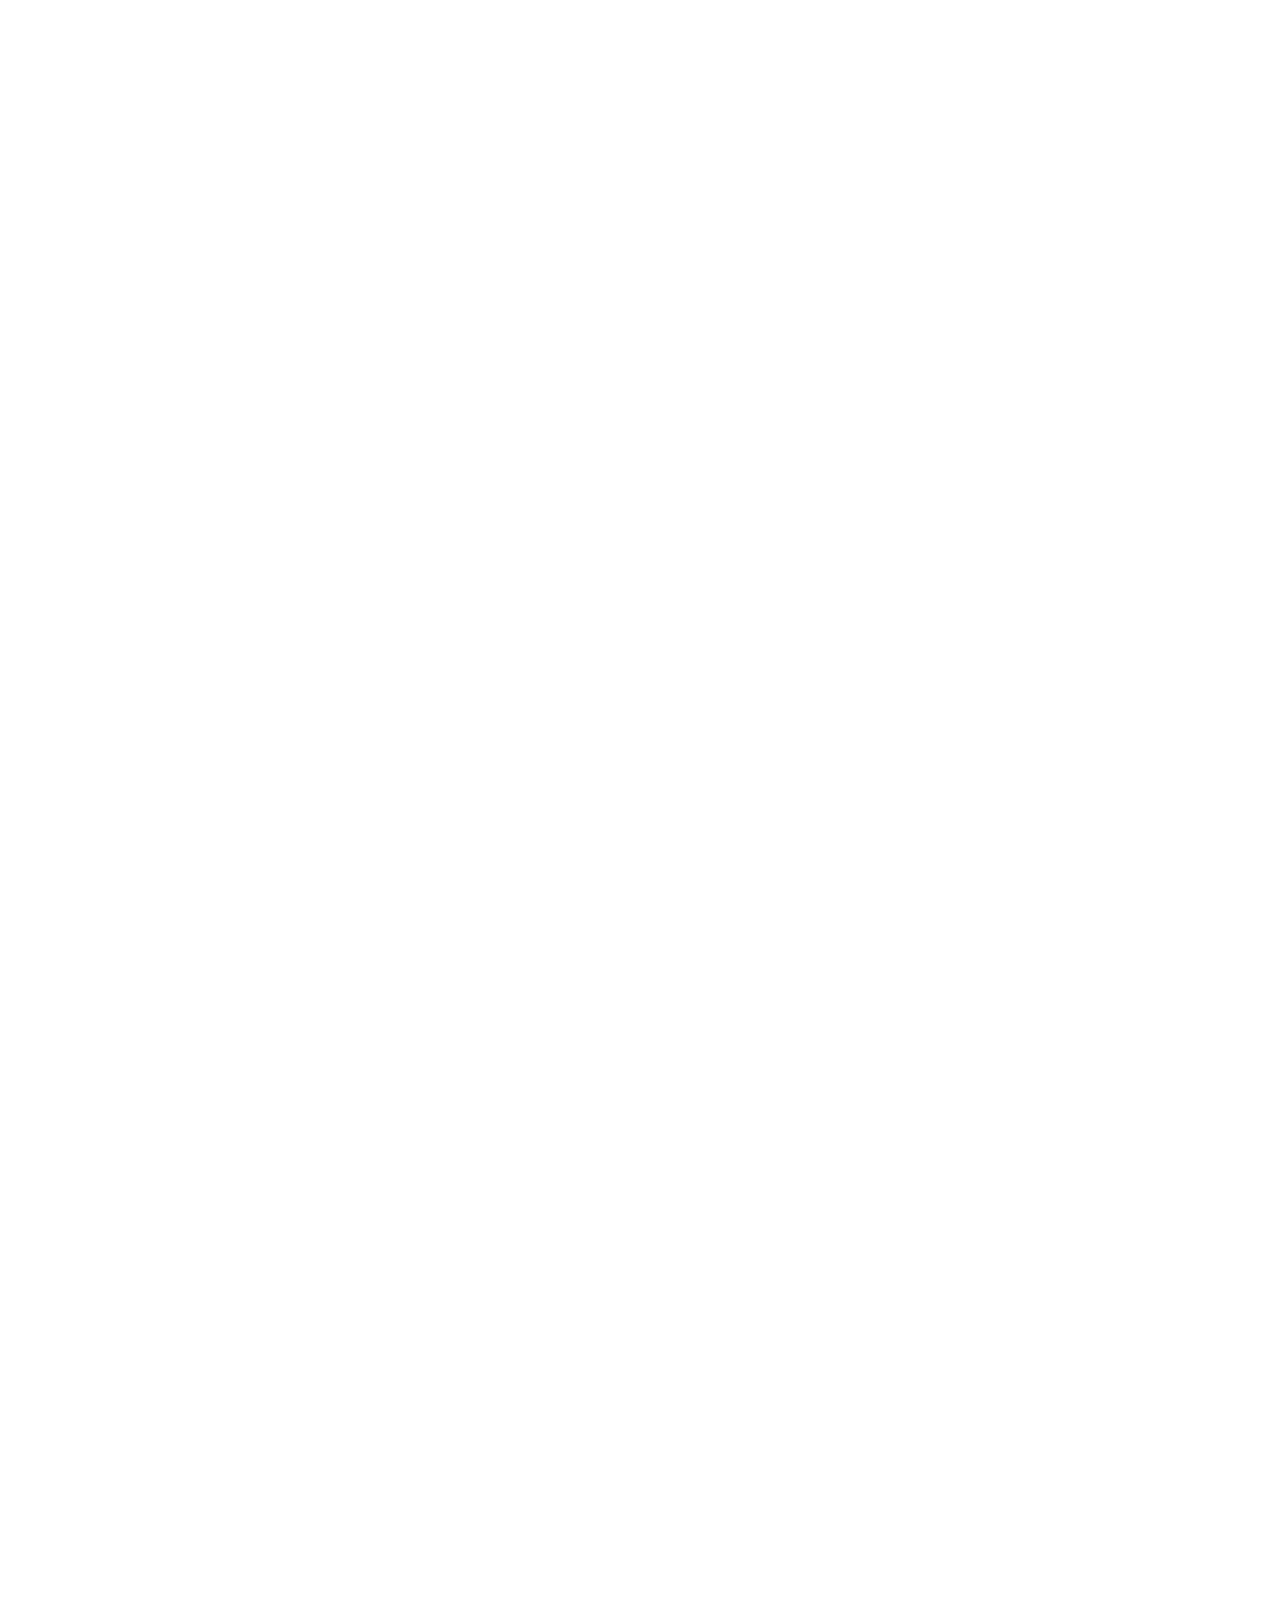
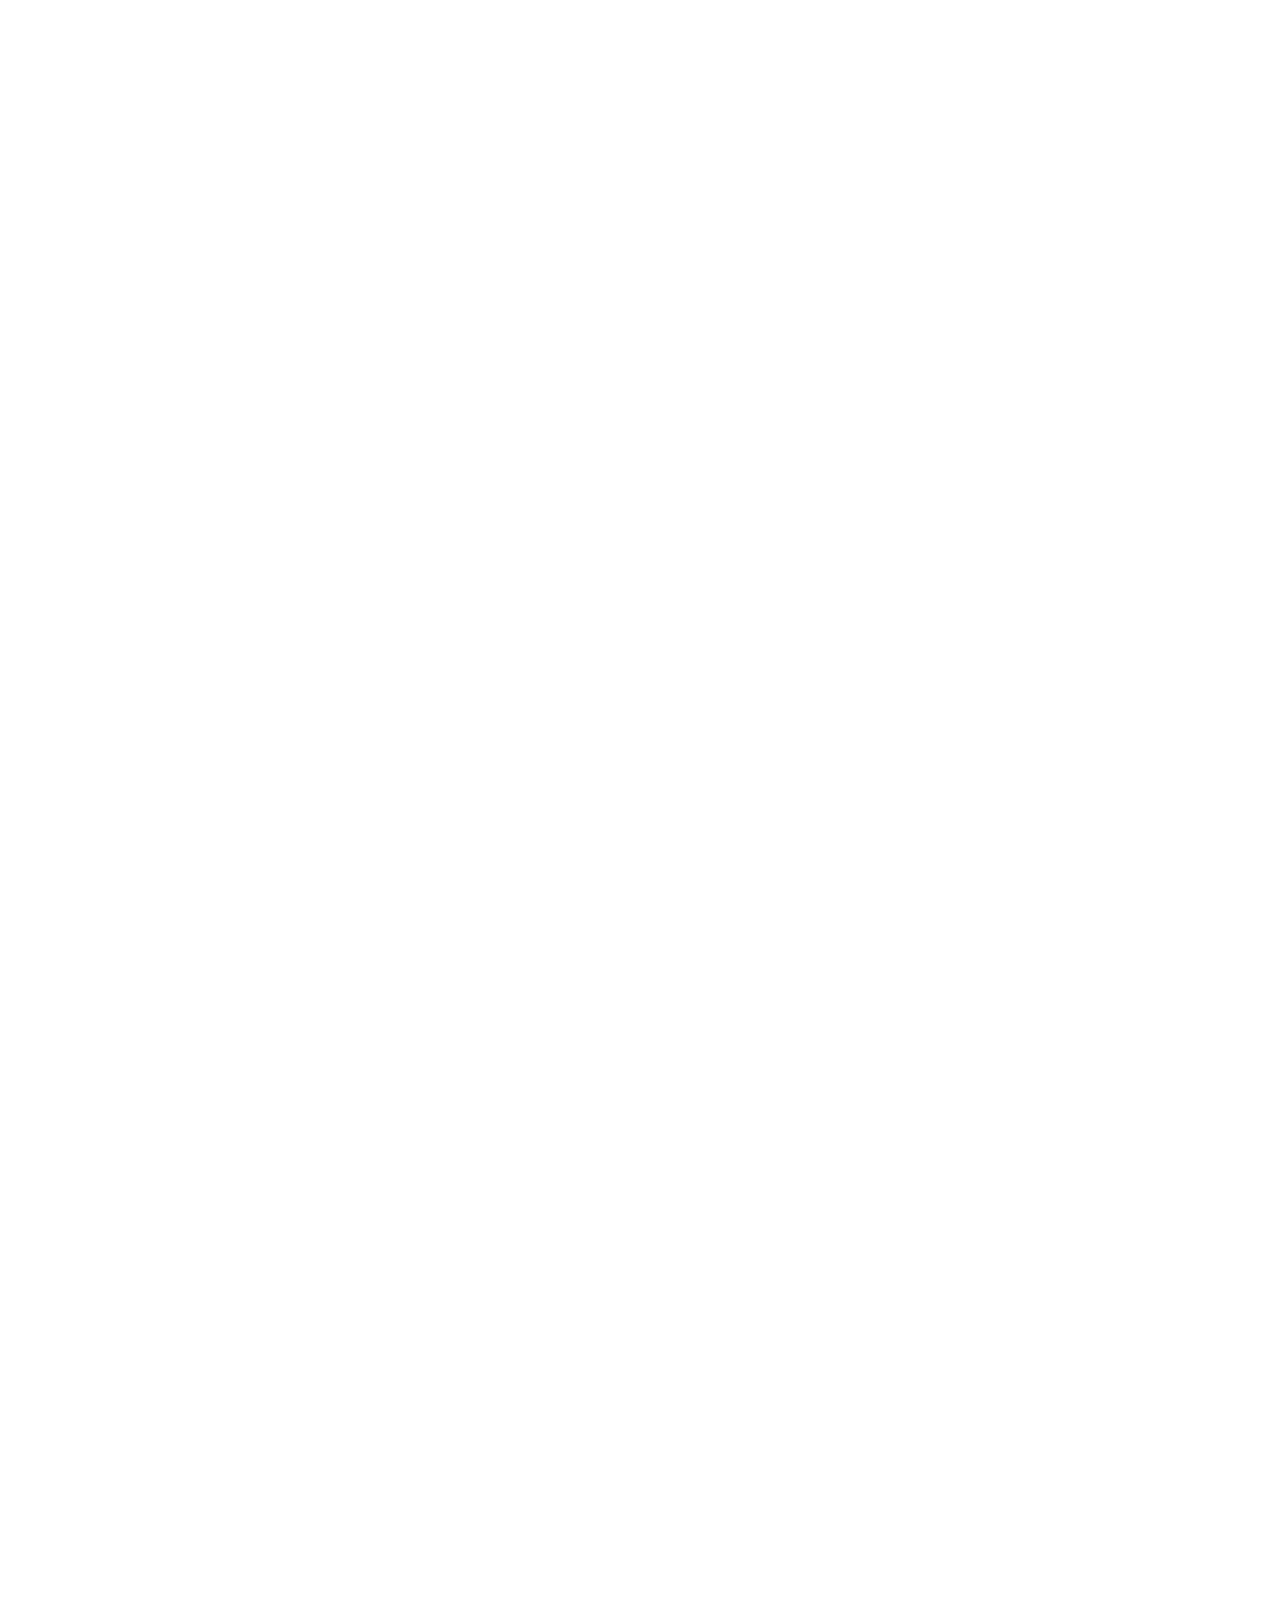
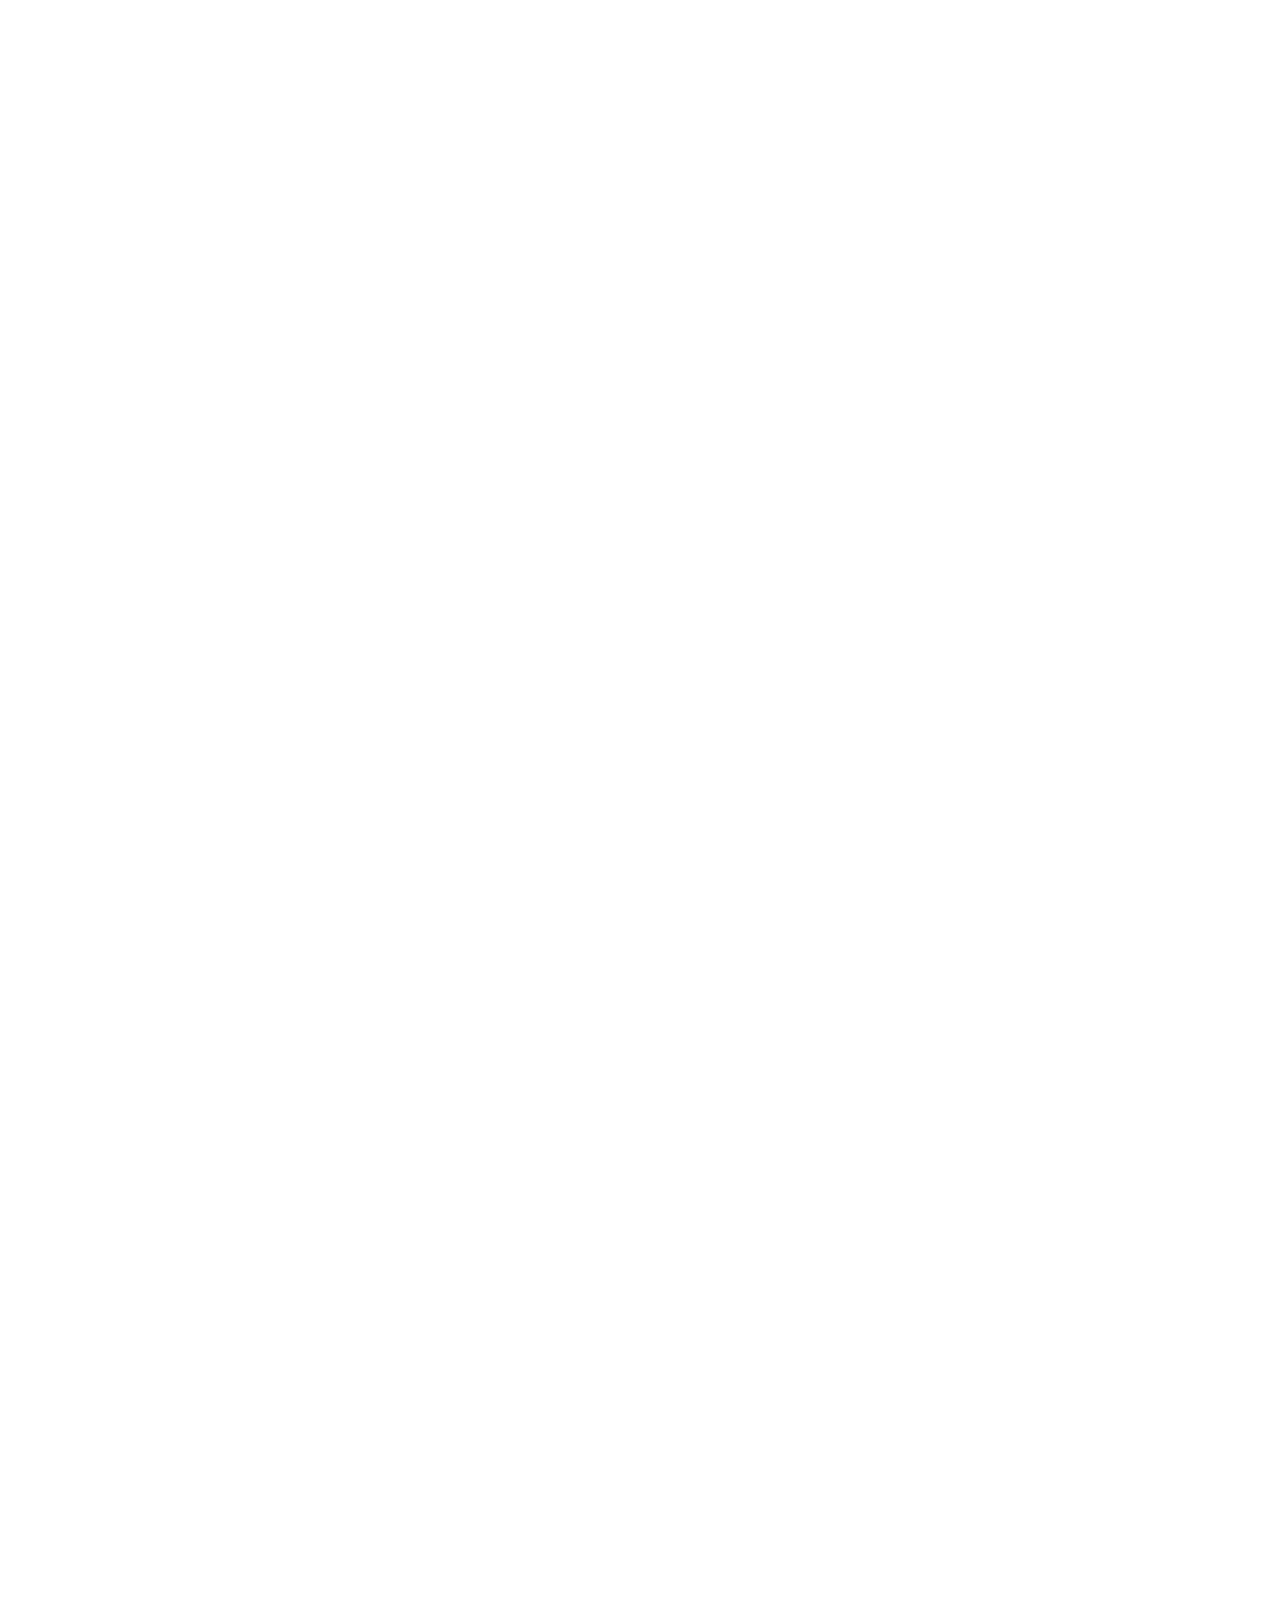
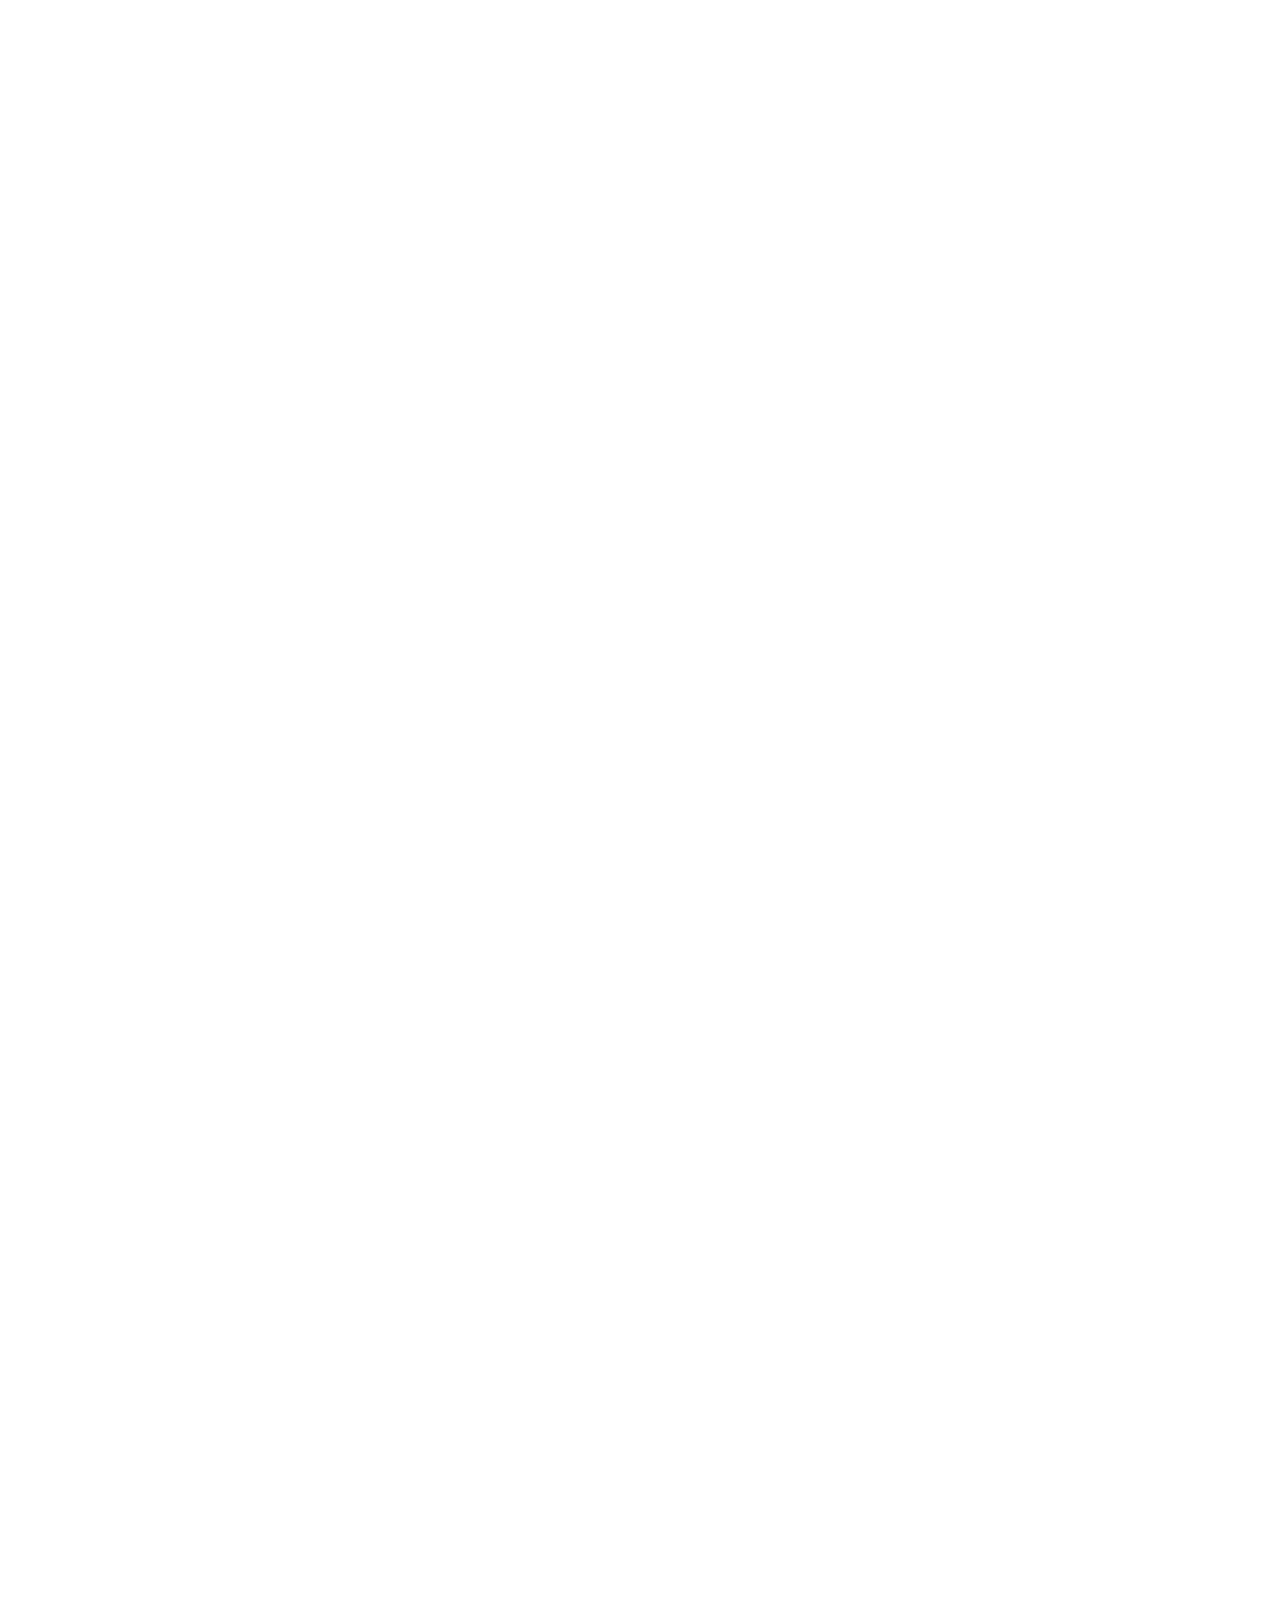
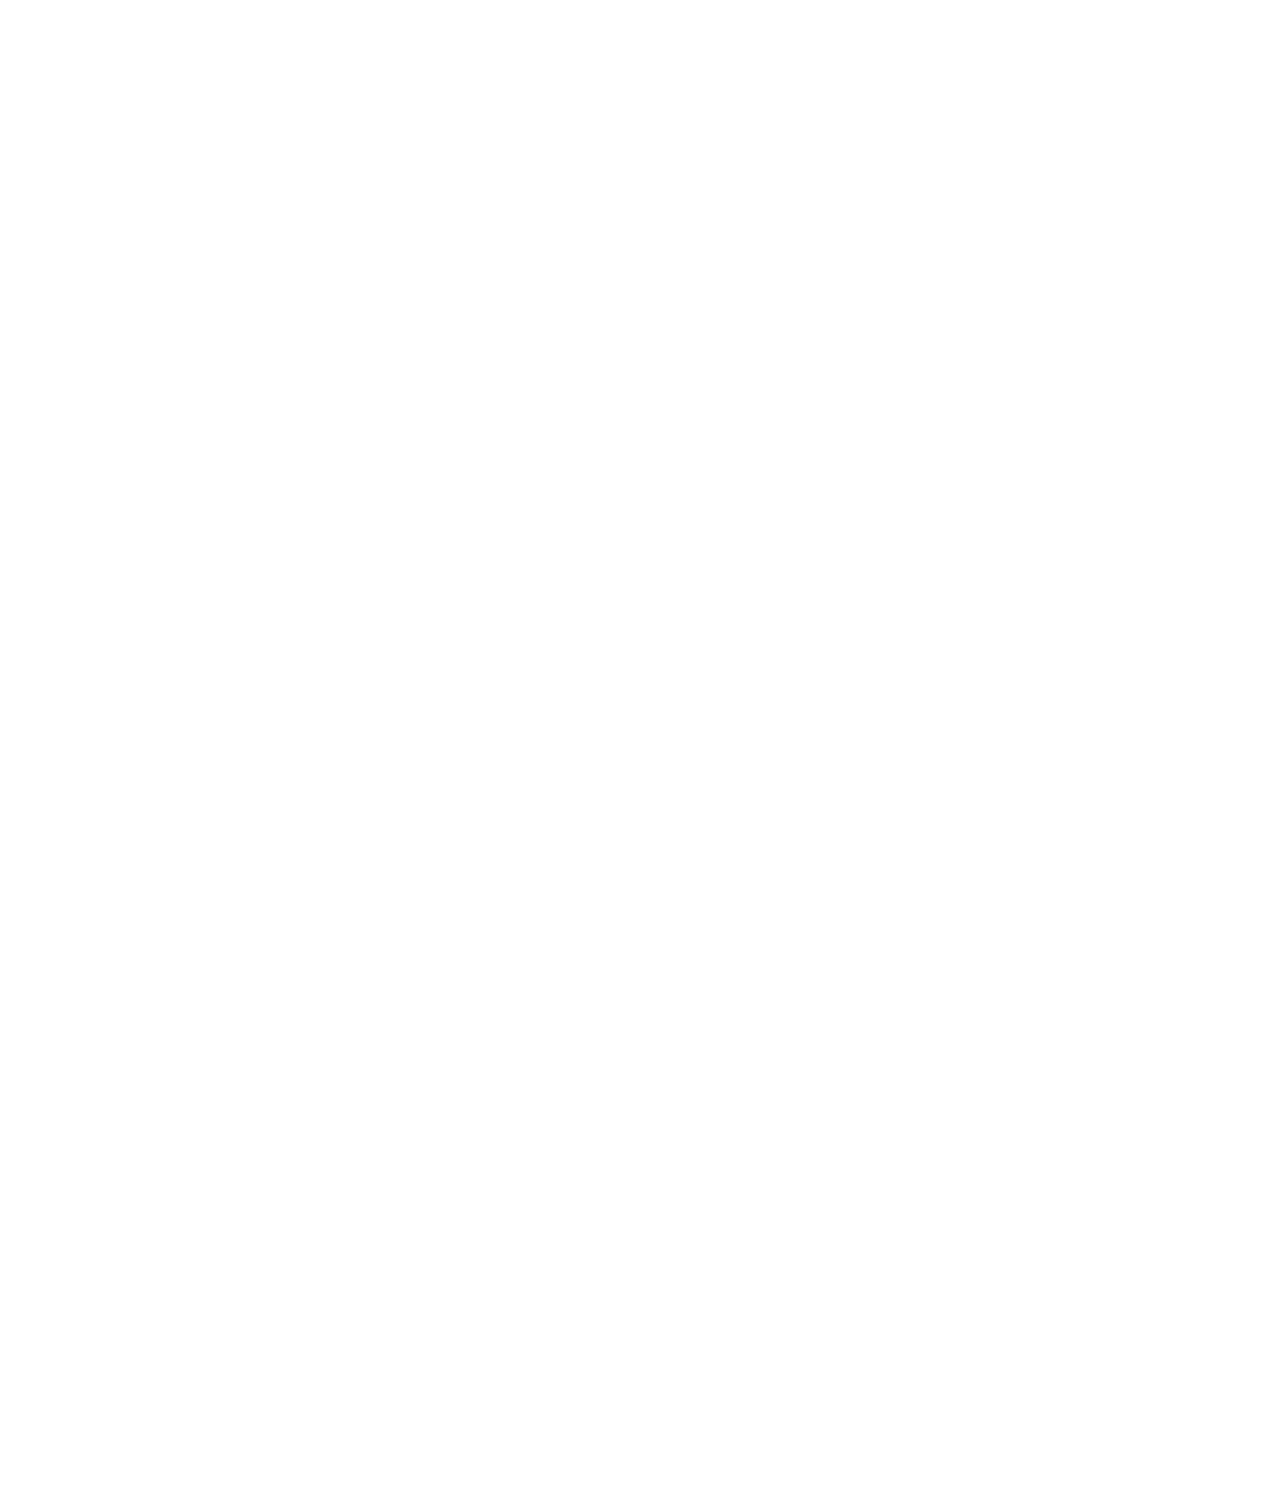
==== commit 7faf167f: "Update index.html" ====
--- a/index.html
+++ b/index.html
@@ -1,5 +1,5 @@
 <!DOCTYPE html>
-<html lang="ja">
+<html lang="ja" style="zoom:30%">
   
  <head>
   <meta charset="UTF-8">
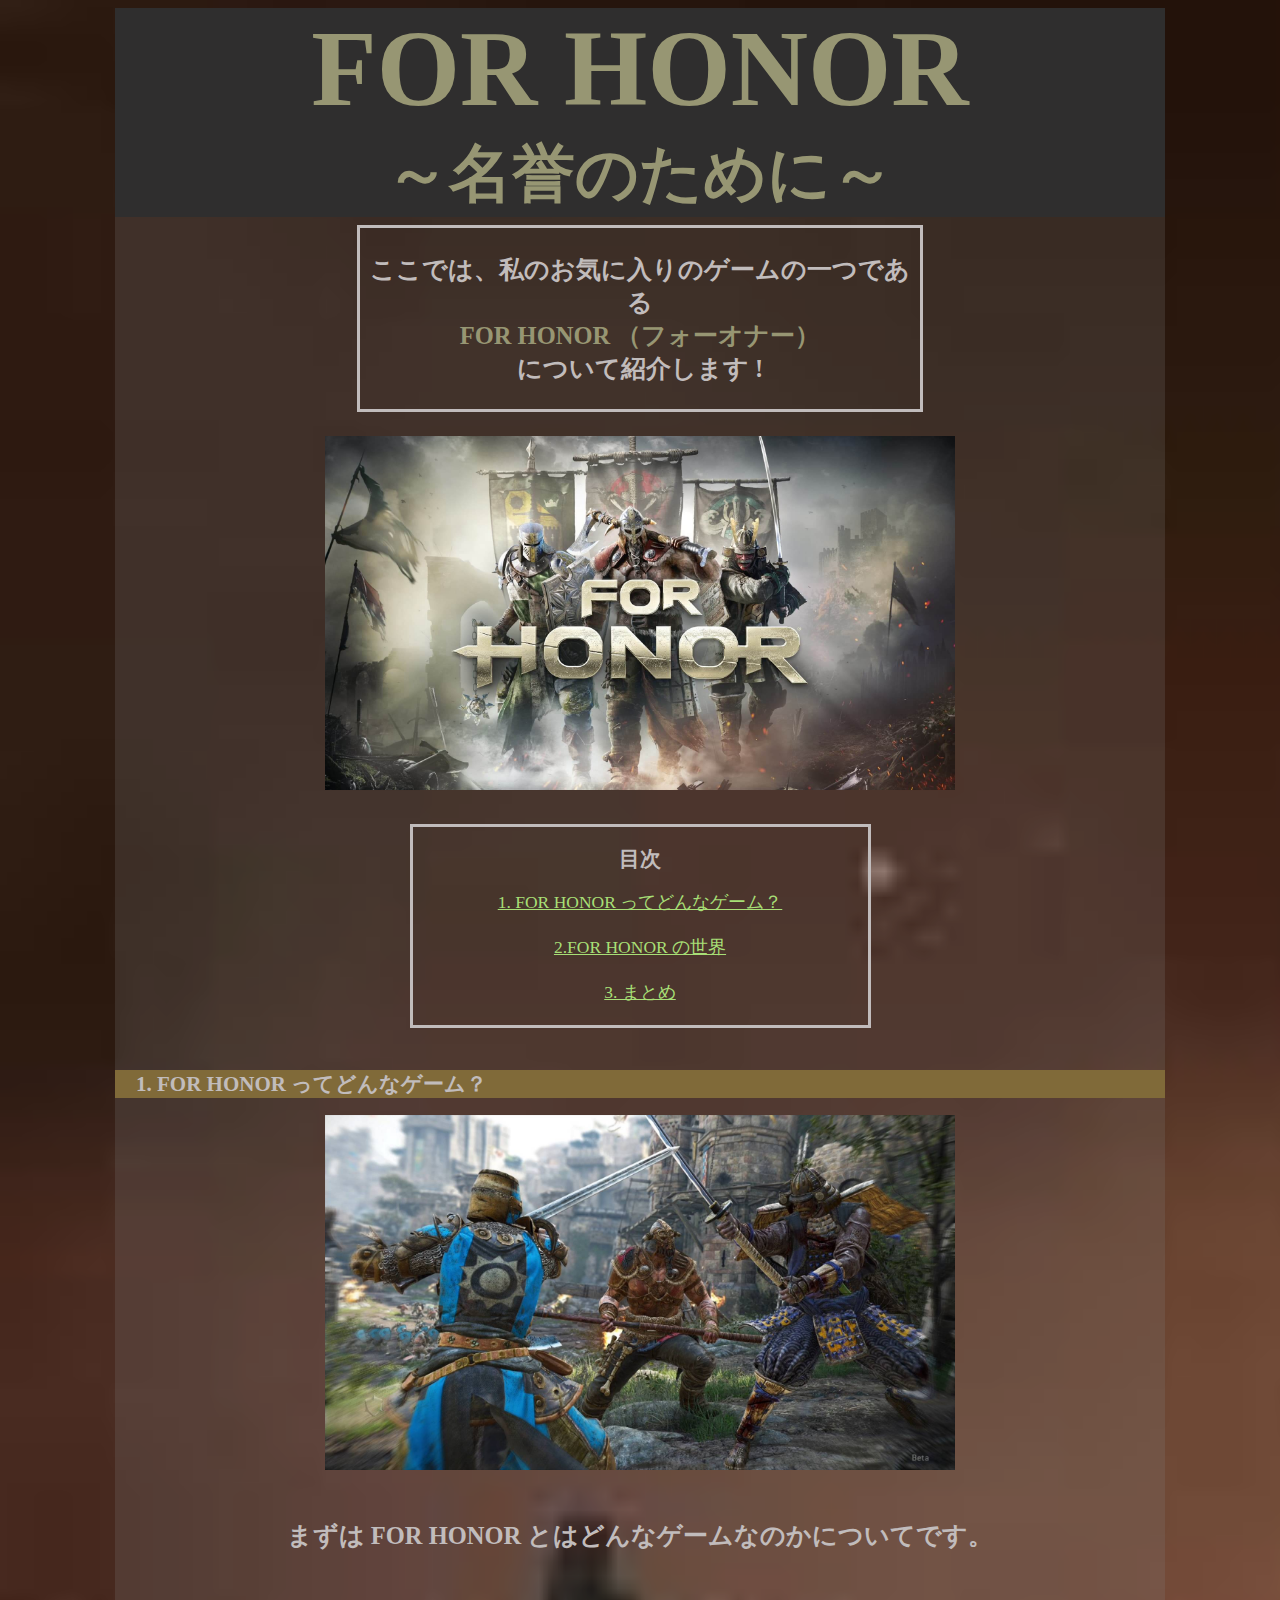
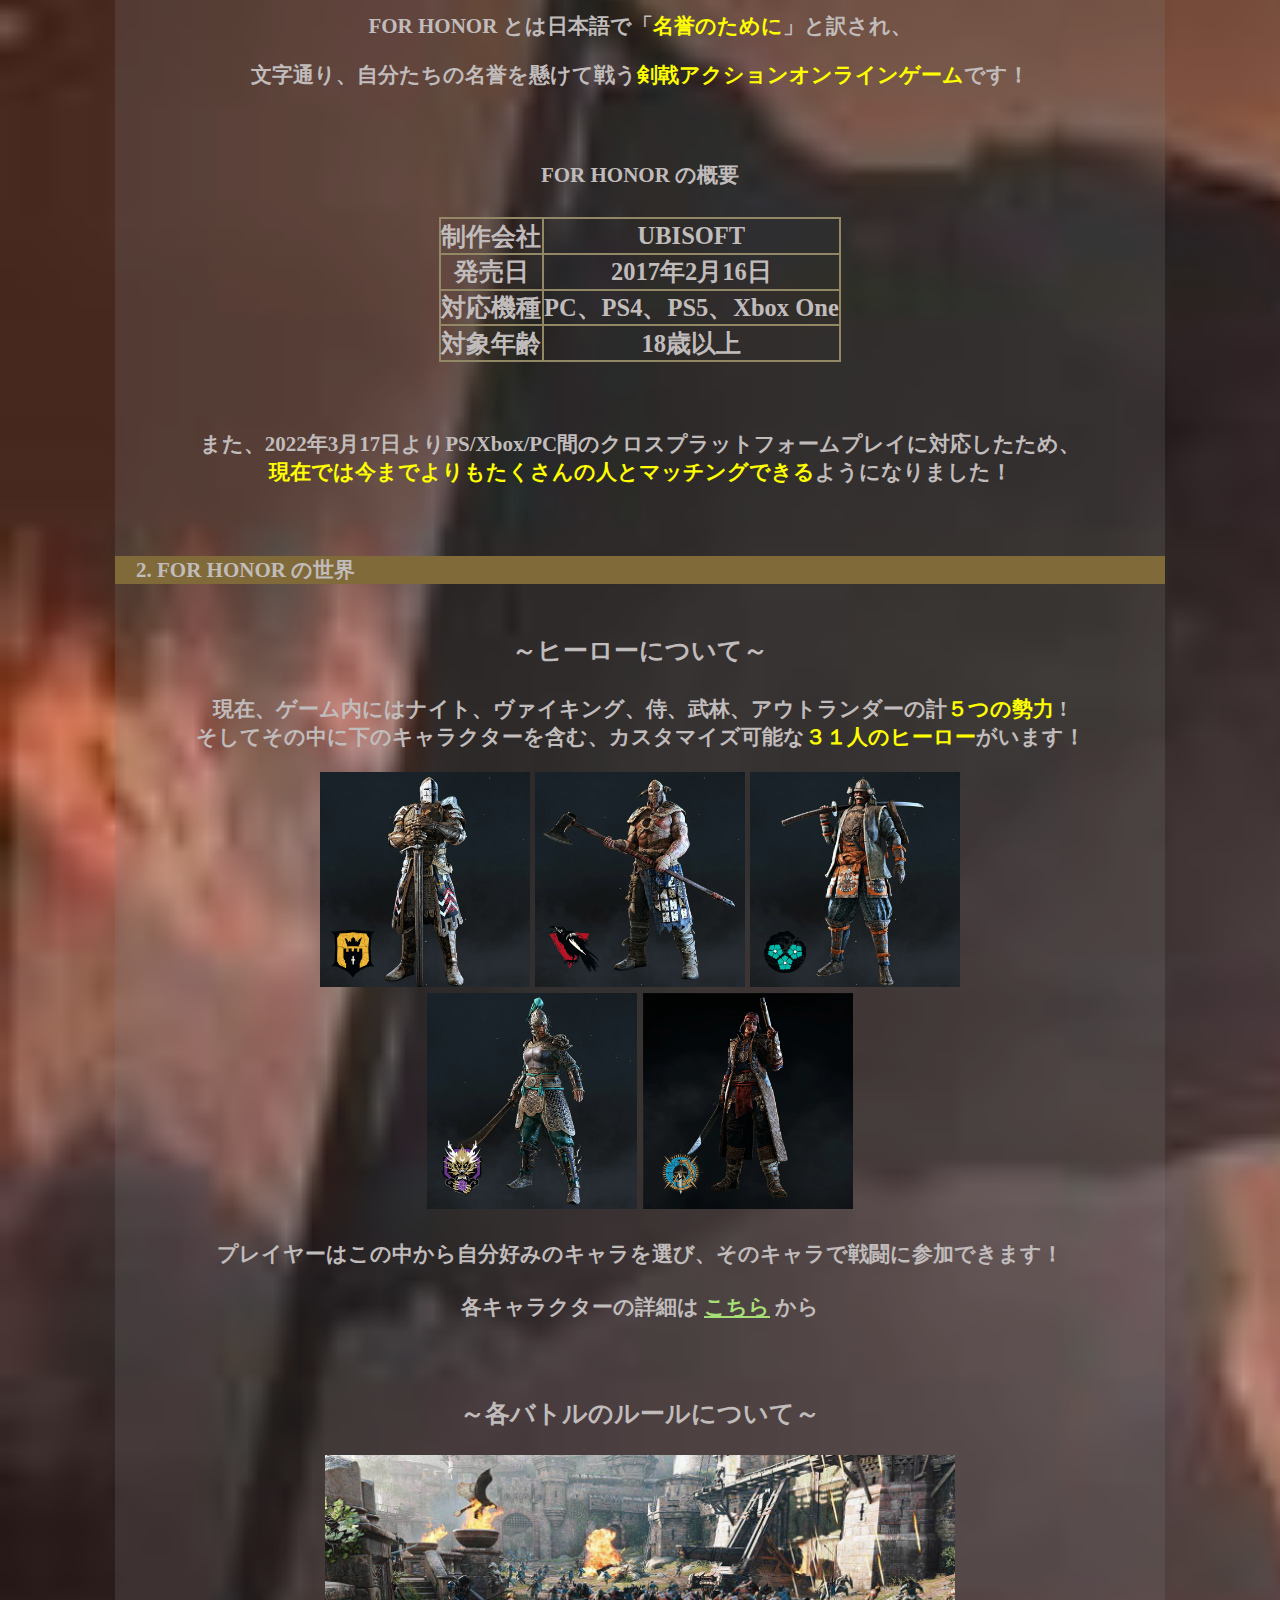
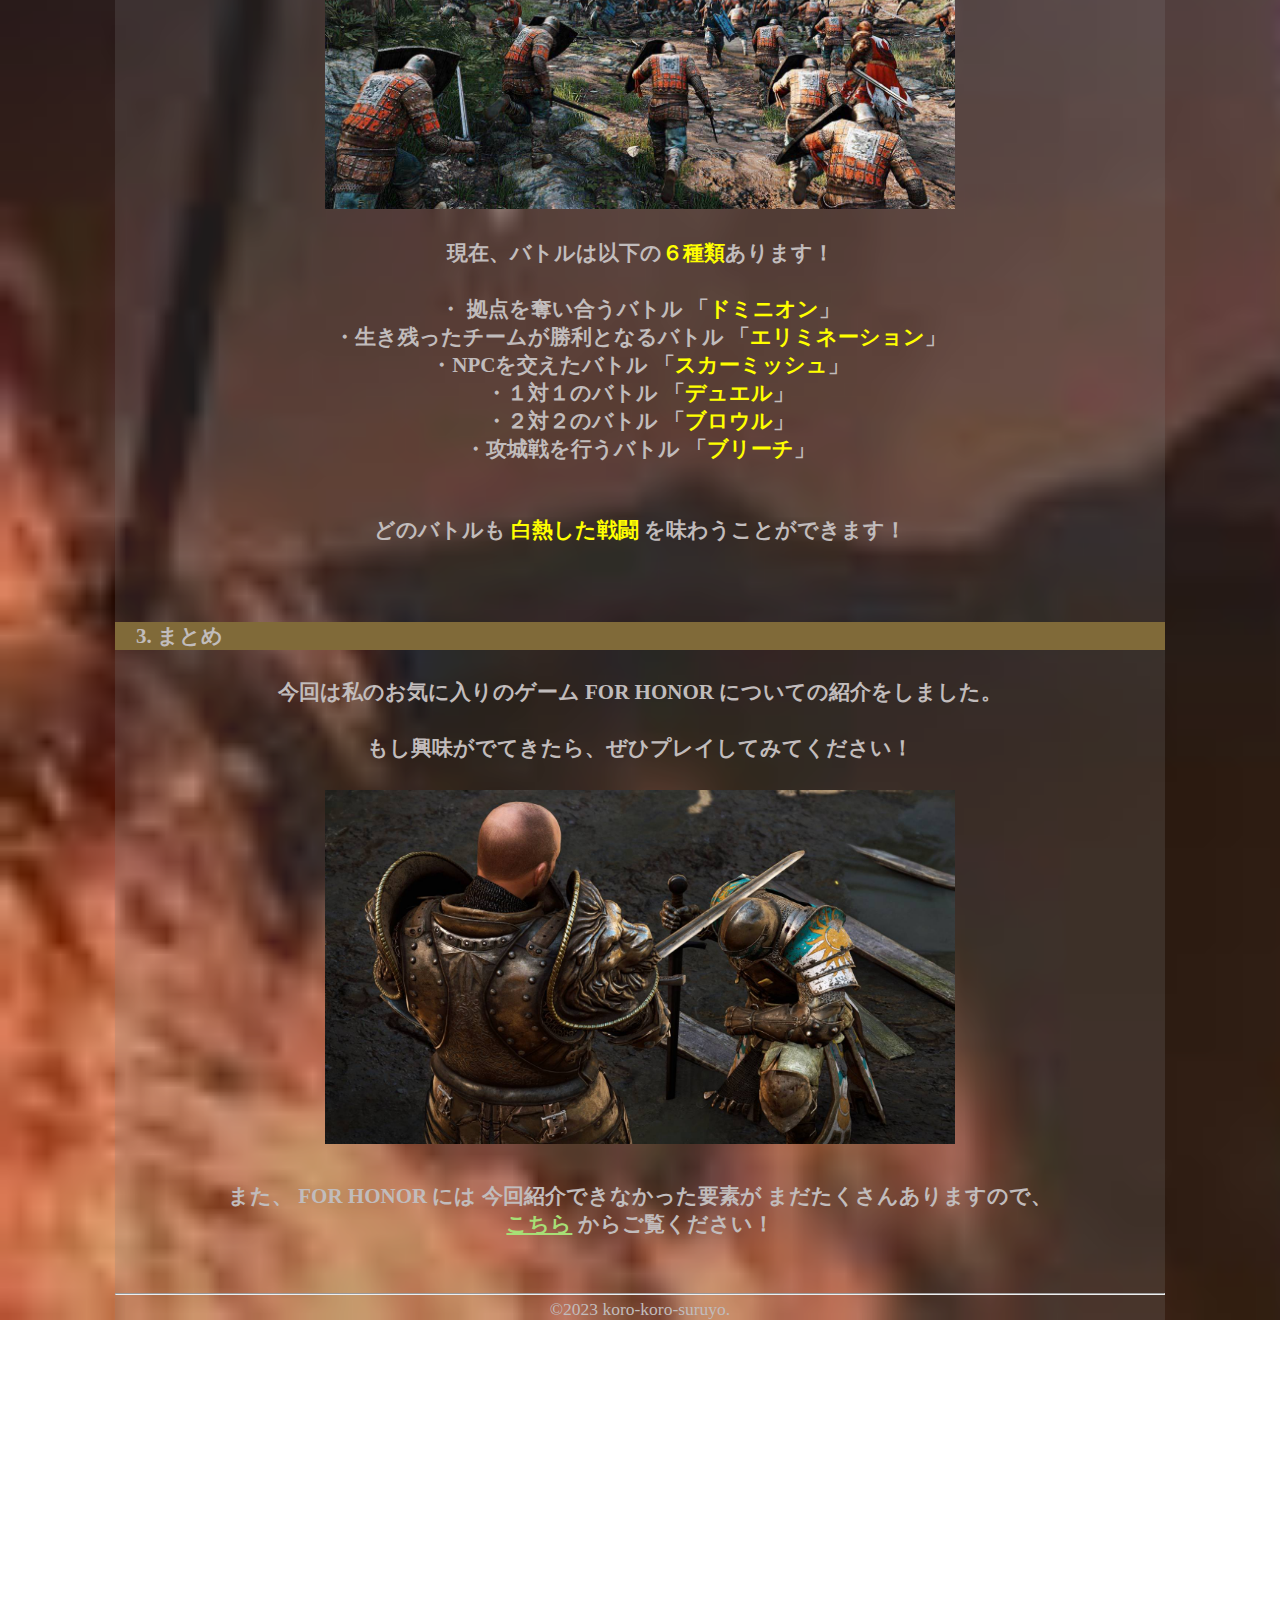
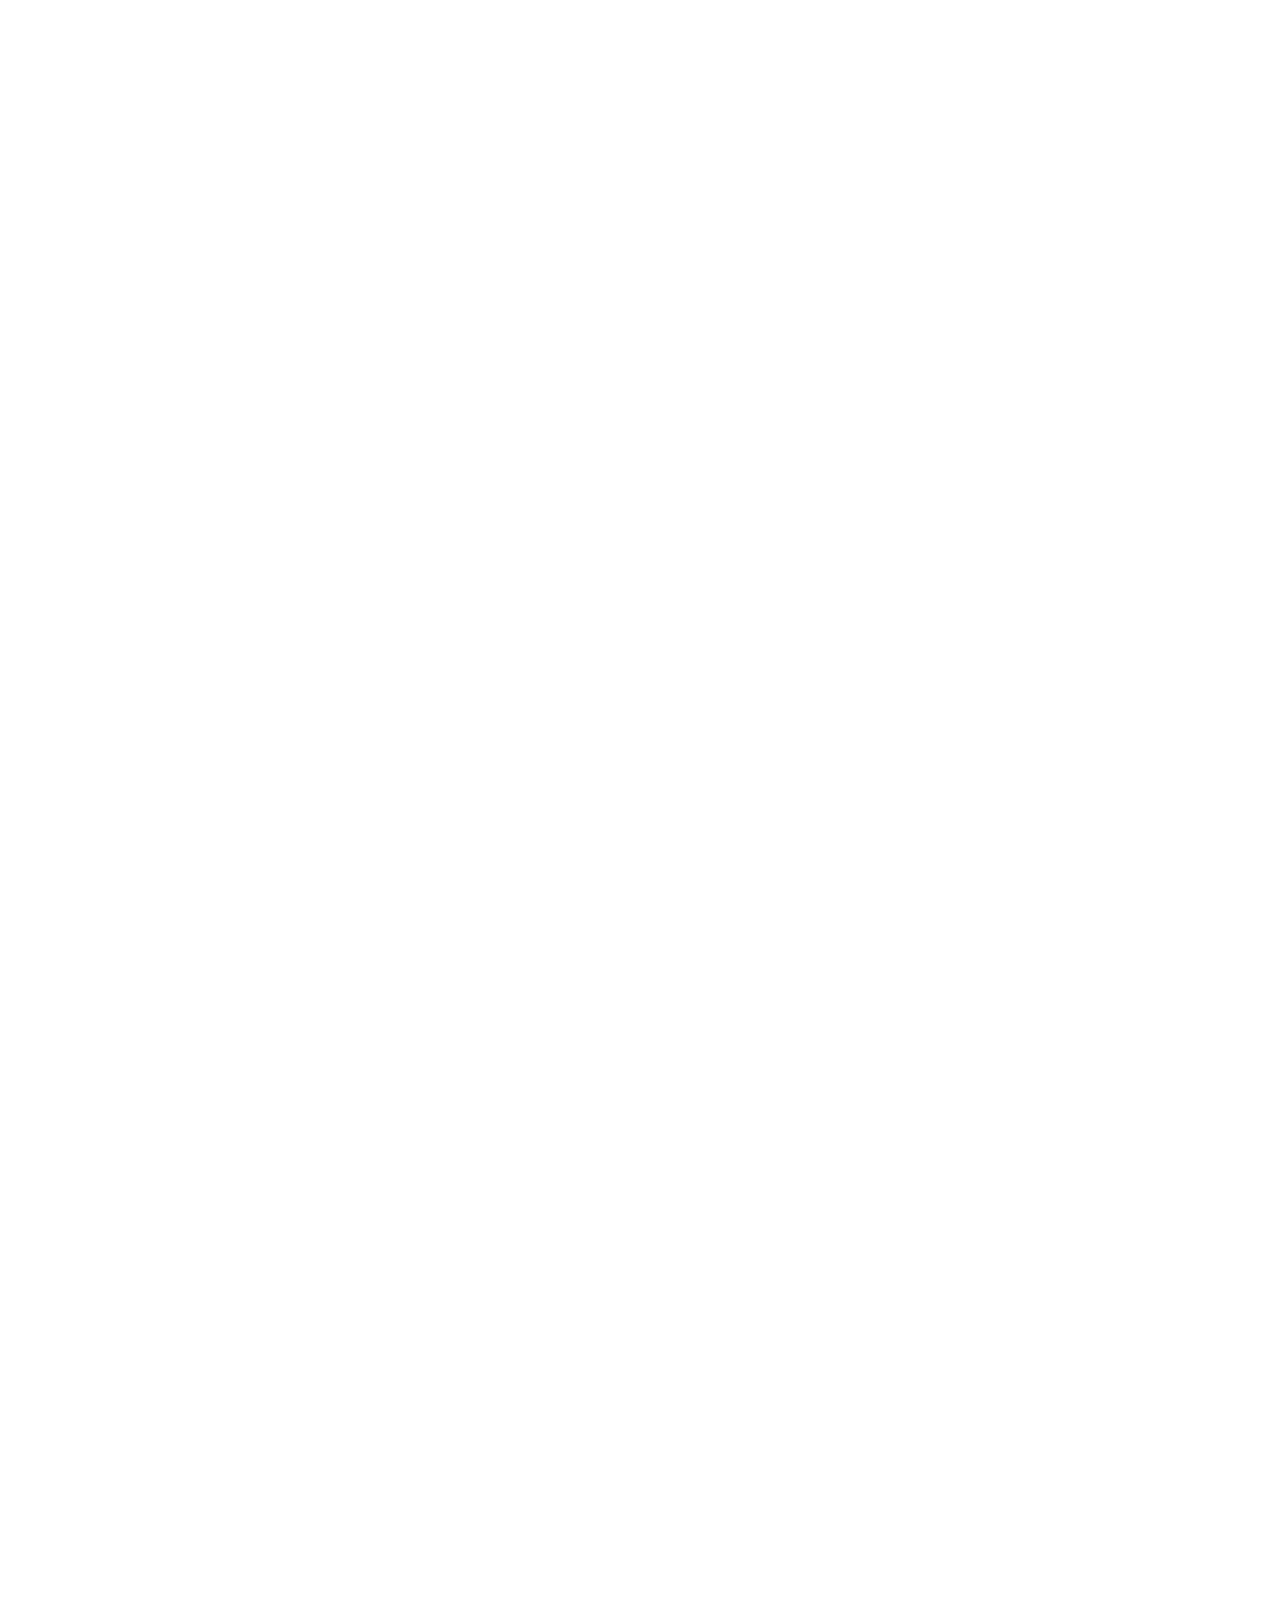
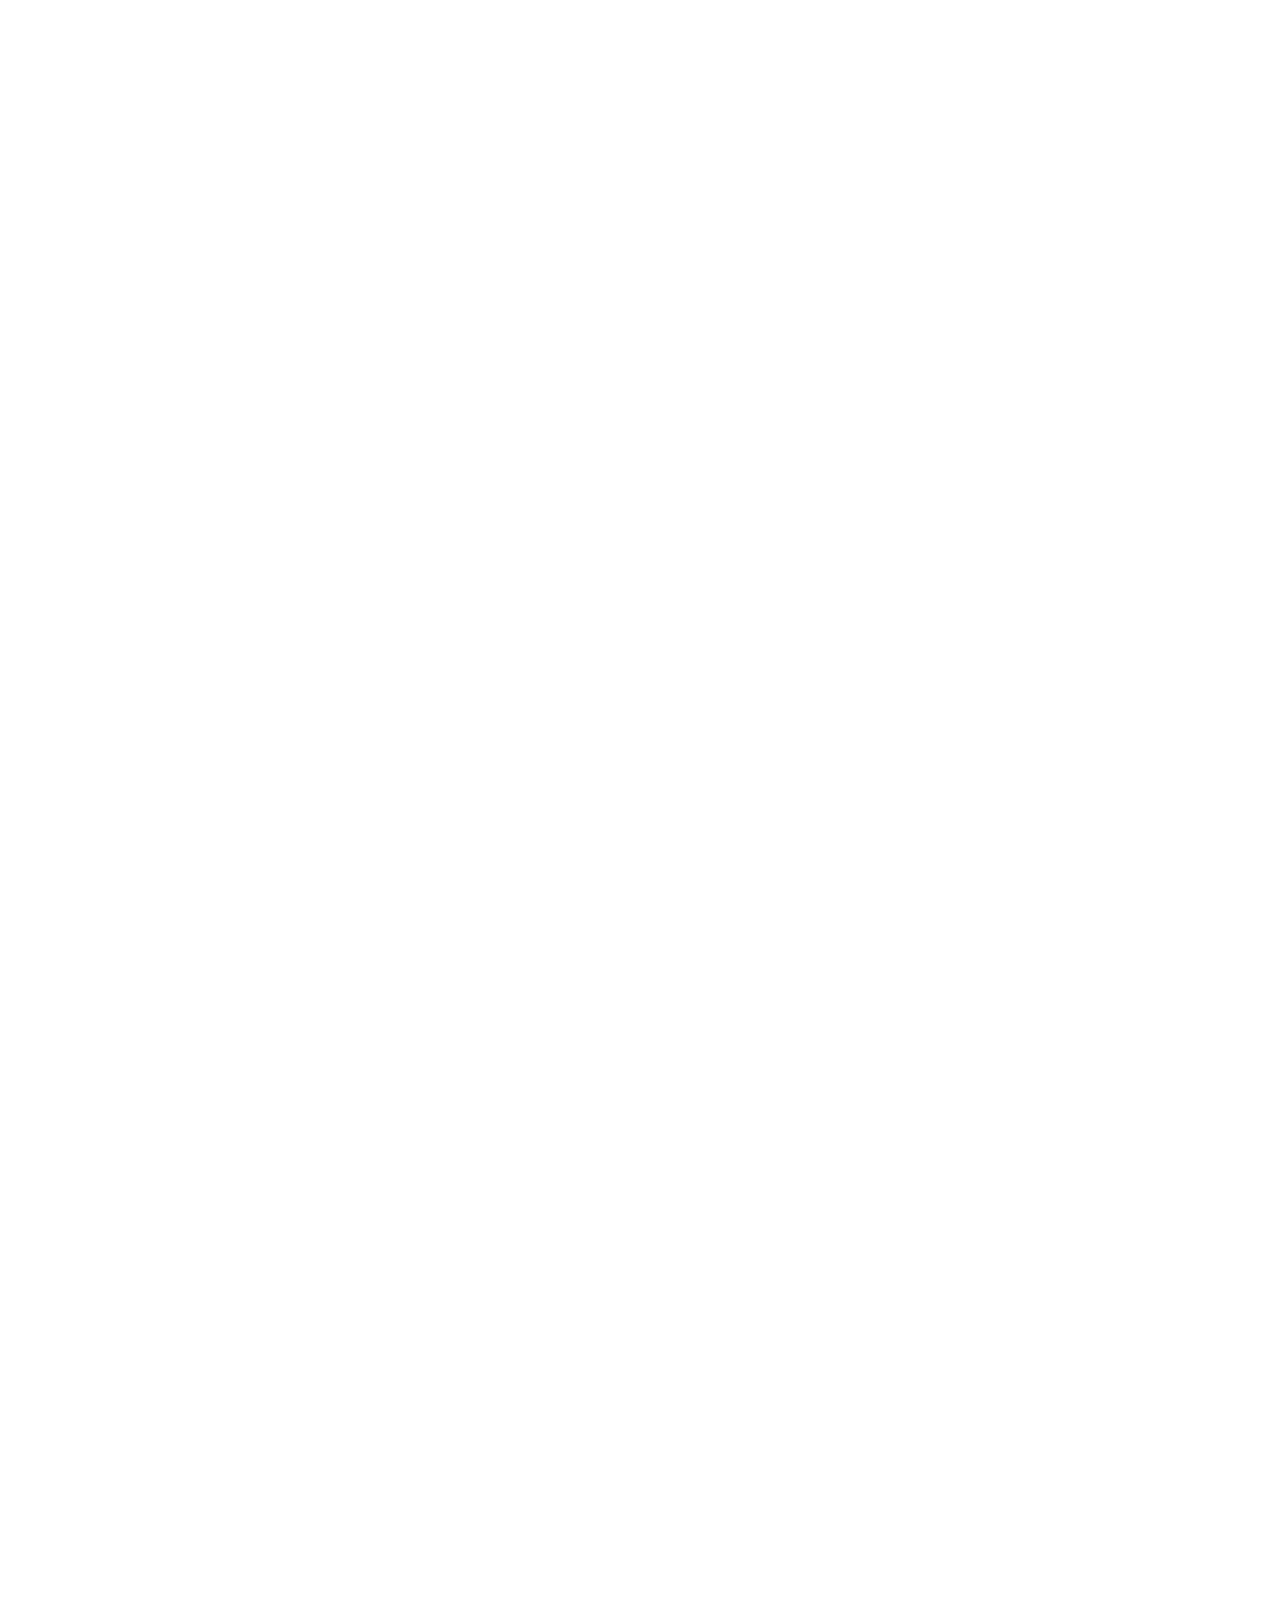
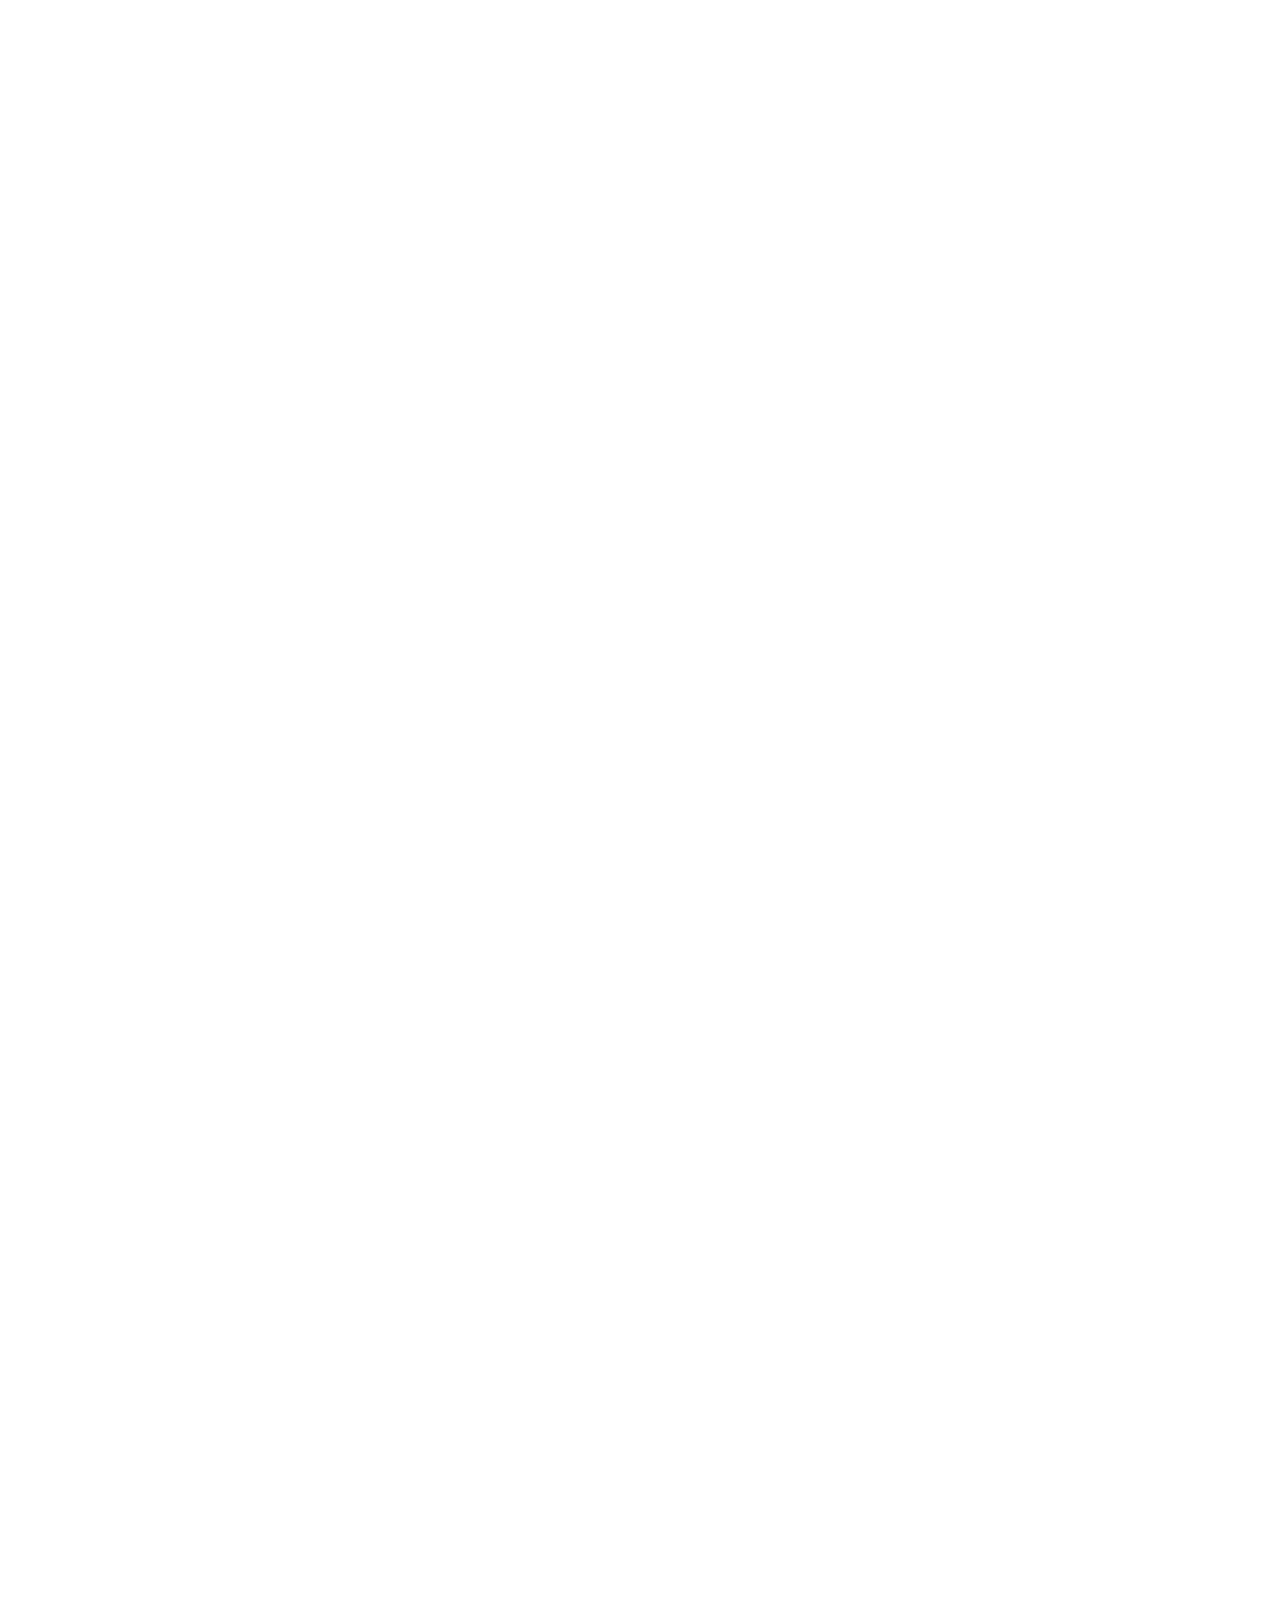
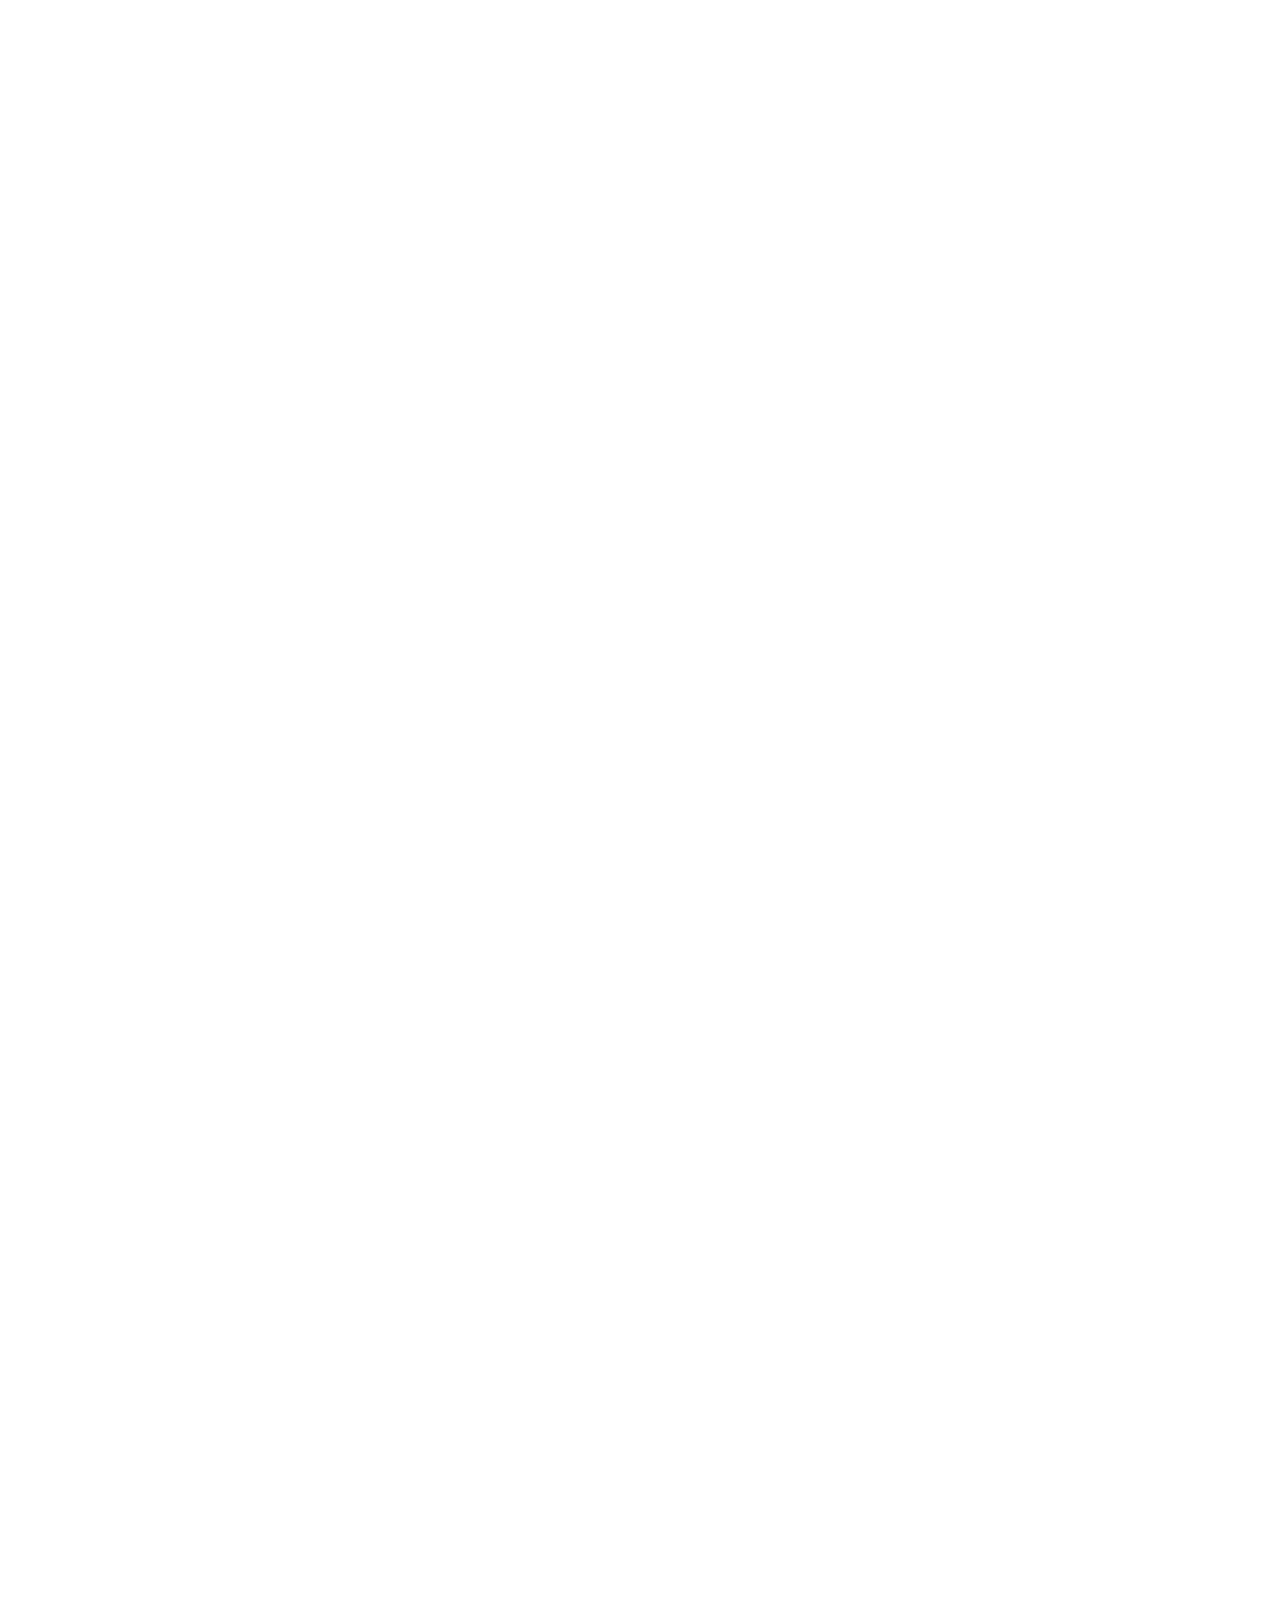
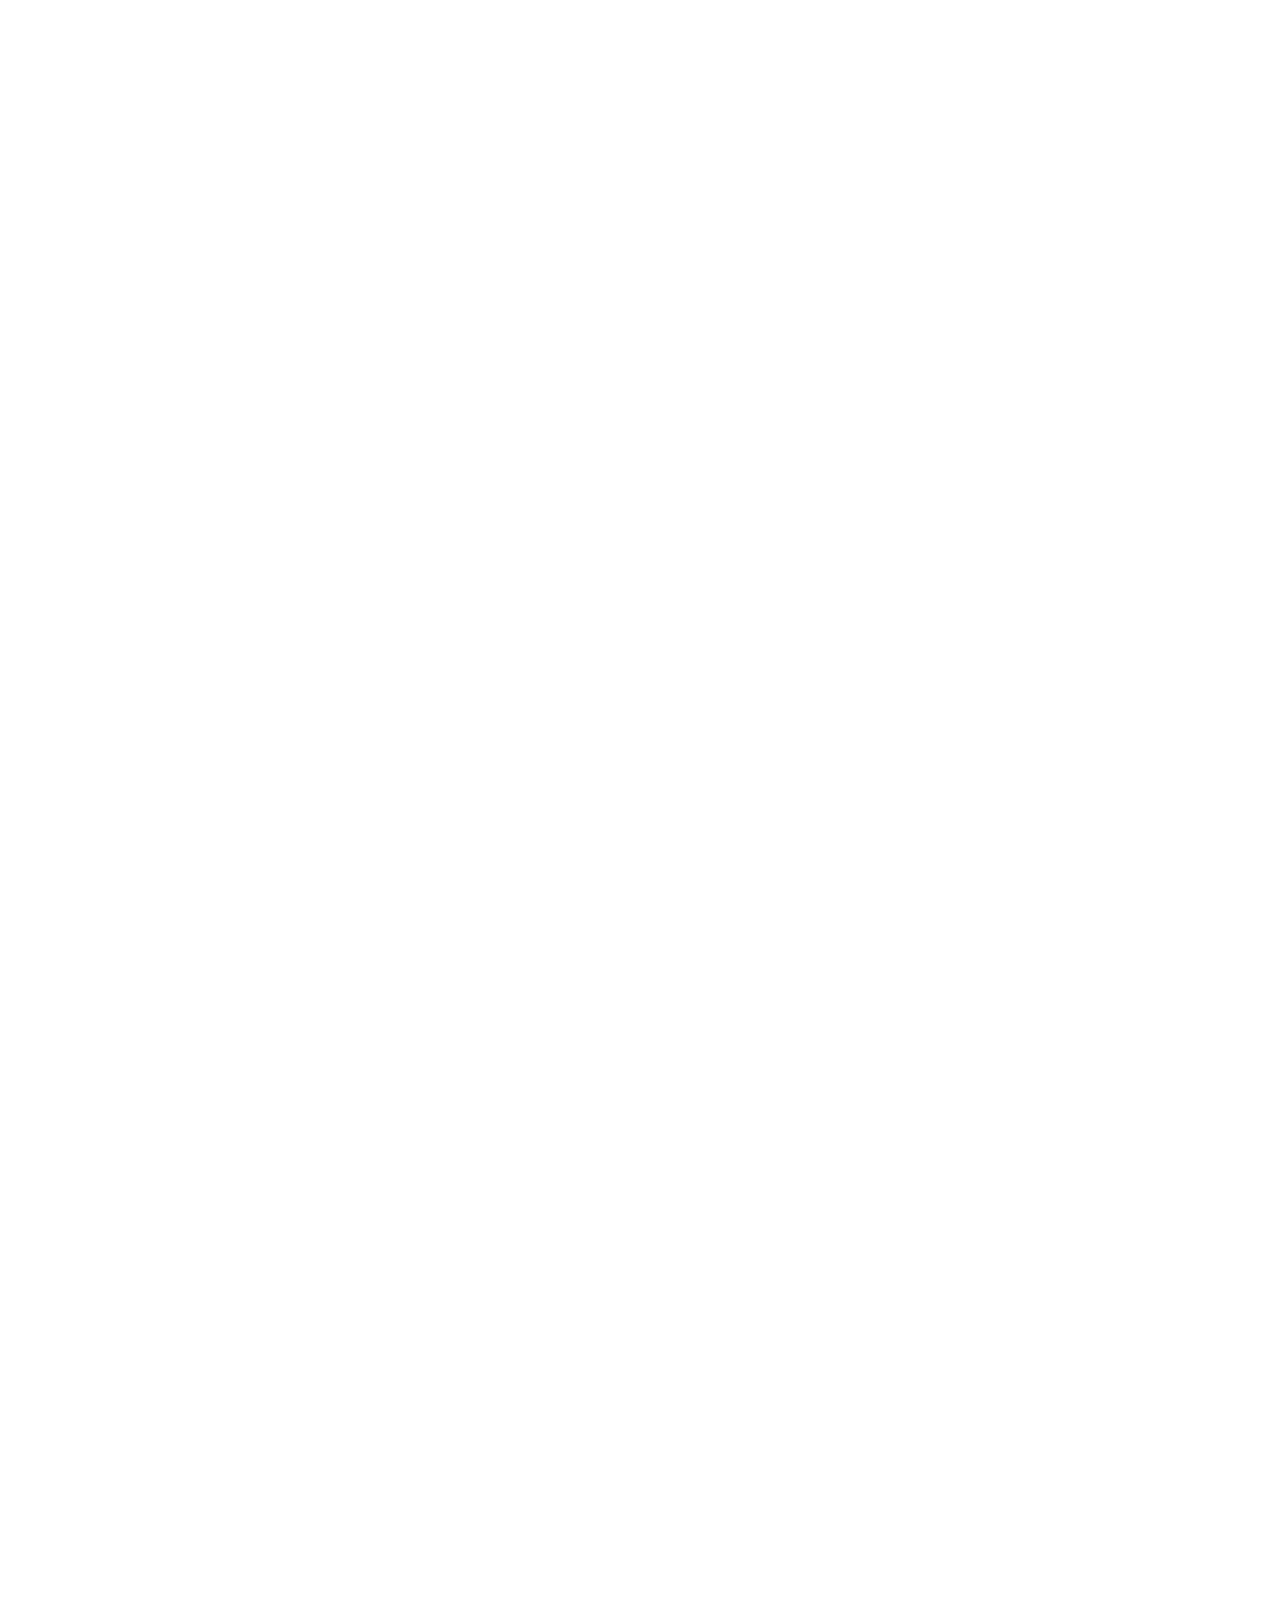
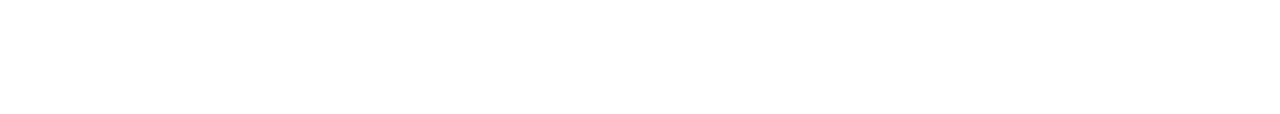
==== commit 0a5f3178: "Update index.html" ====
--- a/index.html
+++ b/index.html
@@ -1,5 +1,5 @@
 <!DOCTYPE html>
-<html lang="ja" style="zoom:30%">
+<html lang="ja" style="zoom:35%">
   
  <head>
   <meta charset="UTF-8">
